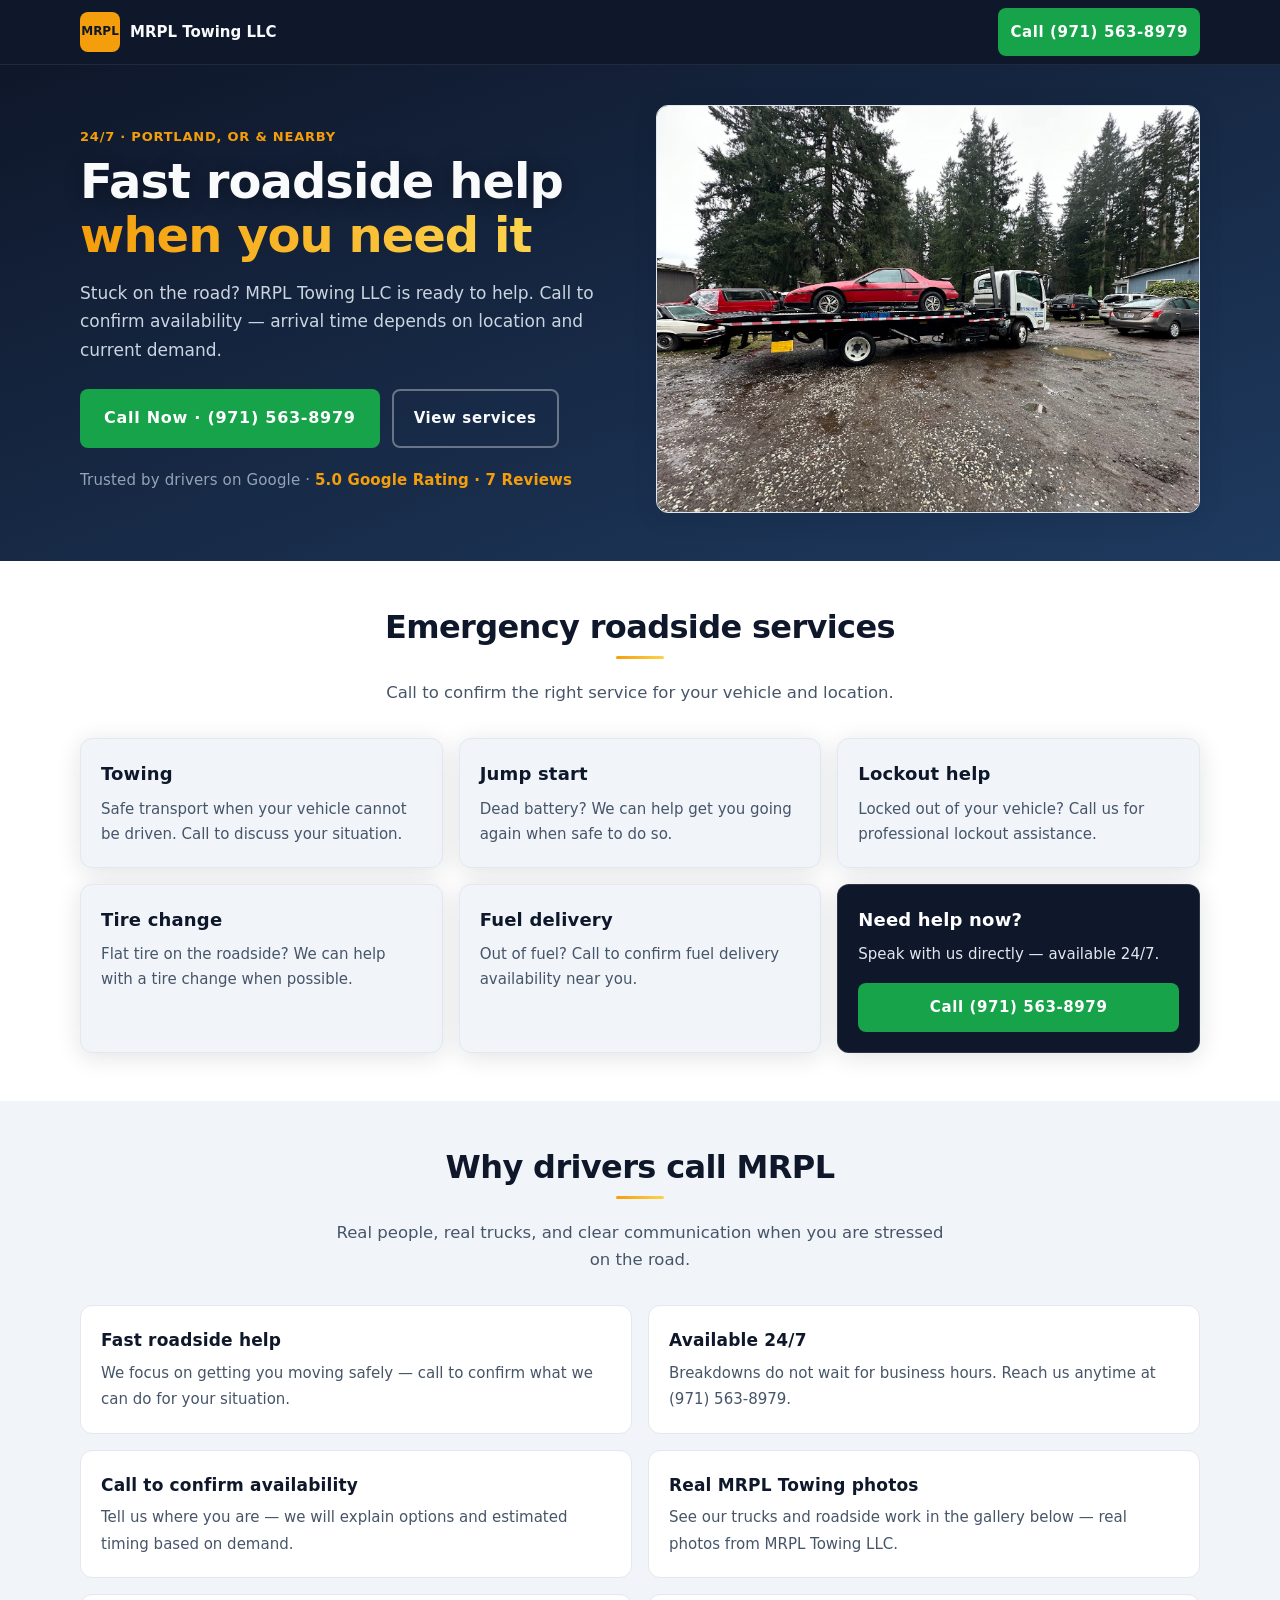
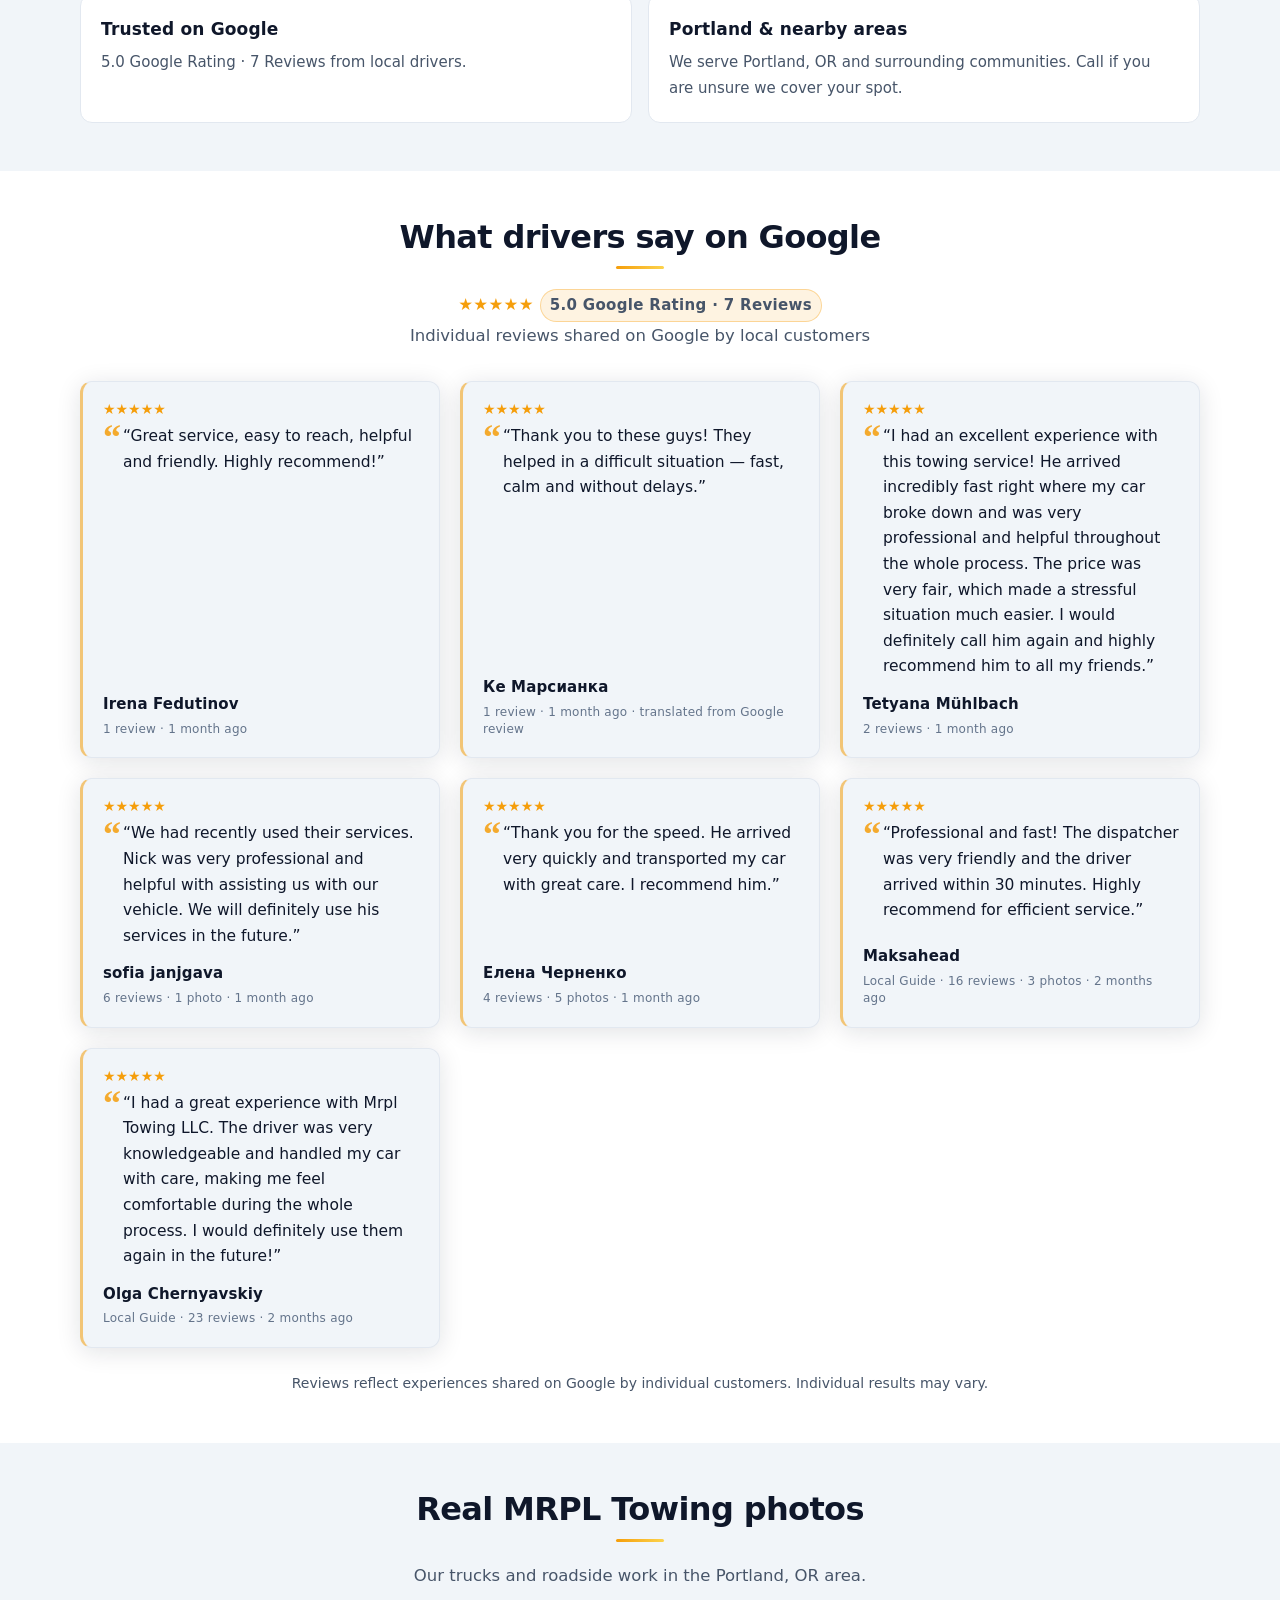
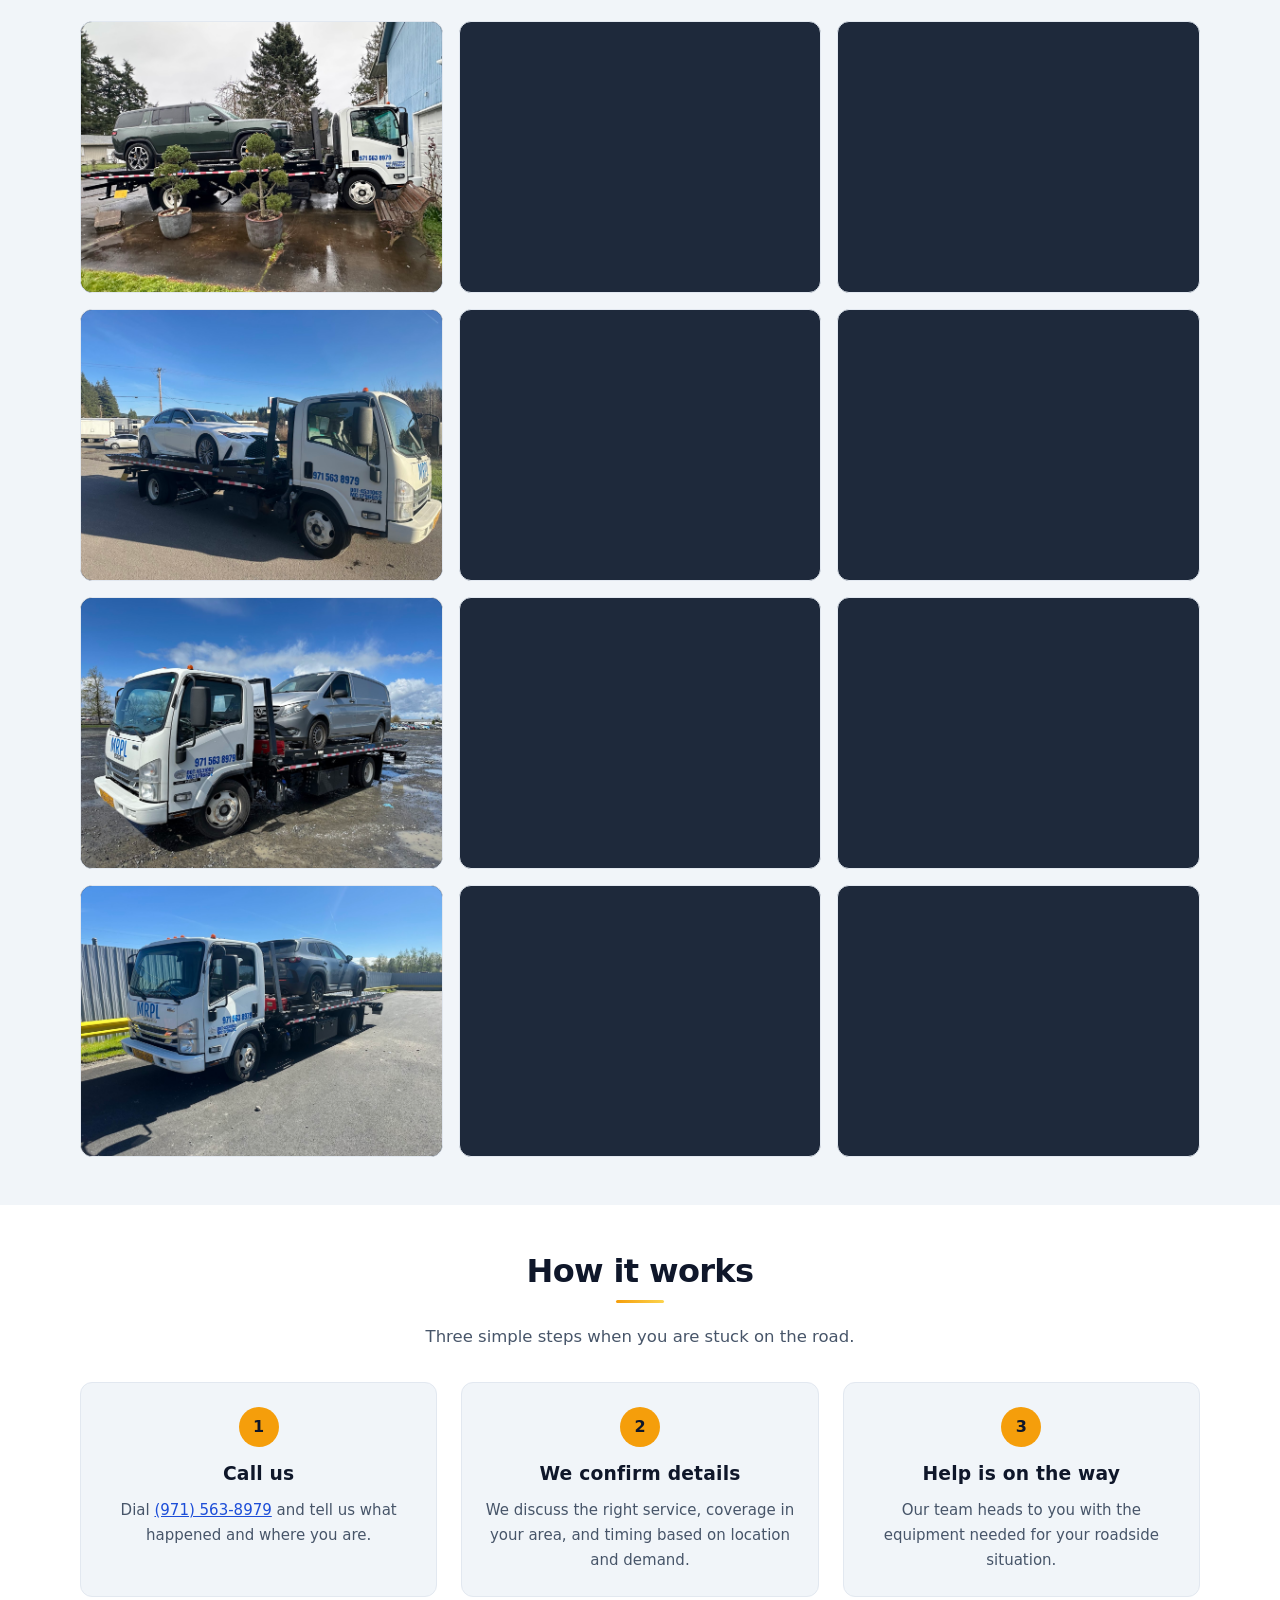
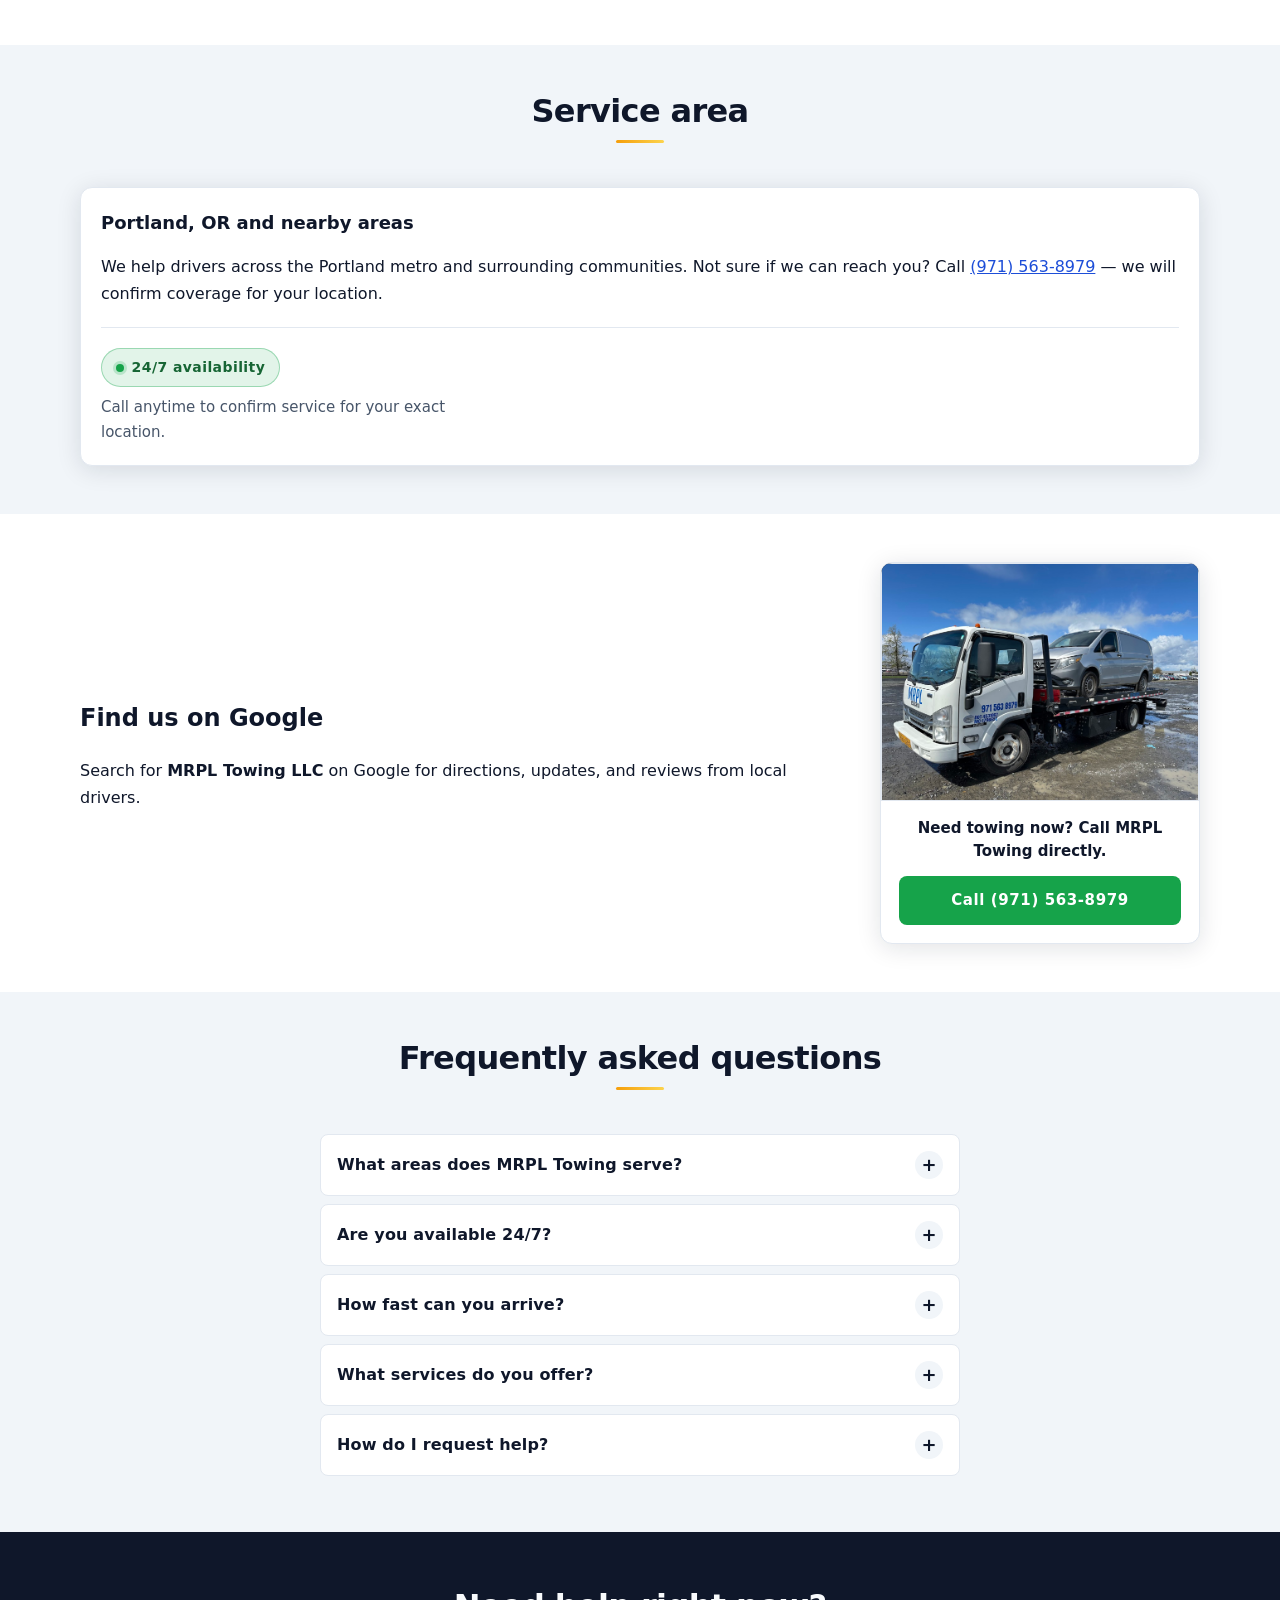
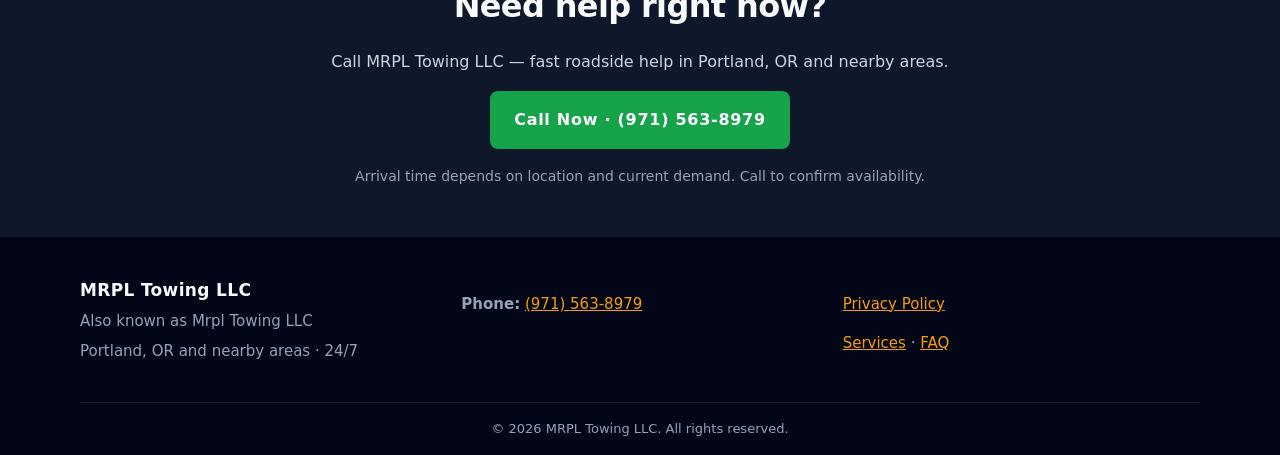
==== index.html @ 33f3fbf1 "Initial MRPL Towing landing page" ====
<!DOCTYPE html>
<html lang="en">
<head>
  <meta charset="UTF-8">
  <meta name="viewport" content="width=device-width, initial-scale=1.0">
  <!-- 02.03.2026 DB Refactoring cursor by Me4Hik START - MRPL Towing landing meta and SEO -->
  <title>MRPL Towing LLC | 24/7 Towing in Portland, OR</title>
  <meta name="description" content="MRPL Towing LLC — fast roadside help in Portland, OR and nearby areas. Call (971) 563-8979 anytime. Towing, jump start, lockout, tire change, and fuel delivery.">
  <link rel="canonical" href="https://mrpltowing.com/">
  <meta name="robots" content="index, follow">
  <meta name="theme-color" content="#0f172a">

  <meta property="og:type" content="website">
  <meta property="og:url" content="https://mrpltowing.com/">
  <meta property="og:title" content="MRPL Towing LLC | 24/7 Towing in Portland, OR">
  <meta property="og:description" content="Fast roadside help in Portland, OR. Call (971) 563-8979 — available 24/7. Real MRPL Towing photos and trusted Google reviews.">
  <meta property="og:image" content="https://mrpltowing.com/images/evakuator-01.jpg">
  <meta property="og:locale" content="en_US">
  <meta property="og:site_name" content="MRPL Towing LLC">

  <meta name="twitter:card" content="summary_large_image">
  <meta name="twitter:title" content="MRPL Towing LLC | 24/7 Towing in Portland, OR">
  <meta name="twitter:description" content="Fast roadside help in Portland, OR. Call (971) 563-8979 — available 24/7.">
  <meta name="twitter:image" content="https://mrpltowing.com/images/evakuator-01.jpg">
  <!-- 02.03.2026 DB Refactoring cursor by Me4Hik END -->

  <link rel="stylesheet" href="/css/styles.css">
  <script type="application/ld+json">
  {
    "@context": "https://schema.org",
    "@type": "AutomotiveBusiness",
    "name": "MRPL Towing LLC",
    "alternateName": "Mrpl Towing LLC",
    "url": "https://mrpltowing.com/",
    "telephone": "+1-971-563-8979",
    "image": "https://mrpltowing.com/images/evakuator-01.jpg",
    "description": "24/7 towing and roadside assistance in Portland, Oregon and nearby areas.",
    "areaServed": {
      "@type": "AdministrativeArea",
      "name": "Portland, OR and nearby areas"
    },
    "openingHours": "Mo-Su 00:00-24:00",
    "sameAs": []
  }
  </script>
  <script type="application/ld+json">
  {
    "@context": "https://schema.org",
    "@type": "FAQPage",
    "mainEntity": [
      {
        "@type": "Question",
        "name": "What areas does MRPL Towing serve?",
        "acceptedAnswer": {
          "@type": "Answer",
          "text": "We serve Portland, Oregon and nearby areas. Call (971) 563-8979 to confirm we can reach your location."
        }
      },
      {
        "@type": "Question",
        "name": "Are you available 24/7?",
        "acceptedAnswer": {
          "@type": "Answer",
          "text": "Yes. MRPL Towing LLC is available 24 hours a day, 7 days a week. Call to confirm current availability."
        }
      },
      {
        "@type": "Question",
        "name": "How fast can you arrive?",
        "acceptedAnswer": {
          "@type": "Answer",
          "text": "Arrival time depends on your location and current demand. Call us to get an estimate for your situation."
        }
      },
      {
        "@type": "Question",
        "name": "What services do you offer?",
        "acceptedAnswer": {
          "@type": "Answer",
          "text": "We offer towing, jump starts, lockout help, tire changes, and fuel delivery. Call to confirm the right service for your vehicle."
        }
      },
      {
        "@type": "Question",
        "name": "How do I request help?",
        "acceptedAnswer": {
          "@type": "Answer",
          "text": "Call (971) 563-8979. Tell us where you are and what happened — we will walk you through the next steps."
        }
      }
    ]
  }
  </script>
</head>
<body>
  <a class="skip-link" href="#main">Skip to content</a>

  <!-- 02.03.2026 DB Refactoring cursor by Me4Hik START - Sticky mobile call bar -->
  <aside class="sticky-call-bar" id="sticky-call-bar" aria-label="Quick call">
    <a class="btn btn-call btn-call-bar cta-phone" href="tel:+19715638979" data-conversion="phone_call" data-phone="+19715638979">
      <span class="btn-call-icon" aria-hidden="true">📞</span>
      <span>Call Now · (971) 563-8979</span>
    </a>
  </aside>
  <!-- 02.03.2026 DB Refactoring cursor by Me4Hik END -->

  <!-- 02.03.2026 DB Refactoring cursor by Me4Hik START - Site header -->
  <header class="site-header">
    <div class="container header-inner">
      <a class="logo" href="/">
        <span class="logo-mark" aria-hidden="true">MRPL</span>
        <span class="logo-text">MRPL Towing LLC</span>
      </a>
      <a class="btn btn-call btn-header cta-phone" href="tel:+19715638979" data-conversion="phone_call" data-phone="+19715638979">Call (971) 563-8979</a>
    </div>
  </header>
  <!-- 02.03.2026 DB Refactoring cursor by Me4Hik END -->

  <main id="main">
    <!-- 02.03.2026 DB Refactoring cursor by Me4Hik START - Hero section -->
    <section class="hero reveal" id="hero" aria-labelledby="hero-heading">
      <div class="container hero-grid">
        <div class="hero-content">
          <p class="eyebrow">24/7 · Portland, OR &amp; nearby</p>
          <!-- 02.03.2026 DB Refactoring cursor by Me4Hik START - hero heading accent span for typography -->
          <h1 id="hero-heading">Fast roadside help <span class="hero-accent">when you need it</span></h1>
          <!-- 02.03.2026 DB Refactoring cursor by Me4Hik END -->
          <p class="hero-lead">Stuck on the road? MRPL Towing LLC is ready to help. Call to confirm availability — arrival time depends on location and current demand.</p>
          <div class="hero-actions">
            <a class="btn btn-call btn-lg btn-call-pulse cta-phone" href="tel:+19715638979" data-conversion="phone_call" data-phone="+19715638979">Call Now · (971) 563-8979</a>
            <a class="btn btn-secondary" href="#services">View services</a>
          </div>
          <p class="hero-trust">Trusted by drivers on Google · <strong>5.0 Google Rating · 7 Reviews</strong></p>
        </div>
        <div class="hero-media">
          <!-- 02.03.2026 DB Refactoring cursor by Me4Hik START - hero real photo evakuator-01.jpg -->
          <figure class="media-block media-block--hero">
            <img
              src="/images/evakuator-01.jpg"
              alt="MRPL Towing truck ready for roadside assistance in Portland, Oregon"
              width="800"
              height="600"
              decoding="async"
              fetchpriority="high"
            >
          </figure>
          <!-- 02.03.2026 DB Refactoring cursor by Me4Hik END -->
        </div>
      </div>
    </section>
    <!-- 02.03.2026 DB Refactoring cursor by Me4Hik END -->

    <!-- 02.03.2026 DB Refactoring cursor by Me4Hik START - Emergency services -->
    <section class="section section-alt reveal" id="services" aria-labelledby="services-heading">
      <div class="container">
        <header class="section-header">
          <h2 id="services-heading">Emergency roadside services</h2>
          <p>Call to confirm the right service for your vehicle and location.</p>
        </header>
        <ul class="card-grid services-grid">
          <li class="card service-card">
            <h3>Towing</h3>
            <p>Safe transport when your vehicle cannot be driven. Call to discuss your situation.</p>
          </li>
          <li class="card service-card">
            <h3>Jump start</h3>
            <p>Dead battery? We can help get you going again when safe to do so.</p>
          </li>
          <li class="card service-card">
            <h3>Lockout help</h3>
            <p>Locked out of your vehicle? Call us for professional lockout assistance.</p>
          </li>
          <li class="card service-card">
            <h3>Tire change</h3>
            <p>Flat tire on the roadside? We can help with a tire change when possible.</p>
          </li>
          <li class="card service-card">
            <h3>Fuel delivery</h3>
            <p>Out of fuel? Call to confirm fuel delivery availability near you.</p>
          </li>
          <li class="card service-card service-card--cta">
            <h3>Need help now?</h3>
            <p>Speak with us directly — available 24/7.</p>
            <a class="btn btn-call cta-phone" href="tel:+19715638979" data-conversion="phone_call" data-phone="+19715638979">Call (971) 563-8979</a>
          </li>
        </ul>
      </div>
    </section>
    <!-- 02.03.2026 DB Refactoring cursor by Me4Hik END -->

    <!-- 02.03.2026 DB Refactoring cursor by Me4Hik START - Why MRPL -->
    <section class="section reveal" id="why-mrpl" aria-labelledby="why-heading">
      <div class="container">
        <header class="section-header">
          <h2 id="why-heading">Why drivers call MRPL</h2>
          <p>Real people, real trucks, and clear communication when you are stressed on the road.</p>
        </header>
        <ul class="feature-list">
          <li>
            <strong>Fast roadside help</strong>
            <span>We focus on getting you moving safely — call to confirm what we can do for your situation.</span>
          </li>
          <li>
            <strong>Available 24/7</strong>
            <span>Breakdowns do not wait for business hours. Reach us anytime at (971) 563-8979.</span>
          </li>
          <li>
            <strong>Call to confirm availability</strong>
            <span>Tell us where you are — we will explain options and estimated timing based on demand.</span>
          </li>
          <li>
            <strong>Real MRPL Towing photos</strong>
            <!-- 02.03.2026 DB Refactoring cursor by Me4Hik START - gallery live with real images -->
            <span>See our trucks and roadside work in the gallery below — real photos from MRPL Towing LLC.</span>
            <!-- 02.03.2026 DB Refactoring cursor by Me4Hik END -->
          </li>
          <li>
            <strong>Trusted on Google</strong>
            <span>5.0 Google Rating · 7 Reviews from local drivers.</span>
          </li>
          <li>
            <strong>Portland &amp; nearby areas</strong>
            <span>We serve Portland, OR and surrounding communities. Call if you are unsure we cover your spot.</span>
          </li>
        </ul>
      </div>
    </section>
    <!-- 02.03.2026 DB Refactoring cursor by Me4Hik END -->

    <!-- 02.03.2026 DB Refactoring cursor by Me4Hik START - all 7 Google reviews -->
    <section class="section section-alt reveal" id="reviews" aria-labelledby="reviews-heading">
      <div class="container">
        <header class="section-header">
          <h2 id="reviews-heading">What drivers say on Google</h2>
          <!-- 02.03.2026 DB Refactoring cursor by Me4Hik START - rating badge wrapper for typography -->
          <p class="rating-line"><span class="rating-stars" aria-hidden="true">★★★★★</span> <span class="rating-badge">5.0 Google Rating · 7 Reviews</span></p>
          <p class="reviews-source">Individual reviews shared on Google by local customers</p>
          <!-- 02.03.2026 DB Refactoring cursor by Me4Hik END -->
        </header>
        <ul class="review-grid review-grid--seven">
          <li class="card review-card">
            <p class="review-card-stars" aria-label="5 out of 5 stars"><span aria-hidden="true">★★★★★</span></p>
            <blockquote>
              <p>&ldquo;Great service, easy to reach, helpful and friendly. Highly recommend!&rdquo;</p>
            </blockquote>
            <footer class="review-card-footer">
              <cite>Irena Fedutinov</cite>
              <span class="review-meta">1 review · 1 month ago</span>
            </footer>
          </li>
          <li class="card review-card">
            <p class="review-card-stars" aria-label="5 out of 5 stars"><span aria-hidden="true">★★★★★</span></p>
            <blockquote>
              <p>&ldquo;Thank you to these guys! They helped in a difficult situation — fast, calm and without delays.&rdquo;</p>
            </blockquote>
            <footer class="review-card-footer">
              <cite>Ке Марсианка</cite>
              <span class="review-meta">1 review · 1 month ago · translated from Google review</span>
            </footer>
          </li>
          <li class="card review-card">
            <p class="review-card-stars" aria-label="5 out of 5 stars"><span aria-hidden="true">★★★★★</span></p>
            <blockquote>
              <p>&ldquo;I had an excellent experience with this towing service! He arrived incredibly fast right where my car broke down and was very professional and helpful throughout the whole process. The price was very fair, which made a stressful situation much easier. I would definitely call him again and highly recommend him to all my friends.&rdquo;</p>
            </blockquote>
            <footer class="review-card-footer">
              <cite>Tetyana Mühlbach</cite>
              <span class="review-meta">2 reviews · 1 month ago</span>
            </footer>
          </li>
          <li class="card review-card">
            <p class="review-card-stars" aria-label="5 out of 5 stars"><span aria-hidden="true">★★★★★</span></p>
            <blockquote>
              <p>&ldquo;We had recently used their services. Nick was very professional and helpful with assisting us with our vehicle. We will definitely use his services in the future.&rdquo;</p>
            </blockquote>
            <footer class="review-card-footer">
              <cite>sofia janjgava</cite>
              <span class="review-meta">6 reviews · 1 photo · 1 month ago</span>
            </footer>
          </li>
          <li class="card review-card">
            <p class="review-card-stars" aria-label="5 out of 5 stars"><span aria-hidden="true">★★★★★</span></p>
            <blockquote>
              <p>&ldquo;Thank you for the speed. He arrived very quickly and transported my car with great care. I recommend him.&rdquo;</p>
            </blockquote>
            <footer class="review-card-footer">
              <cite>Елена Черненко</cite>
              <span class="review-meta">4 reviews · 5 photos · 1 month ago</span>
            </footer>
          </li>
          <li class="card review-card">
            <p class="review-card-stars" aria-label="5 out of 5 stars"><span aria-hidden="true">★★★★★</span></p>
            <blockquote>
              <p>&ldquo;Professional and fast! The dispatcher was very friendly and the driver arrived within 30 minutes. Highly recommend for efficient service.&rdquo;</p>
            </blockquote>
            <footer class="review-card-footer">
              <cite>Maksahead</cite>
              <span class="review-meta">Local Guide · 16 reviews · 3 photos · 2 months ago</span>
            </footer>
          </li>
          <li class="card review-card">
            <p class="review-card-stars" aria-label="5 out of 5 stars"><span aria-hidden="true">★★★★★</span></p>
            <blockquote>
              <p>&ldquo;I had a great experience with Mrpl Towing LLC. The driver was very knowledgeable and handled my car with care, making me feel comfortable during the whole process. I would definitely use them again in the future!&rdquo;</p>
            </blockquote>
            <footer class="review-card-footer">
              <cite>Olga Chernyavskiy</cite>
              <span class="review-meta">Local Guide · 23 reviews · 2 months ago</span>
            </footer>
          </li>
        </ul>
        <p class="section-note">Reviews reflect experiences shared on Google by individual customers. Individual results may vary.</p>
      </div>
    </section>
    <!-- 02.03.2026 DB Refactoring cursor by Me4Hik END -->

    <!-- 02.03.2026 DB Refactoring cursor by Me4Hik START - gallery with lightbox-ready thumbs -->
    <section class="section reveal" id="gallery" aria-labelledby="gallery-heading">
      <div class="container">
        <header class="section-header">
          <h2 id="gallery-heading">Real MRPL Towing photos</h2>
          <p>Our trucks and roadside work in the Portland, OR area.</p>
        </header>
        <ul class="gallery-grid gallery-grid--photos">
          <li>
            <figure class="media-block gallery-item">
              <img class="gallery-thumb" src="/images/vyzov-evakuatora-02.jpg" alt="MRPL Towing truck on a service call in Portland area" width="600" height="450" loading="lazy" decoding="async">
            </figure>
          </li>
          <li>
            <figure class="media-block gallery-item">
              <img class="gallery-thumb" src="/images/srochniy-vyzov-evakuatora-03.jpg" alt="MRPL Towing responding to a roadside request" width="600" height="450" loading="lazy" decoding="async">
            </figure>
          </li>
          <li>
            <figure class="media-block gallery-item">
              <img class="gallery-thumb" src="/images/zakaz-evakuatora-06.jpg" alt="MRPL Towing truck ready for dispatch" width="600" height="450" loading="lazy" decoding="async">
            </figure>
          </li>
          <li>
            <figure class="media-block gallery-item">
              <img class="gallery-thumb" src="/images/evakuator-dlya-avto-07.jpg" alt="MRPL Towing serving passenger vehicles" width="600" height="450" loading="lazy" decoding="async">
            </figure>
          </li>
          <li>
            <figure class="media-block gallery-item">
              <img class="gallery-thumb" src="/images/evakuator-legkovyh-avto-08.jpg" alt="MRPL Towing with a light-duty vehicle on site" width="600" height="450" loading="lazy" decoding="async">
            </figure>
          </li>
          <li>
            <figure class="media-block gallery-item">
              <img class="gallery-thumb" src="/images/evakuator-posle-dtp-09.jpg" alt="MRPL Towing assisting after a roadside incident" width="600" height="450" loading="lazy" decoding="async">
            </figure>
          </li>
          <li>
            <figure class="media-block gallery-item">
              <img class="gallery-thumb" src="/images/evakuator-na-doroge-10.jpg" alt="MRPL Towing truck on the road in Portland metro" width="600" height="450" loading="lazy" decoding="async">
            </figure>
          </li>
          <li>
            <figure class="media-block gallery-item">
              <img class="gallery-thumb" src="/images/pomoshch-na-doroge-evakuator-11.jpg" alt="MRPL roadside help and towing service" width="600" height="450" loading="lazy" decoding="async">
            </figure>
          </li>
          <li>
            <figure class="media-block gallery-item">
              <img class="gallery-thumb" src="/images/evakuator-sluzhba-pomoschi-12.jpg" alt="MRPL Towing assistance team on a job" width="600" height="450" loading="lazy" decoding="async">
            </figure>
          </li>
          <li>
            <figure class="media-block gallery-item">
              <img class="gallery-thumb" src="/images/perevozka-avto-evakuatorom-13.jpg" alt="MRPL Towing transporting a vehicle safely" width="600" height="450" loading="lazy" decoding="async">
            </figure>
          </li>
          <li>
            <figure class="media-block gallery-item">
              <img class="gallery-thumb" src="/images/evakuator-bystro-15.jpg" alt="MRPL Towing truck at a customer location" width="600" height="450" loading="lazy" decoding="async">
            </figure>
          </li>
          <li>
            <figure class="media-block gallery-item">
              <img class="gallery-thumb" src="/images/evakuator-nedorogo-16.jpg" alt="MRPL Towing truck during a Portland-area service call" width="600" height="450" loading="lazy" decoding="async">
            </figure>
          </li>
        </ul>
      </div>
    </section>
    <!-- 02.03.2026 DB Refactoring cursor by Me4Hik END -->

    <!-- 02.03.2026 DB Refactoring cursor by Me4Hik START - How it works -->
    <section class="section section-alt reveal" id="how-it-works" aria-labelledby="how-heading">
      <div class="container">
        <header class="section-header">
          <h2 id="how-heading">How it works</h2>
          <p>Three simple steps when you are stuck on the road.</p>
        </header>
        <ol class="steps-list">
          <li class="step">
            <span class="step-num" aria-hidden="true">1</span>
            <h3>Call us</h3>
            <p>Dial <a href="tel:+19715638979" class="cta-phone" data-conversion="phone_call" data-phone="+19715638979">(971) 563-8979</a> and tell us what happened and where you are.</p>
          </li>
          <li class="step">
            <span class="step-num" aria-hidden="true">2</span>
            <h3>We confirm details</h3>
            <p>We discuss the right service, coverage in your area, and timing based on location and demand.</p>
          </li>
          <li class="step">
            <span class="step-num" aria-hidden="true">3</span>
            <h3>Help is on the way</h3>
            <p>Our team heads to you with the equipment needed for your roadside situation.</p>
          </li>
        </ol>
      </div>
    </section>
    <!-- 02.03.2026 DB Refactoring cursor by Me4Hik END -->

    <!-- 02.03.2026 DB Refactoring cursor by Me4Hik START - Service area -->
    <section class="section reveal" id="service-area" aria-labelledby="area-heading">
      <div class="container">
        <header class="section-header">
          <h2 id="area-heading">Service area</h2>
        </header>
        <div class="area-card card">
          <p class="area-primary"><strong>Portland, OR and nearby areas</strong></p>
          <p>We help drivers across the Portland metro and surrounding communities. Not sure if we can reach you? Call <a href="tel:+19715638979" class="cta-phone" data-conversion="phone_call" data-phone="+19715638979">(971) 563-8979</a> — we will confirm coverage for your location.</p>
          <!-- 02.03.2026 DB Refactoring cursor by Me4Hik START - 24/7 hours badge row -->
          <div class="hours-badge-row">
            <span class="hours-badge">24/7 availability</span>
            <p class="hours-note">Call anytime to confirm service for your exact location.</p>
          </div>
          <!-- 02.03.2026 DB Refactoring cursor by Me4Hik END -->
        </div>
      </div>
    </section>
    <!-- 02.03.2026 DB Refactoring cursor by Me4Hik END -->

    <!-- 02.03.2026 DB Refactoring cursor by Me4Hik START - Find us on Google with direct call CTA card -->
    <section class="section section-alt reveal" id="gbp" aria-labelledby="gbp-heading">
      <div class="container gbp-inner">
        <div class="gbp-content">
          <h2 id="gbp-heading">Find us on Google</h2>
          <p>Search for <strong>MRPL Towing LLC</strong> on Google for directions, updates, and reviews from local drivers.</p>
        </div>
        <a class="gbp-call-card cta-phone" href="tel:+19715638979" data-conversion="phone_call" data-phone="+19715638979">
          <figure class="media-block gbp-call-card-photo">
            <img src="/images/evakuator-na-doroge-10.jpg" alt="MRPL Towing truck on the road in Portland metro" width="400" height="300" loading="lazy" decoding="async">
          </figure>
          <div class="gbp-call-card-body">
            <p class="gbp-call-card-lead">Need towing now? Call MRPL Towing directly.</p>
            <span class="btn btn-call gbp-call-card-btn">Call (971) 563-8979</span>
          </div>
        </a>
      </div>
    </section>
    <!-- 02.03.2026 DB Refactoring cursor by Me4Hik END -->

    <!-- 02.03.2026 DB Refactoring cursor by Me4Hik START - FAQ -->
    <section class="section reveal" id="faq" aria-labelledby="faq-heading">
      <div class="container">
        <header class="section-header">
          <h2 id="faq-heading">Frequently asked questions</h2>
        </header>
        <div class="faq-list">
          <details class="faq-item">
            <summary>What areas does MRPL Towing serve?</summary>
            <p>We serve Portland, Oregon and nearby areas. Call <a href="tel:+19715638979" class="cta-phone" data-conversion="phone_call" data-phone="+19715638979">(971) 563-8979</a> to confirm we can reach your location.</p>
          </details>
          <details class="faq-item">
            <summary>Are you available 24/7?</summary>
            <p>Yes. MRPL Towing LLC is available 24 hours a day, 7 days a week. Call to confirm current availability.</p>
          </details>
          <details class="faq-item">
            <summary>How fast can you arrive?</summary>
            <p>Arrival time depends on your location and current demand. Call us to get an estimate for your situation.</p>
          </details>
          <details class="faq-item">
            <summary>What services do you offer?</summary>
            <p>We offer towing, jump starts, lockout help, tire changes, and fuel delivery. Call to confirm the right service for your vehicle.</p>
          </details>
          <details class="faq-item">
            <summary>How do I request help?</summary>
            <p>Call <a href="tel:+19715638979" class="cta-phone" data-conversion="phone_call" data-phone="+19715638979">(971) 563-8979</a>. Tell us where you are and what happened — we will walk you through the next steps.</p>
          </details>
        </div>
      </div>
    </section>
    <!-- 02.03.2026 DB Refactoring cursor by Me4Hik END -->

    <!-- 02.03.2026 DB Refactoring cursor by Me4Hik START - Final CTA -->
    <section class="section final-cta reveal" id="call" aria-labelledby="cta-heading">
      <div class="container final-cta-inner">
        <h2 id="cta-heading">Need help right now?</h2>
        <p>Call MRPL Towing LLC — fast roadside help in Portland, OR and nearby areas.</p>
        <a class="btn btn-call btn-lg cta-phone" href="tel:+19715638979" data-conversion="phone_call" data-phone="+19715638979">Call Now · (971) 563-8979</a>
        <p class="final-cta-note">Arrival time depends on location and current demand. Call to confirm availability.</p>
      </div>
    </section>
    <!-- 02.03.2026 DB Refactoring cursor by Me4Hik END -->
  </main>

  <!-- 02.03.2026 DB Refactoring cursor by Me4Hik START - Footer -->
  <footer class="site-footer">
    <div class="container footer-grid">
      <div class="footer-brand">
        <p class="footer-name">MRPL Towing LLC</p>
        <p class="footer-legal">Also known as Mrpl Towing LLC</p>
        <p>Portland, OR and nearby areas · 24/7</p>
      </div>
      <div class="footer-contact">
        <p><strong>Phone:</strong> <a href="tel:+19715638979" class="cta-phone" data-conversion="phone_call" data-phone="+19715638979">(971) 563-8979</a></p>
      </div>
      <div class="footer-links">
        <p><a href="/privacy/">Privacy Policy</a></p>
        <p><a href="#services">Services</a> · <a href="#faq">FAQ</a></p>
      </div>
    </div>
    <div class="container footer-bottom">
      <p>&copy; <span id="year"></span> MRPL Towing LLC. All rights reserved.</p>
    </div>
  </footer>
  <!-- 02.03.2026 DB Refactoring cursor by Me4Hik END -->

  <!-- 02.03.2026 DB Refactoring cursor by Me4Hik START - gallery lightbox overlay -->
  <div class="lightbox" id="lightbox" hidden aria-hidden="true" role="dialog" aria-modal="true" aria-label="Photo gallery viewer">
    <div class="lightbox-backdrop" data-lightbox-close tabindex="-1"></div>
    <div class="lightbox-panel">
      <button type="button" class="lightbox-btn lightbox-close" id="lightbox-close" aria-label="Close gallery">&times;</button>
      <button type="button" class="lightbox-btn lightbox-nav lightbox-prev" id="lightbox-prev" aria-label="Previous photo">&#8249;</button>
      <button type="button" class="lightbox-btn lightbox-nav lightbox-next" id="lightbox-next" aria-label="Next photo">&#8250;</button>
      <figure class="lightbox-figure">
        <img class="lightbox-image" id="lightbox-image" src="" alt="" decoding="async">
        <p class="lightbox-fallback" id="lightbox-fallback" hidden>Image could not be loaded</p>
      </figure>
    </div>
  </div>
  <!-- 02.03.2026 DB Refactoring cursor by Me4Hik END -->

  <script src="/js/main.js" defer></script>
</body>
</html>
---- css/styles.css ----
/* 02.03.2026 DB Refactoring cursor by Me4Hik START - MRPL Towing global styles and design tokens */

:root {
  --color-bg: #0f172a;
  --color-bg-alt: #1e293b;
  --color-surface: #ffffff;
  --color-surface-muted: #f1f5f9;
  --color-text: #0f172a;
  --color-text-muted: #475569;
  --color-text-inverse: #f8fafc;
  --color-accent: #f59e0b;
  --color-accent-hover: #d97706;
  --color-call: #16a34a;
  --color-call-hover: #15803d;
  --color-border: #e2e8f0;
  --font-body: system-ui, -apple-system, "Segoe UI", Roboto, "Helvetica Neue", Arial, sans-serif;
  --font-heading: "Arial Black", "Arial Narrow", Impact, system-ui, -apple-system, "Segoe UI", sans-serif;
  --font-sans: var(--font-body);
  --letter-spacing-tight: -0.02em;
  --letter-spacing-wide: 0.06em;
  --letter-spacing-btn: 0.04em;
  --line-height-body: 1.65;
  --line-height-heading: 1.12;
  --text-prose-max: 38rem;
  --radius: 12px;
  --radius-sm: 8px;
  --shadow: 0 4px 24px rgba(15, 23, 42, 0.12);
  --header-h: 64px;
  --sticky-bar-h: 56px;
  --container: min(1120px, 100% - 2rem);
}

*,
*::before,
*::after {
  box-sizing: border-box;
}

html {
  scroll-behavior: smooth;
}

body {
  margin: 0;
  font-family: var(--font-body);
  font-size: 1rem;
  line-height: var(--line-height-body);
  color: var(--color-text);
  background: var(--color-surface-muted);
  padding-bottom: var(--sticky-bar-h);
  -webkit-font-smoothing: antialiased;
  -moz-osx-font-smoothing: grayscale;
}

img {
  max-width: 100%;
  height: auto;
  display: block;
}

a {
  color: #1d4ed8;
}

a:focus-visible,
button:focus-visible,
summary:focus-visible {
  outline: 3px solid var(--color-accent);
  outline-offset: 2px;
}

.container {
  width: var(--container);
  margin-inline: auto;
}

.skip-link {
  position: absolute;
  left: -9999px;
  top: 0;
  z-index: 9999;
  padding: 0.75rem 1rem;
  background: var(--color-accent);
  color: var(--color-text);
}

.skip-link:focus {
  left: 1rem;
  top: 1rem;
}

/* 02.03.2026 DB Refactoring cursor by Me4Hik END */

/* 02.03.2026 DB Refactoring cursor by Me4Hik START - Buttons and call actions */

.btn {
  display: inline-flex;
  align-items: center;
  justify-content: center;
  gap: 0.5rem;
  padding: 0.75rem 1.25rem;
  border-radius: var(--radius-sm);
  font-weight: 700;
  text-decoration: none;
  border: none;
  cursor: pointer;
  transition: background 0.15s ease, transform 0.1s ease;
  text-align: center;
  min-height: 48px;
}

.btn:active {
  transform: scale(0.98);
}

.btn-call {
  background: var(--color-call);
  color: #fff;
}

.btn-call:hover {
  background: var(--color-call-hover);
  color: #fff;
}

.btn-secondary {
  background: var(--color-surface);
  color: var(--color-text);
  border: 2px solid var(--color-border);
}

.btn-secondary:hover {
  border-color: var(--color-accent);
  color: var(--color-text);
}

.btn-lg {
  padding: 1rem 1.5rem;
  font-size: 1.0625rem;
  width: 100%;
  max-width: 360px;
}

/* 02.03.2026 DB Refactoring cursor by Me4Hik END */

/* 02.03.2026 DB Refactoring cursor by Me4Hik START - Sticky mobile call bar */

.sticky-call-bar {
  position: fixed;
  bottom: 0;
  left: 0;
  right: 0;
  z-index: 1000;
  padding: 0.5rem 1rem;
  background: var(--color-bg);
  border-top: 1px solid rgba(255, 255, 255, 0.1);
  box-shadow: 0 -4px 20px rgba(0, 0, 0, 0.2);
}

.btn-call-bar {
  width: 100%;
  font-size: 1rem;
}

.btn-call-icon {
  font-size: 1.125rem;
}

@media (min-width: 768px) {
  body {
    padding-bottom: 0;
  }

  .sticky-call-bar {
    display: none;
  }
}

/* 02.03.2026 DB Refactoring cursor by Me4Hik END */

/* 02.03.2026 DB Refactoring cursor by Me4Hik START - Header */

.site-header {
  position: sticky;
  top: 0;
  z-index: 900;
  background: var(--color-bg);
  color: var(--color-text-inverse);
  border-bottom: 1px solid rgba(255, 255, 255, 0.08);
}

.header-inner {
  display: flex;
  align-items: center;
  justify-content: space-between;
  gap: 1rem;
  min-height: var(--header-h);
}

.logo {
  display: flex;
  align-items: center;
  gap: 0.625rem;
  text-decoration: none;
  color: inherit;
}

.logo-mark {
  display: inline-flex;
  align-items: center;
  justify-content: center;
  width: 2.5rem;
  height: 2.5rem;
  background: var(--color-accent);
  color: var(--color-bg);
  font-weight: 800;
  font-size: 0.75rem;
  border-radius: var(--radius-sm);
}

.logo-text {
  font-weight: 700;
  font-size: 0.9375rem;
  line-height: 1.2;
}

.btn-header {
  font-size: 0.8125rem;
  padding: 0.5rem 0.75rem;
  white-space: nowrap;
}

@media (max-width: 480px) {
  .logo-text {
    display: none;
  }

  .btn-header span {
    font-size: 0.75rem;
  }
}

/* 02.03.2026 DB Refactoring cursor by Me4Hik END */

/* 02.03.2026 DB Refactoring cursor by Me4Hik START - Hero */

.hero {
  background: linear-gradient(160deg, var(--color-bg) 0%, #1e3a5f 100%);
  color: var(--color-text-inverse);
  padding: 2.5rem 0 3rem;
}

.hero-grid {
  display: grid;
  gap: 2rem;
  align-items: center;
}

.hero .eyebrow {
  margin: 0 0 0.5rem;
  font-size: 0.875rem;
  text-transform: uppercase;
  letter-spacing: 0.06em;
  color: var(--color-accent);
  font-weight: 600;
}

.hero h1 {
  margin: 0 0 1rem;
  font-size: clamp(1.75rem, 5vw, 2.5rem);
  line-height: 1.15;
}

.hero-lead {
  margin: 0 0 1.5rem;
  color: #cbd5e1;
  font-size: 1.0625rem;
}

.hero-actions {
  display: flex;
  flex-direction: column;
  gap: 0.75rem;
  margin-bottom: 1.25rem;
}

.hero-trust {
  margin: 0;
  font-size: 0.9375rem;
  color: #94a3b8;
}

.hero-trust strong {
  color: var(--color-accent);
}

.hero .btn-secondary {
  background: transparent;
  border-color: rgba(255, 255, 255, 0.35);
  color: var(--color-text-inverse);
}

.hero .btn-secondary:hover {
  border-color: var(--color-accent);
  color: var(--color-text-inverse);
}

@media (min-width: 900px) {
  .hero-grid {
    grid-template-columns: 1fr 1fr;
  }

  .hero-actions {
    flex-direction: row;
    flex-wrap: wrap;
  }

  .btn-lg {
    width: auto;
  }
}

/* 02.03.2026 DB Refactoring cursor by Me4Hik END */

/* 02.03.2026 DB Refactoring cursor by Me4Hik START - Sections and cards */

.section {
  padding: 3rem 0;
}

.section-alt {
  background: var(--color-surface);
}

.section-header {
  margin-bottom: 2rem;
  text-align: center;
  max-width: 40rem;
  margin-inline: auto;
}

.section-header h2 {
  margin: 0 0 0.5rem;
  font-size: clamp(1.5rem, 4vw, 2rem);
}

.section-header p {
  margin: 0;
  color: var(--color-text-muted);
}

.section-note {
  margin: 1.5rem 0 0;
  text-align: center;
  font-size: 0.875rem;
  color: var(--color-text-muted);
}

.card {
  background: var(--color-surface);
  border: 1px solid var(--color-border);
  border-radius: var(--radius);
  padding: 1.25rem;
  box-shadow: var(--shadow);
}

.section-alt .card {
  background: var(--color-surface-muted);
}

.card-grid {
  list-style: none;
  margin: 0;
  padding: 0;
  display: grid;
  gap: 1rem;
}

@media (min-width: 600px) {
  .services-grid {
    grid-template-columns: repeat(2, 1fr);
  }
}

@media (min-width: 900px) {
  .services-grid {
    grid-template-columns: repeat(3, 1fr);
  }
}

.service-card h3 {
  margin: 0 0 0.5rem;
  font-size: 1.125rem;
}

.service-card p {
  margin: 0;
  color: var(--color-text-muted);
  font-size: 0.9375rem;
}

.service-card--cta {
  background: var(--color-bg);
  color: var(--color-text-inverse);
  border-color: var(--color-bg);
}

.service-card--cta p {
  color: #cbd5e1;
}

.service-card--cta .btn-call {
  margin-top: 1rem;
  width: 100%;
}

/* 02.03.2026 DB Refactoring cursor by Me4Hik START - services CTA card contrast fix (override section-alt .card) */
.section-alt .service-card--cta {
  background: var(--color-bg);
  border-color: rgba(255, 255, 255, 0.12);
  color: var(--color-text-inverse);
}

.service-card--cta h3 {
  color: #ffffff;
}

.service-card--cta p {
  color: #e2e8f0;
}
/* 02.03.2026 DB Refactoring cursor by Me4Hik END */

/* 02.03.2026 DB Refactoring cursor by Me4Hik START - Features, reviews, steps */

.feature-list {
  list-style: none;
  margin: 0;
  padding: 0;
  display: grid;
  gap: 1rem;
}

@media (min-width: 600px) {
  .feature-list {
    grid-template-columns: repeat(2, 1fr);
  }
}

.feature-list li {
  background: var(--color-surface);
  border: 1px solid var(--color-border);
  border-radius: var(--radius);
  padding: 1.25rem;
}

.feature-list strong {
  display: block;
  margin-bottom: 0.35rem;
  font-size: 1.0625rem;
}

.feature-list span {
  color: var(--color-text-muted);
  font-size: 0.9375rem;
}

.rating-line {
  font-size: 1.0625rem;
  font-weight: 600;
}

.rating-stars {
  color: var(--color-accent);
}

.review-grid {
  list-style: none;
  margin: 0;
  padding: 0;
  display: grid;
  gap: 1rem;
}

@media (min-width: 768px) {
  .review-grid {
    grid-template-columns: repeat(3, 1fr);
  }
}

.review-card blockquote {
  margin: 0 0 0.75rem;
}

.review-card blockquote p {
  margin: 0;
  font-style: italic;
}

.review-card footer {
  font-size: 0.875rem;
  color: var(--color-text-muted);
}

/* 02.03.2026 DB Refactoring cursor by Me4Hik START - 7 Google reviews grid and card layout */
.review-grid--seven {
  gap: 1.25rem;
}

.review-card-stars {
  margin: 0 0 0.5rem;
  font-size: 0.875rem;
  line-height: 1;
  color: var(--color-accent);
}

.review-card-footer {
  margin: 0;
}

.review-card-footer cite {
  display: block;
  font-style: normal;
  font-weight: 600;
  font-size: 0.9375rem;
  color: var(--color-text);
}

.review-meta {
  display: block;
  margin-top: 0.25rem;
  font-size: 0.8125rem;
  color: var(--color-text-muted);
  line-height: 1.4;
}

.review-grid--seven .review-card {
  display: flex;
  flex-direction: column;
  height: 100%;
}

.review-grid--seven .review-card blockquote {
  flex: 1;
}

@media (min-width: 768px) {
  .review-grid--seven {
    grid-template-columns: repeat(3, 1fr);
  }
}

@media (max-width: 767px) {
  .review-grid--seven {
    grid-template-columns: 1fr;
  }
}
/* 02.03.2026 DB Refactoring cursor by Me4Hik END */

.steps-list {
  list-style: none;
  margin: 0;
  padding: 0;
  display: grid;
  gap: 1.5rem;
}

@media (min-width: 768px) {
  .steps-list {
    grid-template-columns: repeat(3, 1fr);
  }
}

.step {
  text-align: center;
  padding: 1.5rem 1rem;
  background: var(--color-surface-muted);
  border-radius: var(--radius);
  border: 1px solid var(--color-border);
}

.step-num {
  display: inline-flex;
  align-items: center;
  justify-content: center;
  width: 2.5rem;
  height: 2.5rem;
  background: var(--color-accent);
  color: var(--color-bg);
  font-weight: 800;
  border-radius: 50%;
  margin-bottom: 0.75rem;
}

.step h3 {
  margin: 0 0 0.5rem;
}

.step p {
  margin: 0;
  color: var(--color-text-muted);
  font-size: 0.9375rem;
}

/* 02.03.2026 DB Refactoring cursor by Me4Hik END */

/* 02.03.2026 DB Refactoring cursor by Me4Hik START - Image placeholders */

.media-block {
  position: relative;
  margin: 0;
  border-radius: var(--radius);
  overflow: hidden;
  background: var(--color-bg-alt);
  aspect-ratio: 4 / 3;
  border: 2px dashed #64748b;
}

.media-block::before {
  content: attr(data-placeholder);
  position: absolute;
  inset: 0;
  display: flex;
  align-items: center;
  justify-content: center;
  padding: 1.5rem;
  text-align: center;
  font-size: 0.875rem;
  font-weight: 600;
  color: #94a3b8;
  z-index: 1;
  pointer-events: none;
}

.media-block img {
  position: relative;
  z-index: 2;
  width: 100%;
  height: 100%;
  object-fit: cover;
}

.media-block.is-loaded::before {
  display: none;
}

.media-block.is-loaded {
  border-style: solid;
  border-color: var(--color-border);
}

.media-block--hero {
  aspect-ratio: 4 / 3;
}

.media-block--logo {
  aspect-ratio: 1;
  max-width: 280px;
  margin-inline: auto;
}

.gallery-grid {
  list-style: none;
  margin: 0;
  padding: 0;
  display: grid;
  gap: 1rem;
}

@media (min-width: 600px) {
  .gallery-grid {
    grid-template-columns: repeat(2, 1fr);
  }
}

/* 02.03.2026 DB Refactoring cursor by Me4Hik START - real photo gallery and hero (no empty slots) */
.gallery-grid--photos {
  gap: 1rem;
}

@media (min-width: 900px) {
  .gallery-grid--photos {
    grid-template-columns: repeat(3, 1fr);
  }
}

.hero-media .media-block--hero {
  border: none;
  box-shadow: var(--shadow);
}

.hero-media .media-block--hero::before {
  display: none;
}

.gallery-grid--photos .media-block,
.gbp-visual-slot.media-block {
  border: none;
  background: var(--color-bg-alt);
}

.gallery-grid--photos .media-block::before,
.gbp-visual-slot.media-block::before {
  display: none;
}

.media-block:has(img[src]) {
  border: 1px solid var(--color-border);
}

.media-block:has(img[src])::before {
  display: none;
}
/* 02.03.2026 DB Refactoring cursor by Me4Hik END */

/* 02.03.2026 DB Refactoring cursor by Me4Hik START - production image slots (no missing-file 404) */
.media-block--slot {
  border: 1px solid rgba(148, 163, 184, 0.35);
  background: linear-gradient(160deg, var(--color-bg-alt) 0%, #334155 55%, var(--color-bg-alt) 100%);
}

.media-block--slot::before {
  color: #cbd5e1;
  font-weight: 500;
  max-width: 14rem;
  line-height: 1.4;
}

.gallery-grid--slots .media-block--slot {
  min-height: 12rem;
}

.gbp-visual-slot {
  opacity: 0.92;
}

.gbp-cta-pending {
  display: none;
}

/* 02.03.2026 DB Refactoring cursor by Me4Hik END */

/* 02.03.2026 DB Refactoring cursor by Me4Hik START - Service area, GBP, FAQ, final CTA */

.area-card p {
  margin: 0 0 1rem;
}

.area-card p:last-child {
  margin-bottom: 0;
}

.area-primary {
  font-size: 1.125rem;
}

.gbp-inner {
  display: grid;
  gap: 2rem;
  align-items: center;
  text-align: center;
}

@media (min-width: 768px) {
  .gbp-inner {
    grid-template-columns: 1fr auto;
    text-align: left;
  }
}

.faq-list {
  max-width: 40rem;
  margin-inline: auto;
}

.faq-item {
  background: var(--color-surface);
  border: 1px solid var(--color-border);
  border-radius: var(--radius-sm);
  margin-bottom: 0.5rem;
  padding: 0 1rem;
}

.faq-item summary {
  cursor: pointer;
  font-weight: 600;
  padding: 1rem 0;
  list-style-position: outside;
}

.faq-item p {
  margin: 0 0 1rem;
  color: var(--color-text-muted);
  font-size: 0.9375rem;
}

.final-cta {
  background: var(--color-bg);
  color: var(--color-text-inverse);
  text-align: center;
}

.final-cta-inner {
  display: flex;
  flex-direction: column;
  align-items: center;
  gap: 1rem;
}

.final-cta h2 {
  margin: 0;
  font-size: clamp(1.5rem, 4vw, 2rem);
}

.final-cta p {
  margin: 0;
  color: #cbd5e1;
}

.final-cta-note {
  font-size: 0.875rem !important;
  color: #94a3b8 !important;
}

/* 02.03.2026 DB Refactoring cursor by Me4Hik END */

/* 02.03.2026 DB Refactoring cursor by Me4Hik START - Footer */

.site-footer {
  background: #020617;
  color: #94a3b8;
  padding: 2.5rem 0 1rem;
  font-size: 0.9375rem;
}

.footer-grid {
  display: grid;
  gap: 1.5rem;
  margin-bottom: 2rem;
}

@media (min-width: 768px) {
  .footer-grid {
    grid-template-columns: repeat(3, 1fr);
  }
}

.footer-name {
  margin: 0 0 0.25rem;
  color: var(--color-text-inverse);
  font-weight: 700;
  font-size: 1.0625rem;
}

.footer-legal,
.footer-brand p {
  margin: 0 0 0.35rem;
}

.site-footer a {
  color: var(--color-accent);
}

.footer-bottom {
  border-top: 1px solid rgba(255, 255, 255, 0.08);
  padding-top: 1rem;
  text-align: center;
  font-size: 0.8125rem;
}

.footer-bottom p {
  margin: 0;
}

/* 02.03.2026 DB Refactoring cursor by Me4Hik END */

/* 02.03.2026 DB Refactoring cursor by Me4Hik START - visual polish: cards, CTA pulse, hero, gallery, FAQ, lightbox, reveal */
:root {
  --shadow-hover: 0 12px 32px rgba(15, 23, 42, 0.14);
  --transition-base: 0.25s ease;
}

.card,
.feature-list li,
.step {
  transition: transform var(--transition-base), box-shadow var(--transition-base), border-color var(--transition-base);
}

.service-card:hover,
.review-card:hover,
.feature-list li:hover,
.step:hover {
  transform: translateY(-4px);
  box-shadow: var(--shadow-hover);
}

.gallery-grid--photos li {
  transition: transform var(--transition-base), box-shadow var(--transition-base);
}

.gallery-grid--photos li:hover {
  transform: translateY(-3px);
}

.gallery-item {
  cursor: zoom-in;
  transition: transform var(--transition-base), box-shadow var(--transition-base);
}

.gallery-item:hover {
  transform: scale(1.02);
  box-shadow: var(--shadow-hover);
}

.gallery-thumb {
  cursor: zoom-in;
}

.hero-media .media-block--hero {
  overflow: hidden;
  transition: box-shadow var(--transition-base);
}

.hero-media .media-block--hero img {
  transition: transform 0.45s ease;
}

.hero-media .media-block--hero:hover img {
  transform: scale(1.04);
}

.hero-media .media-block--hero::after {
  content: "";
  position: absolute;
  inset: 0;
  background: linear-gradient(120deg, transparent 40%, rgba(255, 255, 255, 0.12) 50%, transparent 60%);
  transform: translateX(-120%);
  transition: transform 0.6s ease;
  pointer-events: none;
  z-index: 3;
}

.hero-media .media-block--hero:hover::after {
  transform: translateX(120%);
}

.btn-call {
  transition: background var(--transition-base), transform 0.15s ease, box-shadow var(--transition-base);
}

.btn-call:hover {
  box-shadow: 0 6px 20px rgba(22, 163, 74, 0.35);
}

.btn-call.is-clicked {
  transform: scale(0.96);
  box-shadow: 0 2px 8px rgba(22, 163, 74, 0.4);
}

.btn-call-pulse {
  animation: call-pulse 2.4s ease-in-out infinite;
}

@keyframes call-pulse {
  0%, 100% {
    box-shadow: 0 0 0 0 rgba(22, 163, 74, 0.45);
  }
  50% {
    box-shadow: 0 0 0 10px rgba(22, 163, 74, 0);
  }
}

.cta-phone:not(.btn) {
  transition: color var(--transition-base), opacity var(--transition-base);
}

.cta-phone:not(.btn).is-clicked {
  opacity: 0.75;
}

.faq-item {
  transition: border-color var(--transition-base), box-shadow var(--transition-base), background var(--transition-base);
}

.faq-item:hover {
  border-color: rgba(245, 158, 11, 0.45);
}

.faq-item[open] {
  border-color: var(--color-accent);
  box-shadow: var(--shadow);
  background: var(--color-surface);
}

.faq-item summary {
  list-style: none;
  display: flex;
  align-items: center;
  justify-content: space-between;
  gap: 1rem;
  transition: color var(--transition-base);
}

.faq-item summary::-webkit-details-marker {
  display: none;
}

.faq-item summary::marker {
  content: "";
}

.faq-item summary::after {
  content: "+";
  flex-shrink: 0;
  width: 1.75rem;
  height: 1.75rem;
  display: inline-flex;
  align-items: center;
  justify-content: center;
  border-radius: 50%;
  background: var(--color-surface-muted);
  color: var(--color-text);
  font-size: 1.125rem;
  font-weight: 700;
  line-height: 1;
  transition: background var(--transition-base), color var(--transition-base), transform var(--transition-base);
}

.faq-item[open] summary::after {
  content: "−";
  background: var(--color-accent);
  color: var(--color-bg);
}

.faq-item summary:hover::after {
  background: var(--color-accent);
  color: var(--color-bg);
}

.lightbox {
  position: fixed;
  inset: 0;
  z-index: 2000;
  display: flex;
  align-items: center;
  justify-content: center;
  padding: 1rem;
}

.lightbox[hidden] {
  display: none !important;
}

.lightbox-backdrop {
  position: absolute;
  inset: 0;
  z-index: 1;
  background: rgba(2, 6, 23, 0.88);
  cursor: zoom-out;
}

.lightbox-image {
  display: block;
  position: relative;
  z-index: 1;
  max-width: min(96vw, 960px);
  max-height: 80vh;
  width: auto;
  height: auto;
  object-fit: contain;
  border-radius: var(--radius-sm);
  box-shadow: 0 20px 60px rgba(0, 0, 0, 0.45);
  opacity: 1;
  visibility: visible;
}

.lightbox-image[hidden] {
  display: none !important;
}

.lightbox-fallback {
  margin: 0;
  padding: 1.5rem;
  color: #e2e8f0;
  font-size: 1rem;
  text-align: center;
}

.lightbox-fallback[hidden] {
  display: none !important;
}

.lightbox-panel {
  position: relative;
  z-index: 2;
  width: min(96vw, 960px);
  max-height: 85vh;
  display: flex;
  align-items: center;
  justify-content: center;
  pointer-events: auto;
}

.lightbox-figure {
  margin: 0;
  width: 100%;
  max-height: 80vh;
  display: flex;
  flex-direction: column;
  align-items: center;
  justify-content: center;
}

.lightbox-btn {
  position: absolute;
  z-index: 3;
  border: none;
  background: rgba(15, 23, 42, 0.75);
  color: #fff;
  cursor: pointer;
  display: inline-flex;
  align-items: center;
  justify-content: center;
  transition: background var(--transition-base), transform 0.15s ease;
  min-width: 44px;
  min-height: 44px;
}

.lightbox-btn:hover {
  background: rgba(245, 158, 11, 0.95);
  color: var(--color-bg);
}

.lightbox-close {
  top: -0.5rem;
  right: -0.5rem;
  width: 2.75rem;
  height: 2.75rem;
  border-radius: 50%;
  font-size: 1.75rem;
  line-height: 1;
}

.lightbox-nav {
  top: 50%;
  transform: translateY(-50%);
  width: 2.75rem;
  height: 2.75rem;
  border-radius: 50%;
  font-size: 2rem;
  line-height: 1;
  padding-bottom: 0.15rem;
}

.lightbox-prev {
  left: 0.5rem;
}

.lightbox-next {
  right: 0.5rem;
}

body.lightbox-open {
  overflow: hidden;
}

.reveal {
  opacity: 0;
  transform: translateY(20px);
  transition: opacity 0.55s ease, transform 0.55s ease;
}

.reveal.is-visible {
  opacity: 1;
  transform: translateY(0);
}

@media (max-width: 640px) {
  .lightbox-nav {
    width: 2.5rem;
    height: 2.5rem;
    font-size: 1.75rem;
  }

  .lightbox-prev {
    left: 0.25rem;
  }

  .lightbox-next {
    right: 0.25rem;
  }

  .lightbox-close {
    top: 0.25rem;
    right: 0.25rem;
  }
}

@media (prefers-reduced-motion: reduce) {
  html {
    scroll-behavior: auto;
  }

  .reveal {
    opacity: 1;
    transform: none;
    transition: none;
  }

  .card,
  .feature-list li,
  .step,
  .gallery-grid--photos li,
  .gallery-item,
  .hero-media .media-block--hero img,
  .btn-call,
  .faq-item,
  .faq-item summary::after {
    transition: none !important;
  }

  .btn-call-pulse {
    animation: none;
  }

  .hero-media .media-block--hero::after {
    display: none;
  }

  .service-card:hover,
  .review-card:hover,
  .feature-list li:hover,
  .step:hover,
  .gallery-grid--photos li:hover,
  .gallery-item:hover {
    transform: none;
  }
}
/* 02.03.2026 DB Refactoring cursor by Me4Hik END */

/* 02.03.2026 DB Refactoring cursor by Me4Hik START - typography polish: headings, body, reviews, FAQ, buttons */
h1,
h2,
h3,
.logo-text,
.btn {
  font-family: var(--font-heading);
}

.hero h1 {
  font-family: var(--font-heading);
  font-weight: 800;
  font-size: clamp(2rem, 6vw, 3rem);
  line-height: var(--line-height-heading);
  letter-spacing: var(--letter-spacing-tight);
  text-shadow: 0 2px 18px rgba(0, 0, 0, 0.35);
  max-width: min(100%, 22ch);
}

.hero-accent {
  display: inline;
  background: linear-gradient(90deg, var(--color-accent) 0%, #fcd34d 100%);
  -webkit-background-clip: text;
  background-clip: text;
  color: transparent;
  text-shadow: none;
  box-decoration-break: clone;
}

@supports not (background-clip: text) {
  .hero-accent {
    color: var(--color-accent);
    background: none;
  }
}

.hero .eyebrow {
  font-family: var(--font-heading);
  font-size: 0.8125rem;
  letter-spacing: var(--letter-spacing-wide);
  font-weight: 700;
}

.hero-lead {
  max-width: var(--text-prose-max);
  line-height: 1.7;
  font-size: 1.0625rem;
}

.hero-trust {
  letter-spacing: 0.01em;
}

.section-header h2 {
  font-family: var(--font-heading);
  font-weight: 800;
  letter-spacing: var(--letter-spacing-tight);
  line-height: 1.15;
  text-transform: none;
  position: relative;
  padding-bottom: 0.75rem;
}

.section-header h2::after {
  content: "";
  display: block;
  width: 3rem;
  height: 3px;
  margin: 0.65rem auto 0;
  border-radius: 999px;
  background: linear-gradient(90deg, var(--color-accent), #fcd34d);
}

.section-header p {
  max-width: var(--text-prose-max);
  margin-inline: auto;
  line-height: 1.65;
  font-size: 1.03125rem;
}

.service-card h3,
.step h3,
.feature-list strong {
  font-family: var(--font-heading);
  font-weight: 800;
  letter-spacing: 0.01em;
}

.service-card p,
.feature-list span,
.step p,
.faq-item p,
.area-card p,
.section-note {
  line-height: 1.65;
}

.service-card p,
.faq-item p {
  max-width: 52ch;
}

.prose-text {
  max-width: var(--text-prose-max);
}

.rating-line {
  font-family: var(--font-heading);
  font-weight: 800;
  letter-spacing: 0.02em;
}

.rating-badge {
  display: inline-block;
  padding: 0.2rem 0.55rem;
  border-radius: 999px;
  background: rgba(245, 158, 11, 0.12);
  border: 1px solid rgba(245, 158, 11, 0.35);
  font-size: 0.9375rem;
}

.review-card {
  border-left: 3px solid rgba(245, 158, 11, 0.55);
}

.review-card blockquote {
  position: relative;
  padding-left: 1.125rem;
  margin-left: 0.125rem;
}

.review-card blockquote::before {
  content: "\201C";
  position: absolute;
  left: -0.125rem;
  top: -0.35rem;
  font-family: Georgia, "Times New Roman", serif;
  font-size: 2.25rem;
  line-height: 1;
  color: var(--color-accent);
  opacity: 0.85;
  font-weight: 700;
}

.review-card blockquote p {
  font-style: normal;
  font-size: 0.96875rem;
  line-height: 1.65;
  color: var(--color-text);
}

.review-card-footer cite {
  font-family: var(--font-heading);
  font-weight: 800;
  font-size: 0.9375rem;
  letter-spacing: 0.01em;
}

.review-meta {
  font-size: 0.75rem;
  text-transform: none;
  letter-spacing: 0.02em;
  color: #64748b;
}

.faq-item summary {
  font-family: var(--font-heading);
  font-weight: 800;
  font-size: 1rem;
  letter-spacing: 0.01em;
  line-height: 1.35;
}

.faq-item[open] summary {
  color: var(--color-text);
}

.faq-item[open] {
  background: linear-gradient(180deg, #fffbeb 0%, var(--color-surface) 100%);
}

.btn {
  letter-spacing: var(--letter-spacing-btn);
  font-weight: 800;
  font-size: 0.9375rem;
}

.btn-lg {
  font-size: 1rem;
  letter-spacing: 0.045em;
}

.btn-call-bar span:last-child {
  letter-spacing: 0.03em;
}

.final-cta h2 {
  font-family: var(--font-heading);
  font-weight: 800;
  letter-spacing: var(--letter-spacing-tight);
}

.footer-name {
  font-family: var(--font-heading);
  letter-spacing: 0.02em;
}

.site-footer {
  line-height: 1.6;
}

@media (max-width: 480px) {
  .review-card blockquote p {
    font-size: 0.9375rem;
  }
}
/* 02.03.2026 DB Refactoring cursor by Me4Hik END */

/* 02.03.2026 DB Refactoring cursor by Me4Hik START - UX fixes: reviews source, hours badge, GBP call card */
.reviews-source {
  margin: 0.75rem 0 0;
  font-size: 0.875rem;
  color: var(--color-text-muted);
  line-height: 1.5;
}

.hours-badge-row {
  display: flex;
  flex-direction: column;
  gap: 0.5rem;
  margin-top: 1.25rem;
  padding-top: 1.25rem;
  border-top: 1px solid var(--color-border);
}

.hours-badge {
  display: inline-flex;
  align-items: center;
  align-self: flex-start;
  gap: 0.5rem;
  padding: 0.45rem 0.85rem;
  border-radius: 999px;
  background: rgba(22, 163, 74, 0.12);
  border: 1px solid rgba(22, 163, 74, 0.35);
  color: #166534;
  font-family: var(--font-heading);
  font-weight: 800;
  font-size: 0.875rem;
  letter-spacing: 0.03em;
}

.hours-badge::before {
  content: "";
  width: 0.5rem;
  height: 0.5rem;
  border-radius: 50%;
  background: var(--color-call);
  box-shadow: 0 0 0 3px rgba(22, 163, 74, 0.2);
}

.hours-note {
  margin: 0;
  color: var(--color-text-muted);
  font-size: 0.9375rem;
  line-height: 1.6;
  max-width: 42ch;
}

.gbp-call-card {
  display: flex;
  flex-direction: column;
  text-decoration: none;
  color: inherit;
  border-radius: var(--radius);
  overflow: hidden;
  border: 1px solid var(--color-border);
  background: var(--color-surface);
  box-shadow: var(--shadow);
  transition: transform var(--transition-base), box-shadow var(--transition-base), border-color var(--transition-base);
  max-width: 320px;
  margin-inline: auto;
}

.gbp-call-card:hover {
  transform: translateY(-3px);
  box-shadow: var(--shadow-hover);
  border-color: rgba(22, 163, 74, 0.45);
}

.gbp-call-card-photo {
  aspect-ratio: 4 / 3;
  border: none;
  border-radius: 0;
  margin: 0;
}

.gbp-call-card-photo img {
  width: 100%;
  height: 100%;
  object-fit: cover;
}

.gbp-call-card-body {
  padding: 1rem 1.125rem 1.125rem;
  text-align: center;
}

.gbp-call-card-lead {
  margin: 0 0 0.85rem;
  font-size: 0.9375rem;
  line-height: 1.5;
  color: var(--color-text);
  font-weight: 600;
}

.gbp-call-card-btn {
  width: 100%;
  pointer-events: none;
}

@media (min-width: 768px) {
  .gbp-call-card {
    margin-inline: 0;
  }
}
/* 02.03.2026 DB Refactoring cursor by Me4Hik END */
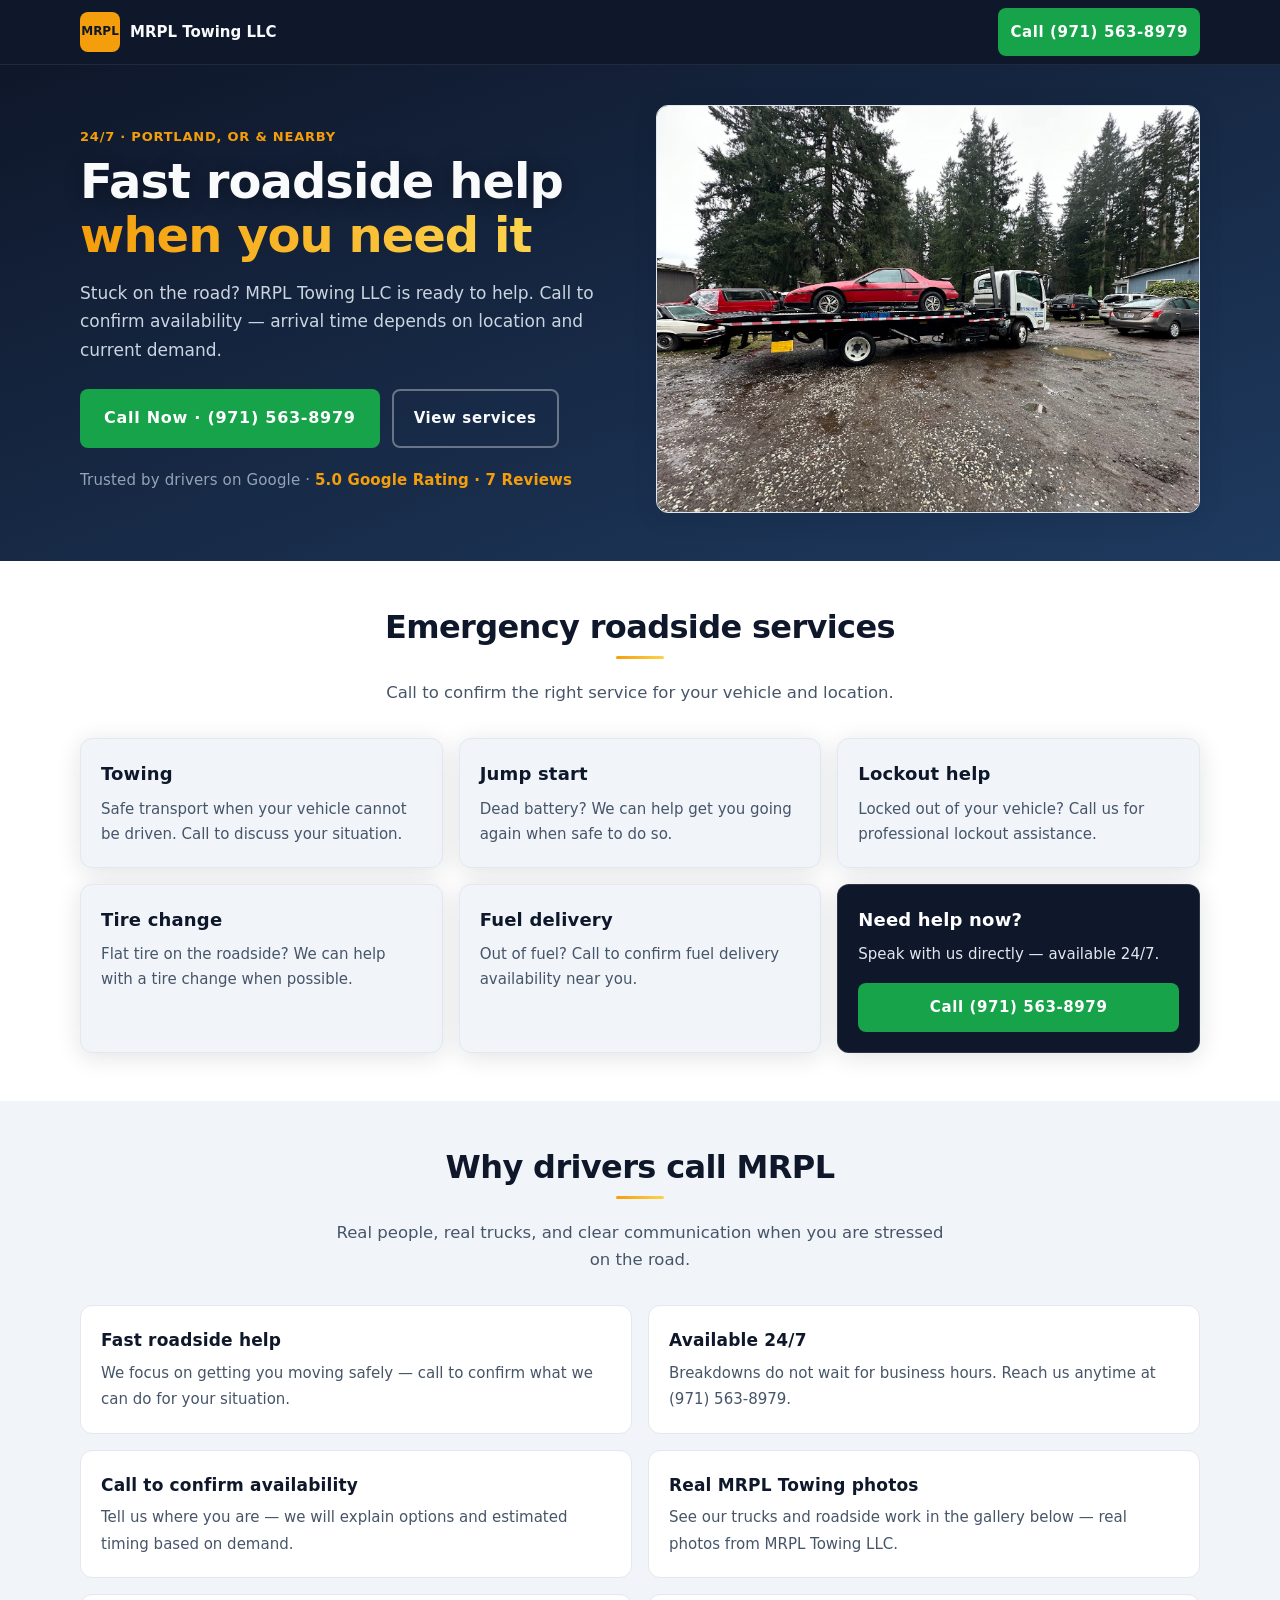
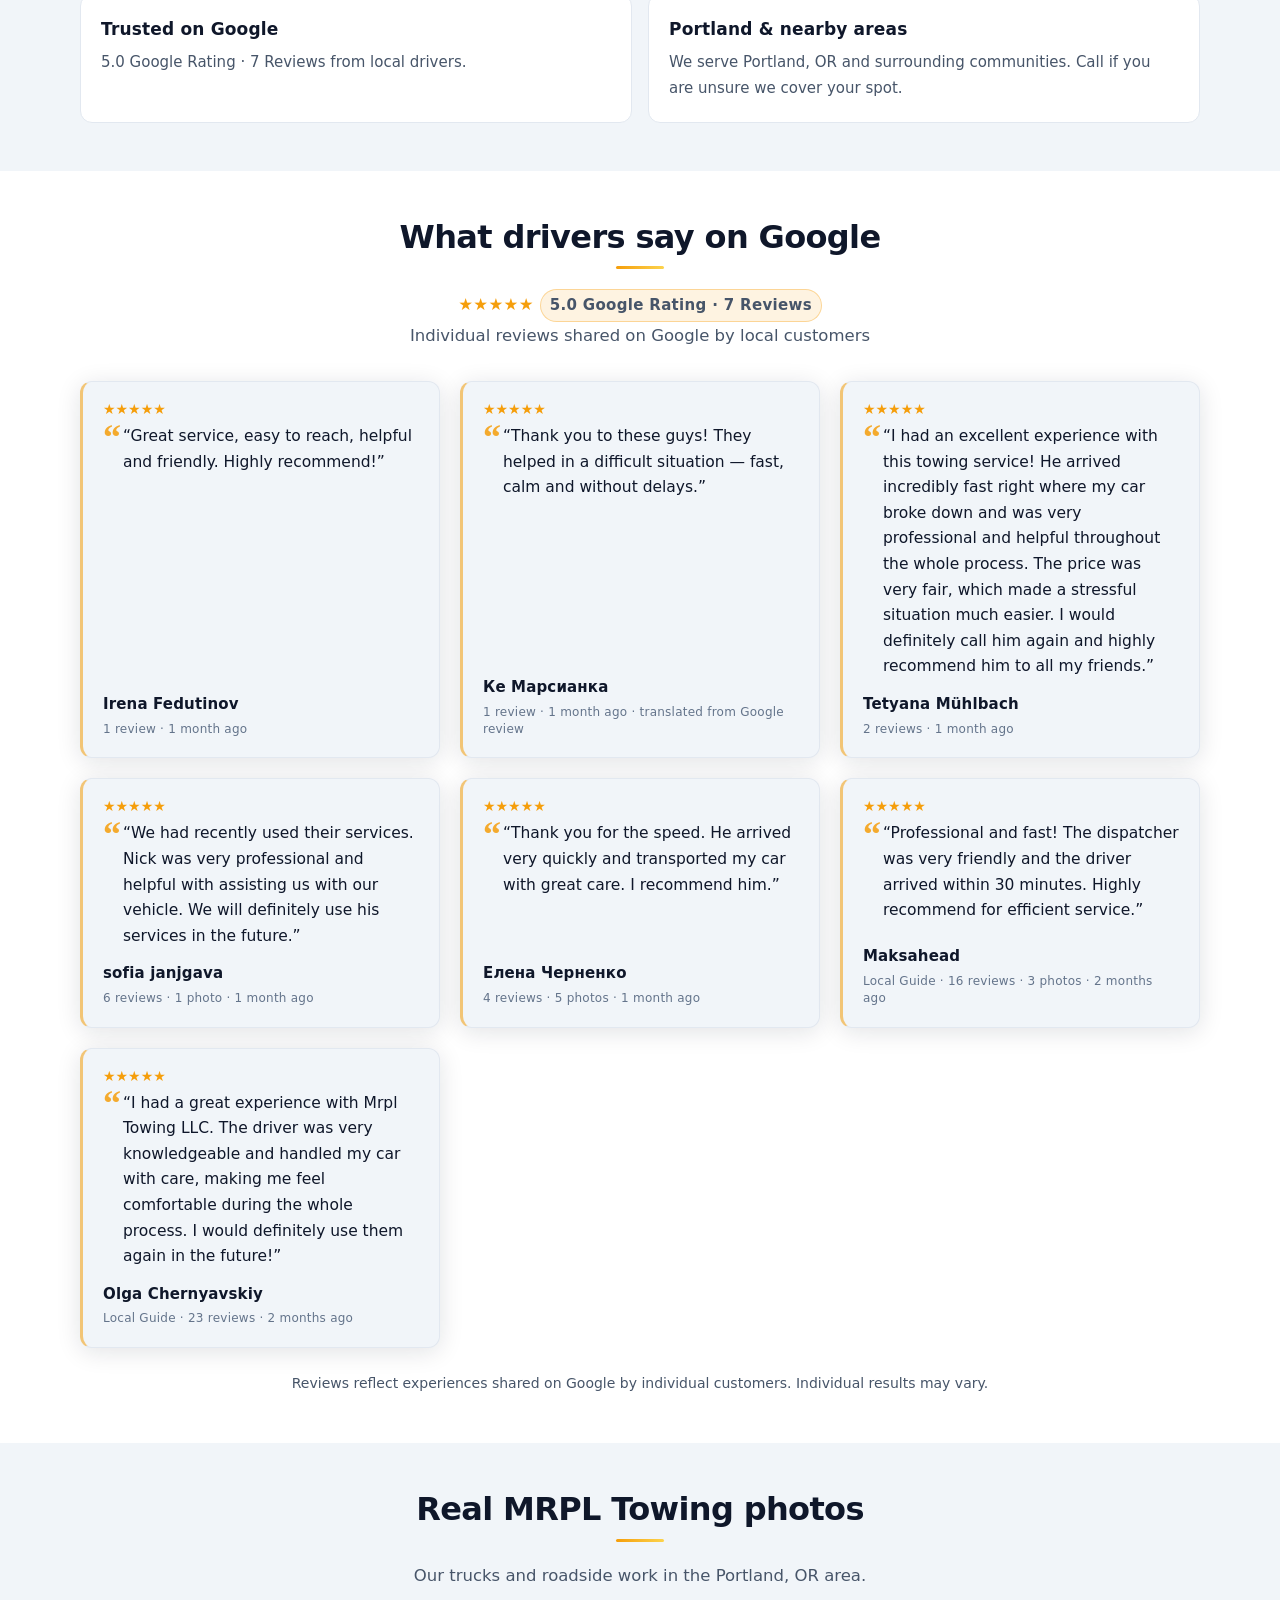
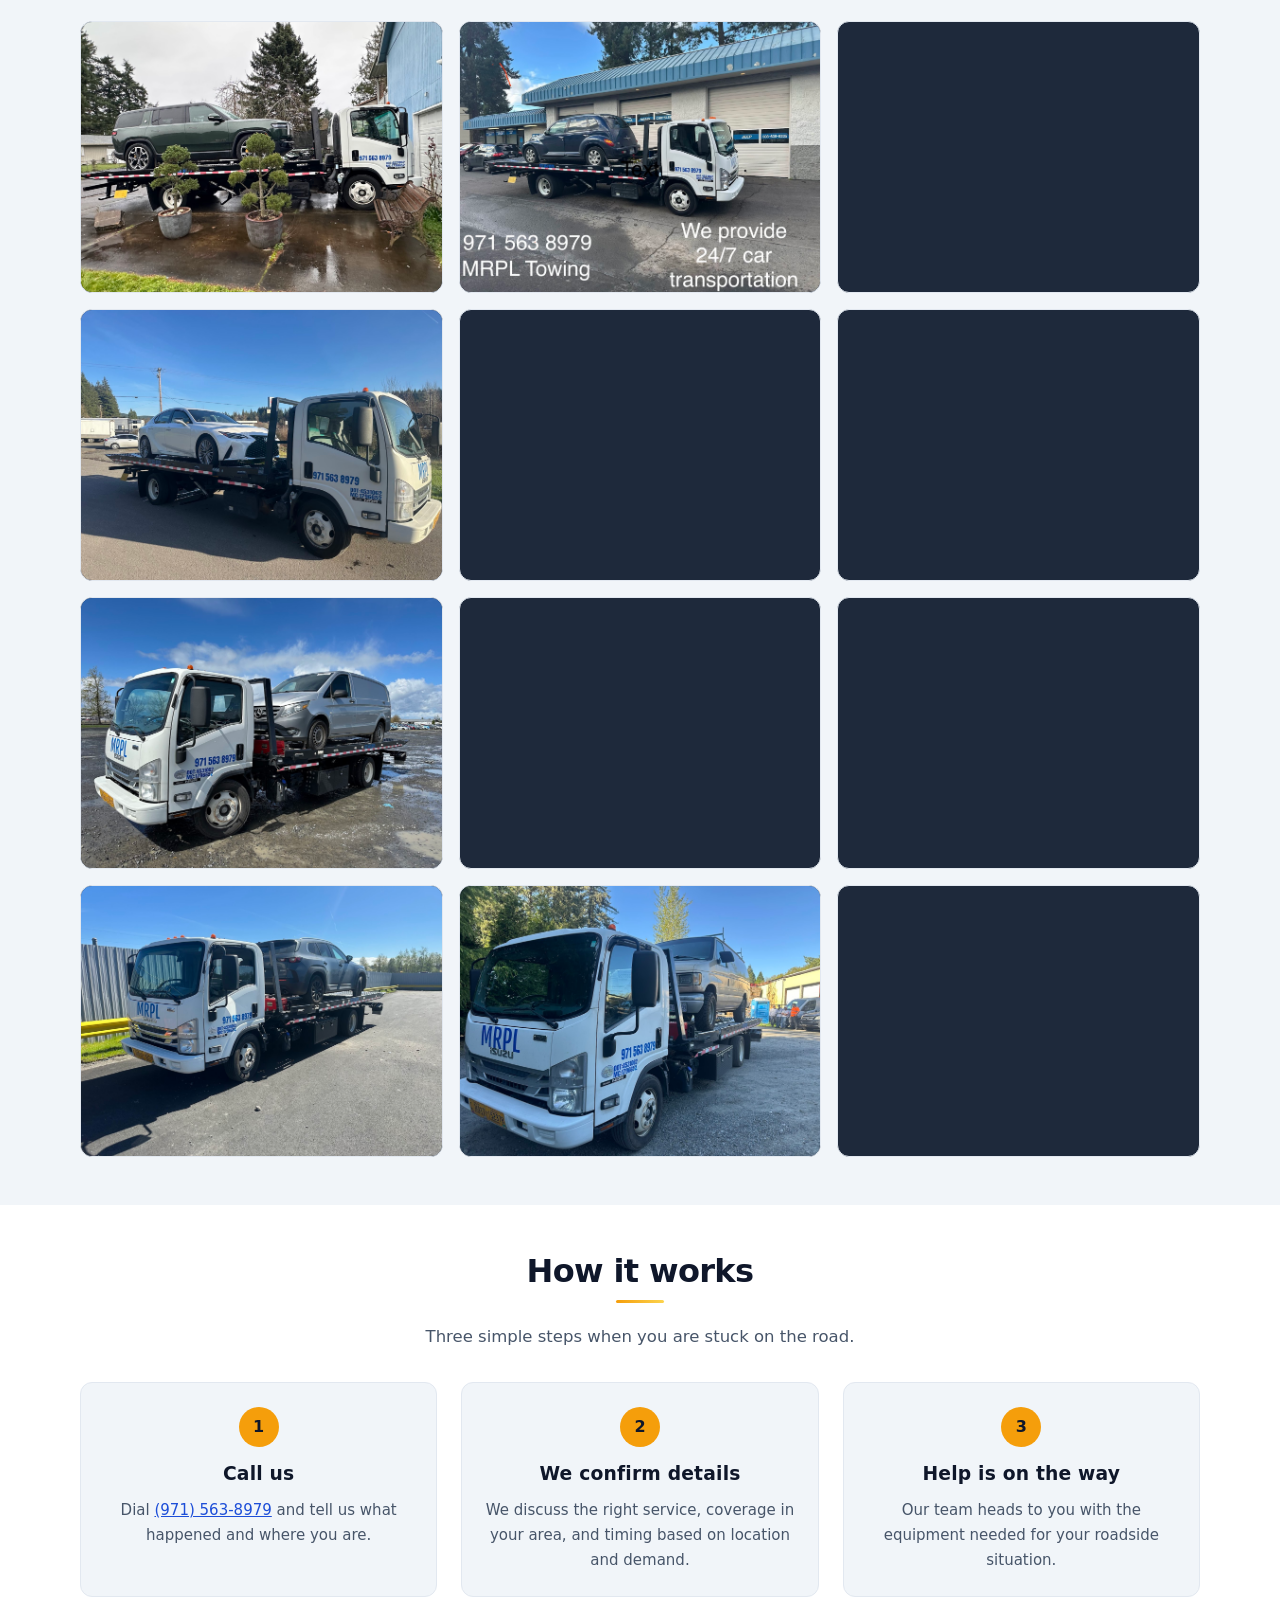
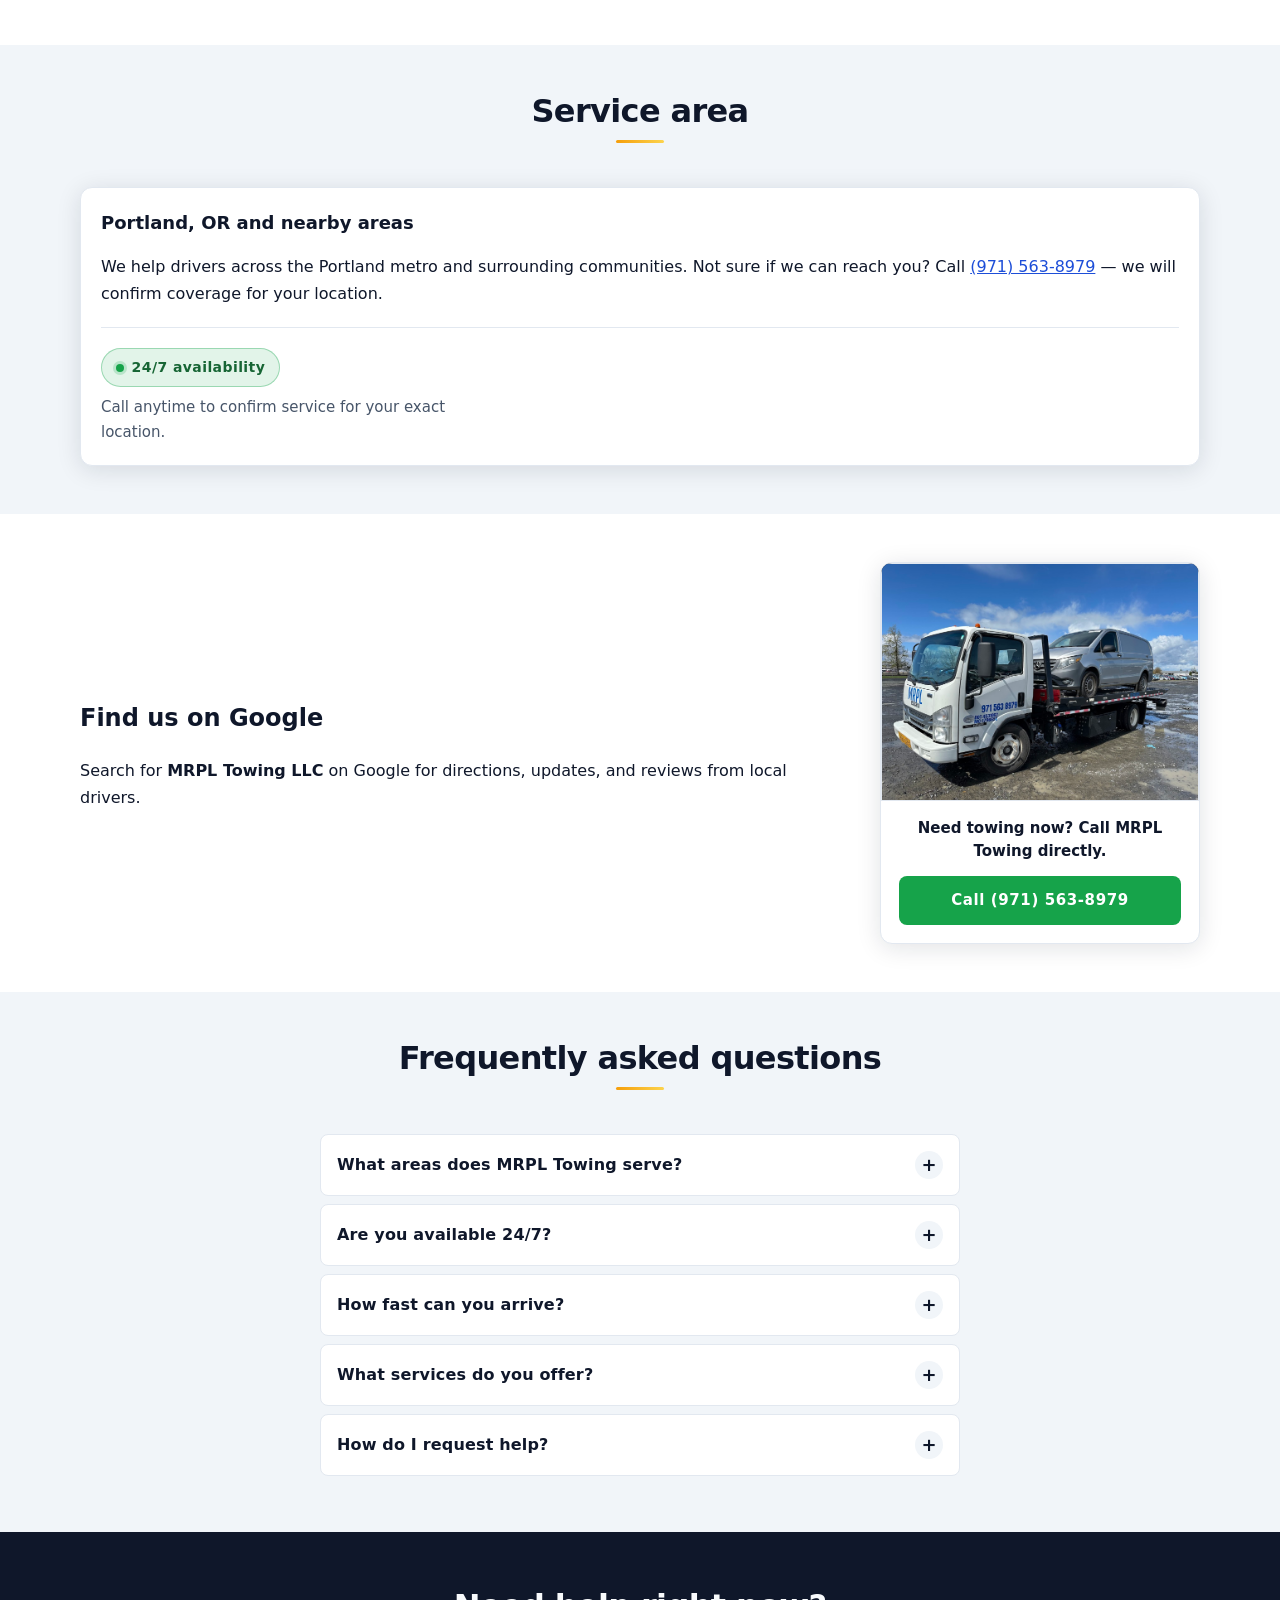
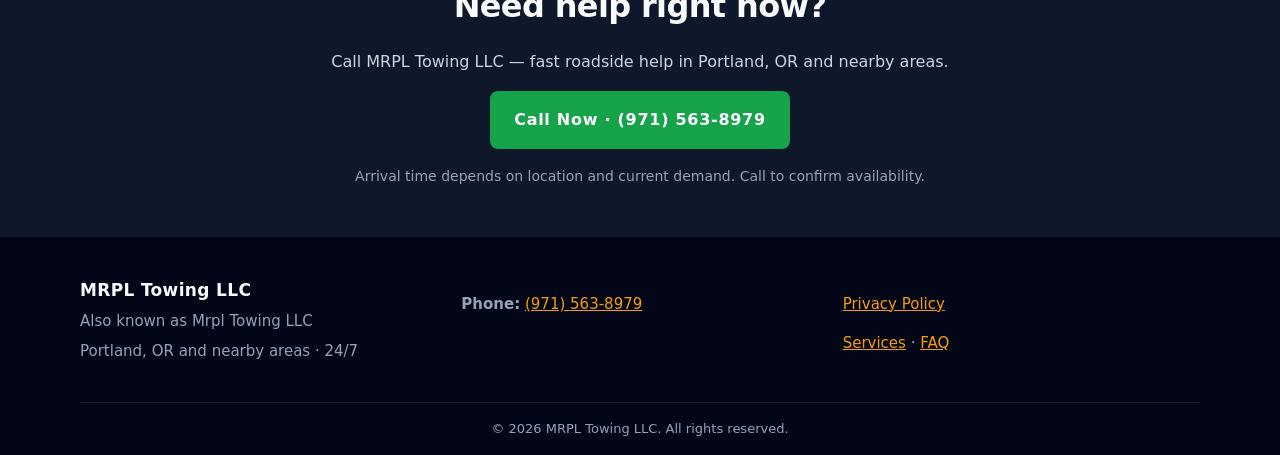
==== commit 4c67469c: "Remove mobile bottom sticky call bar" ====
--- a/index.html
+++ b/index.html
@@ -95,13 +95,15 @@
 <body>
   <a class="skip-link" href="#main">Skip to content</a>
 
-  <!-- 02.03.2026 DB Refactoring cursor by Me4Hik START - Sticky mobile call bar -->
+  <!-- 02.03.2026 DB Refactoring cursor by Me4Hik START - remove mobile bottom sticky call bar -->
+  <!--
   <aside class="sticky-call-bar" id="sticky-call-bar" aria-label="Quick call">
     <a class="btn btn-call btn-call-bar cta-phone" href="tel:+19715638979" data-conversion="phone_call" data-phone="+19715638979">
       <span class="btn-call-icon" aria-hidden="true">📞</span>
       <span>Call Now · (971) 563-8979</span>
     </a>
   </aside>
+  -->
   <!-- 02.03.2026 DB Refactoring cursor by Me4Hik END -->
 
   <!-- 02.03.2026 DB Refactoring cursor by Me4Hik START - Site header -->
--- a/css/styles.css
+++ b/css/styles.css
@@ -26,7 +26,6 @@
   --radius-sm: 8px;
   --shadow: 0 4px 24px rgba(15, 23, 42, 0.12);
   --header-h: 64px;
-  --sticky-bar-h: 56px;
   --container: min(1120px, 100% - 2rem);
 }
 
@@ -47,7 +46,6 @@
   line-height: var(--line-height-body);
   color: var(--color-text);
   background: var(--color-surface-muted);
-  padding-bottom: var(--sticky-bar-h);
   -webkit-font-smoothing: antialiased;
   -moz-osx-font-smoothing: grayscale;
 }
@@ -143,8 +141,8 @@
 
 /* 02.03.2026 DB Refactoring cursor by Me4Hik END */
 
-/* 02.03.2026 DB Refactoring cursor by Me4Hik START - Sticky mobile call bar */
-
+/* 02.03.2026 DB Refactoring cursor by Me4Hik START - remove bottom sticky spacing/styles */
+/*
 .sticky-call-bar {
   position: fixed;
   bottom: 0;
@@ -175,7 +173,7 @@
     display: none;
   }
 }
-
+*/
 /* 02.03.2026 DB Refactoring cursor by Me4Hik END */
 
 /* 02.03.2026 DB Refactoring cursor by Me4Hik START - Header */
@@ -1429,9 +1427,13 @@
   letter-spacing: 0.045em;
 }
 
+/* 02.03.2026 DB Refactoring cursor by Me4Hik START - remove bottom sticky spacing/styles */
+/*
 .btn-call-bar span:last-child {
   letter-spacing: 0.03em;
 }
+*/
+/* 02.03.2026 DB Refactoring cursor by Me4Hik END */
 
 .final-cta h2 {
   font-family: var(--font-heading);
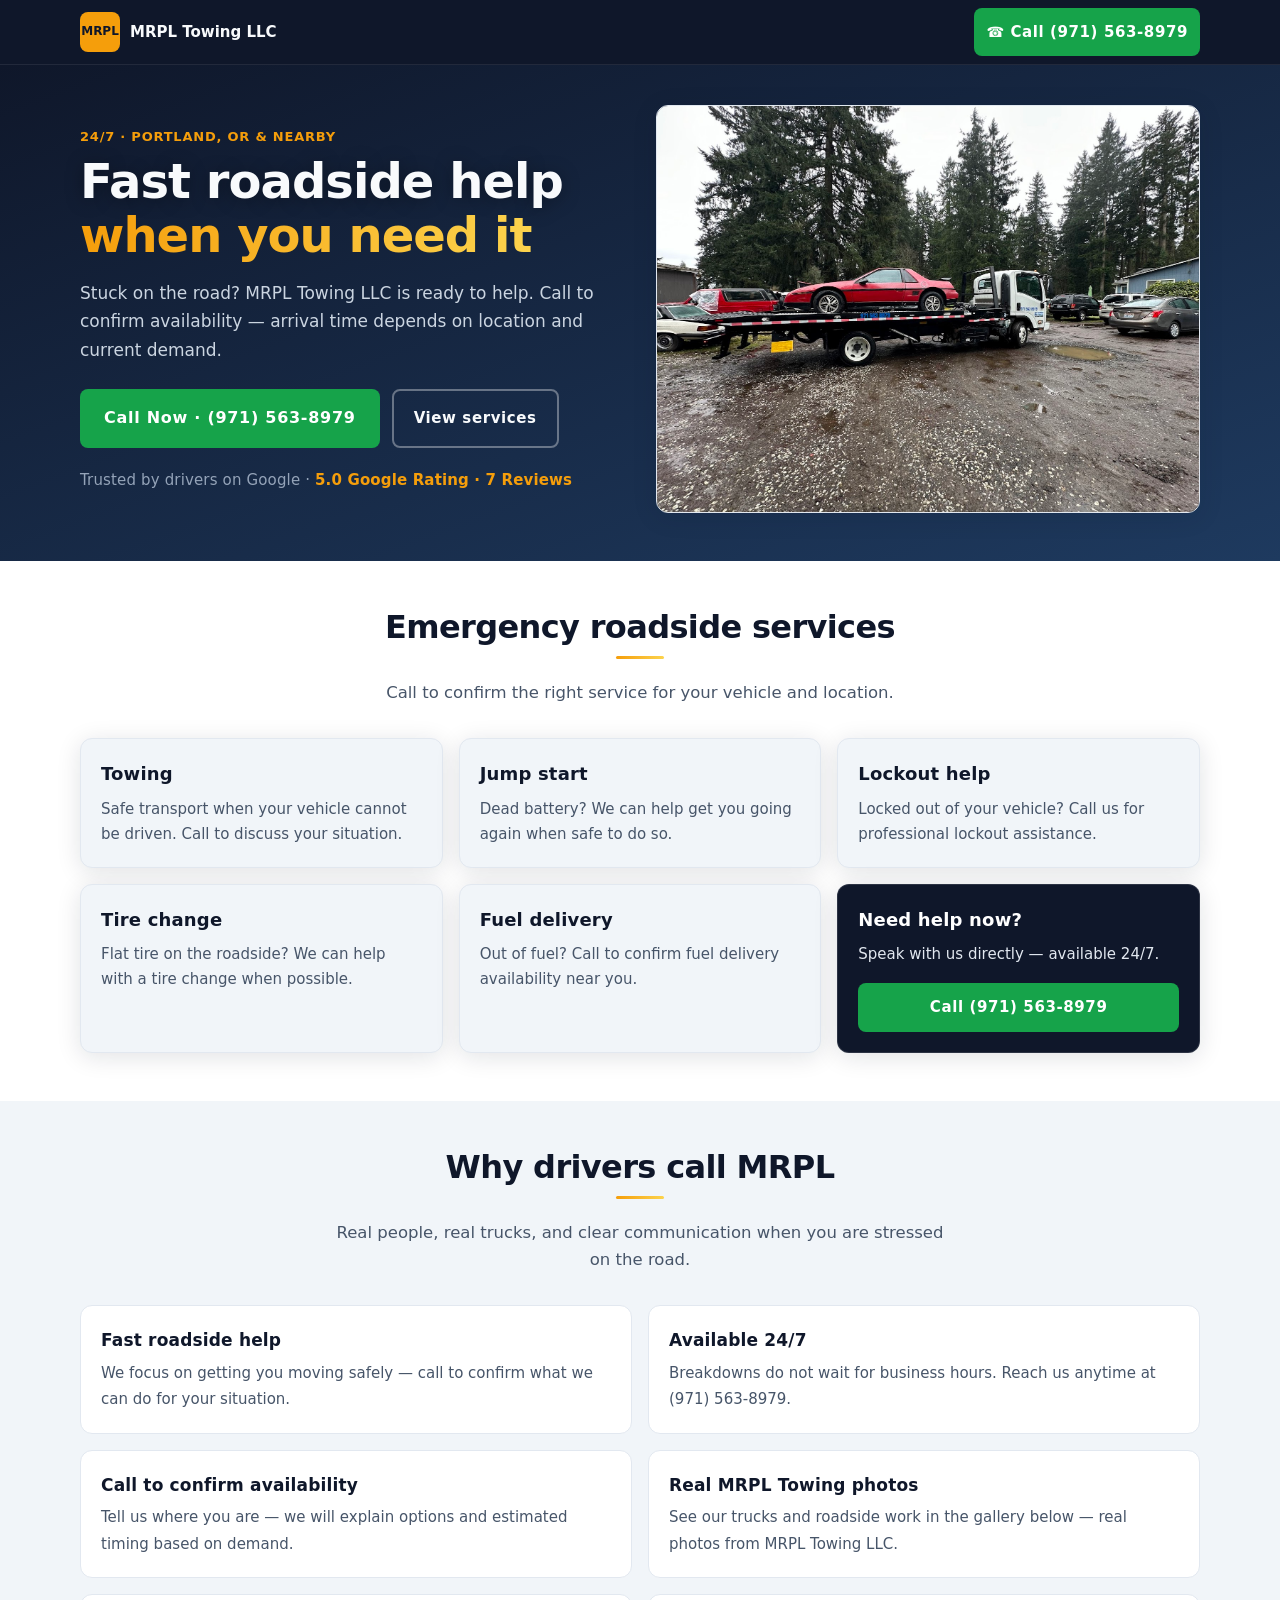
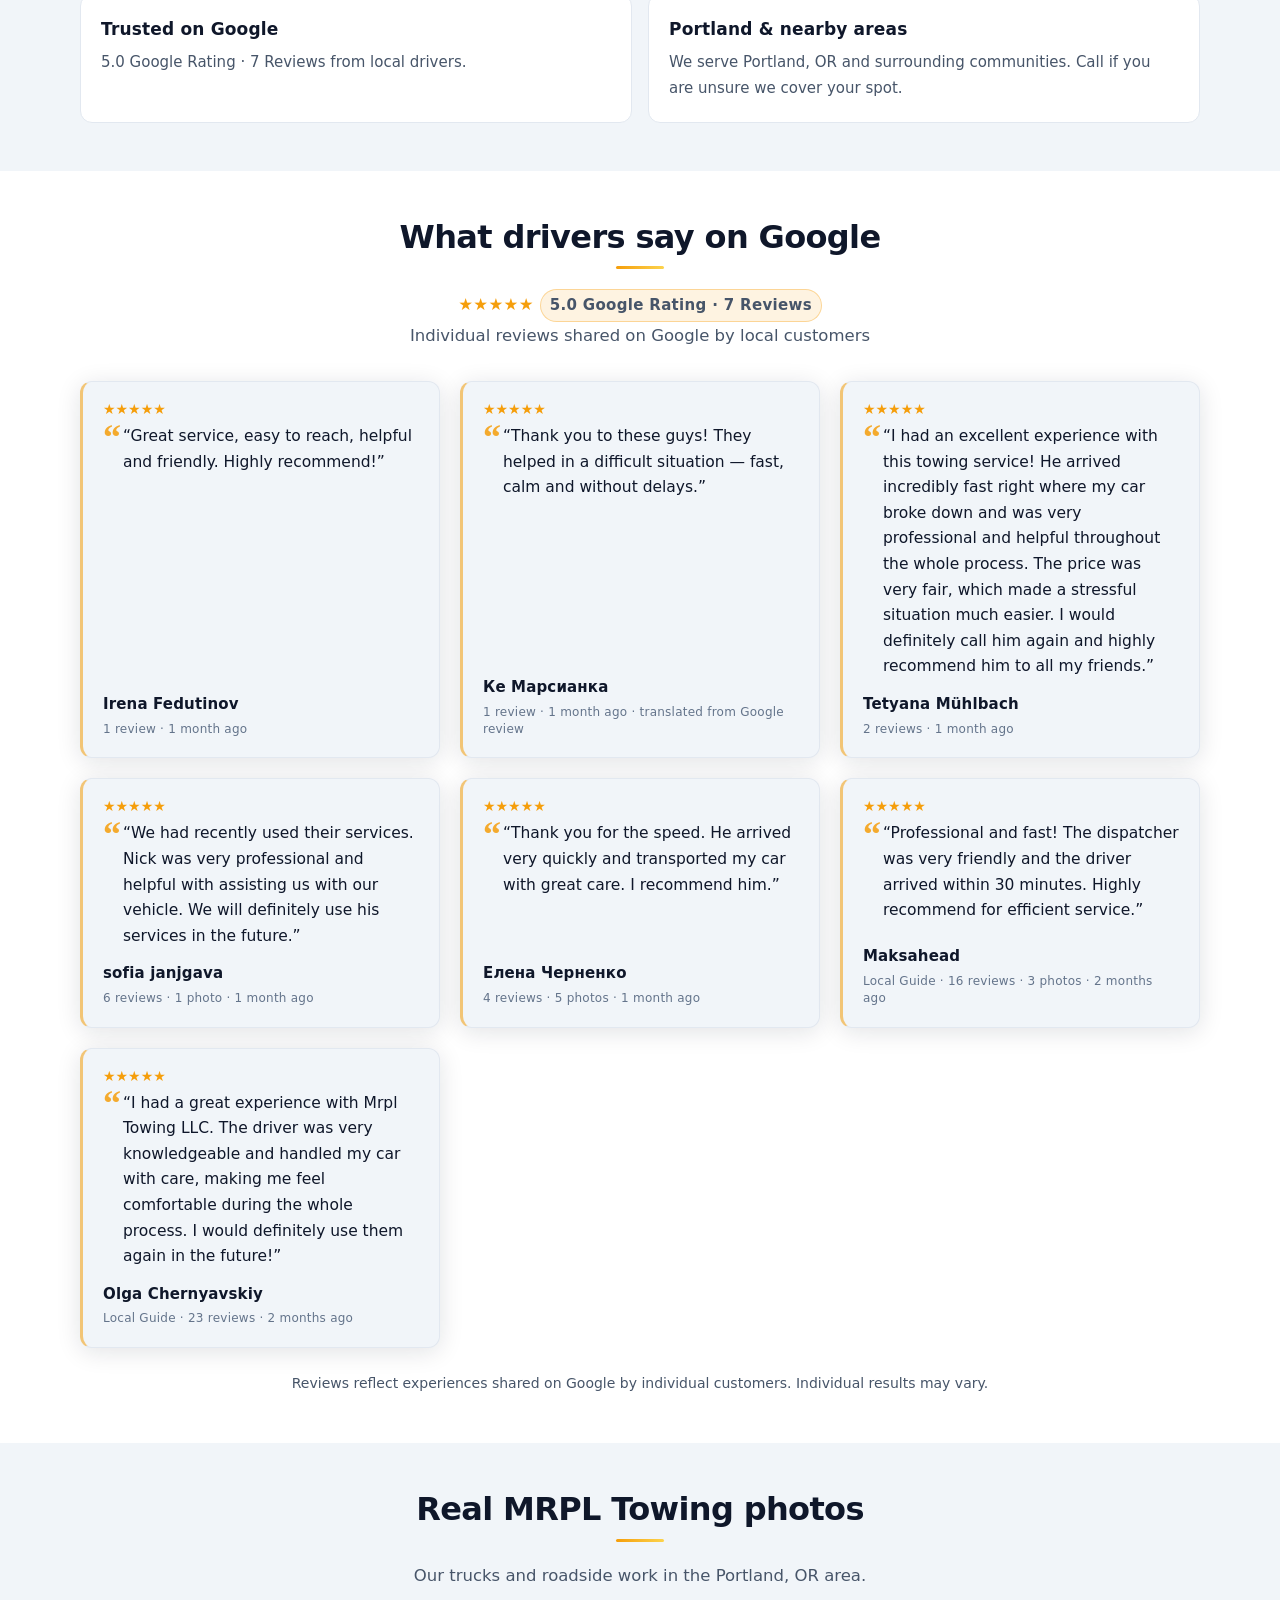
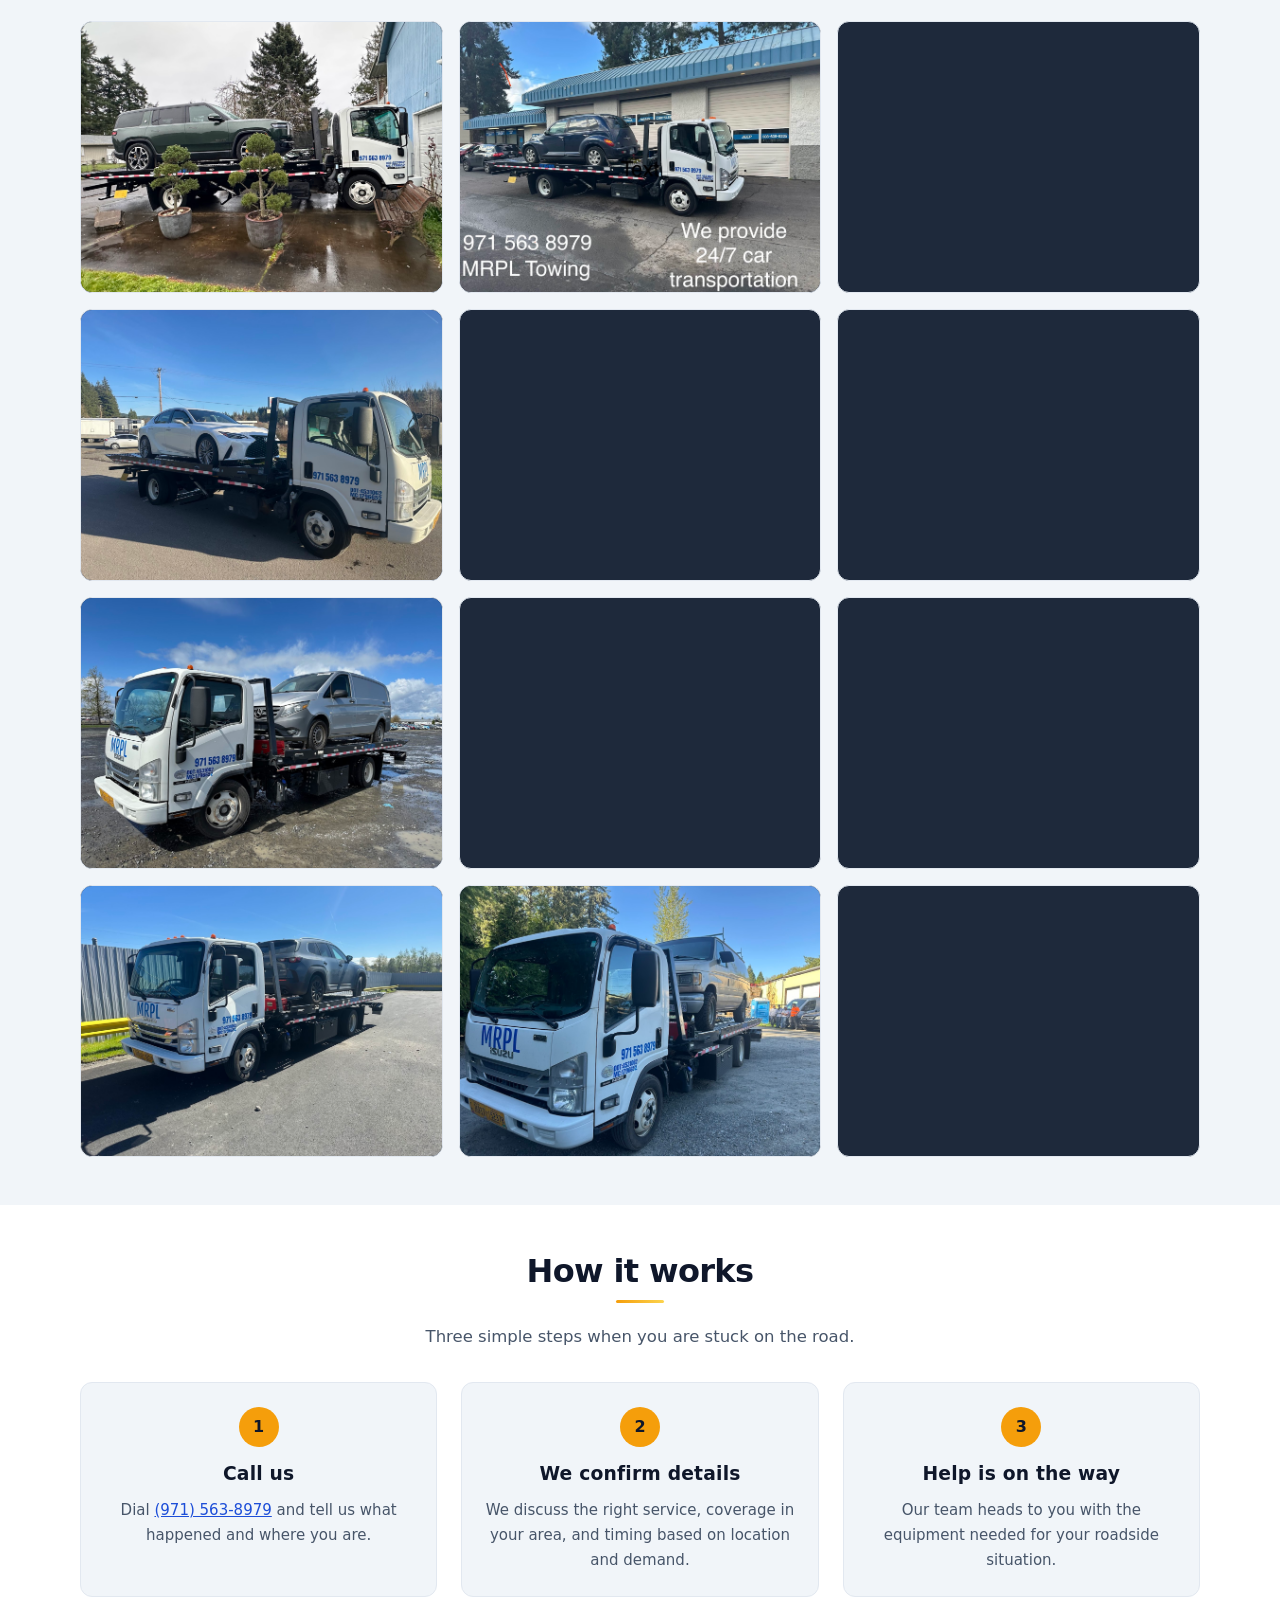
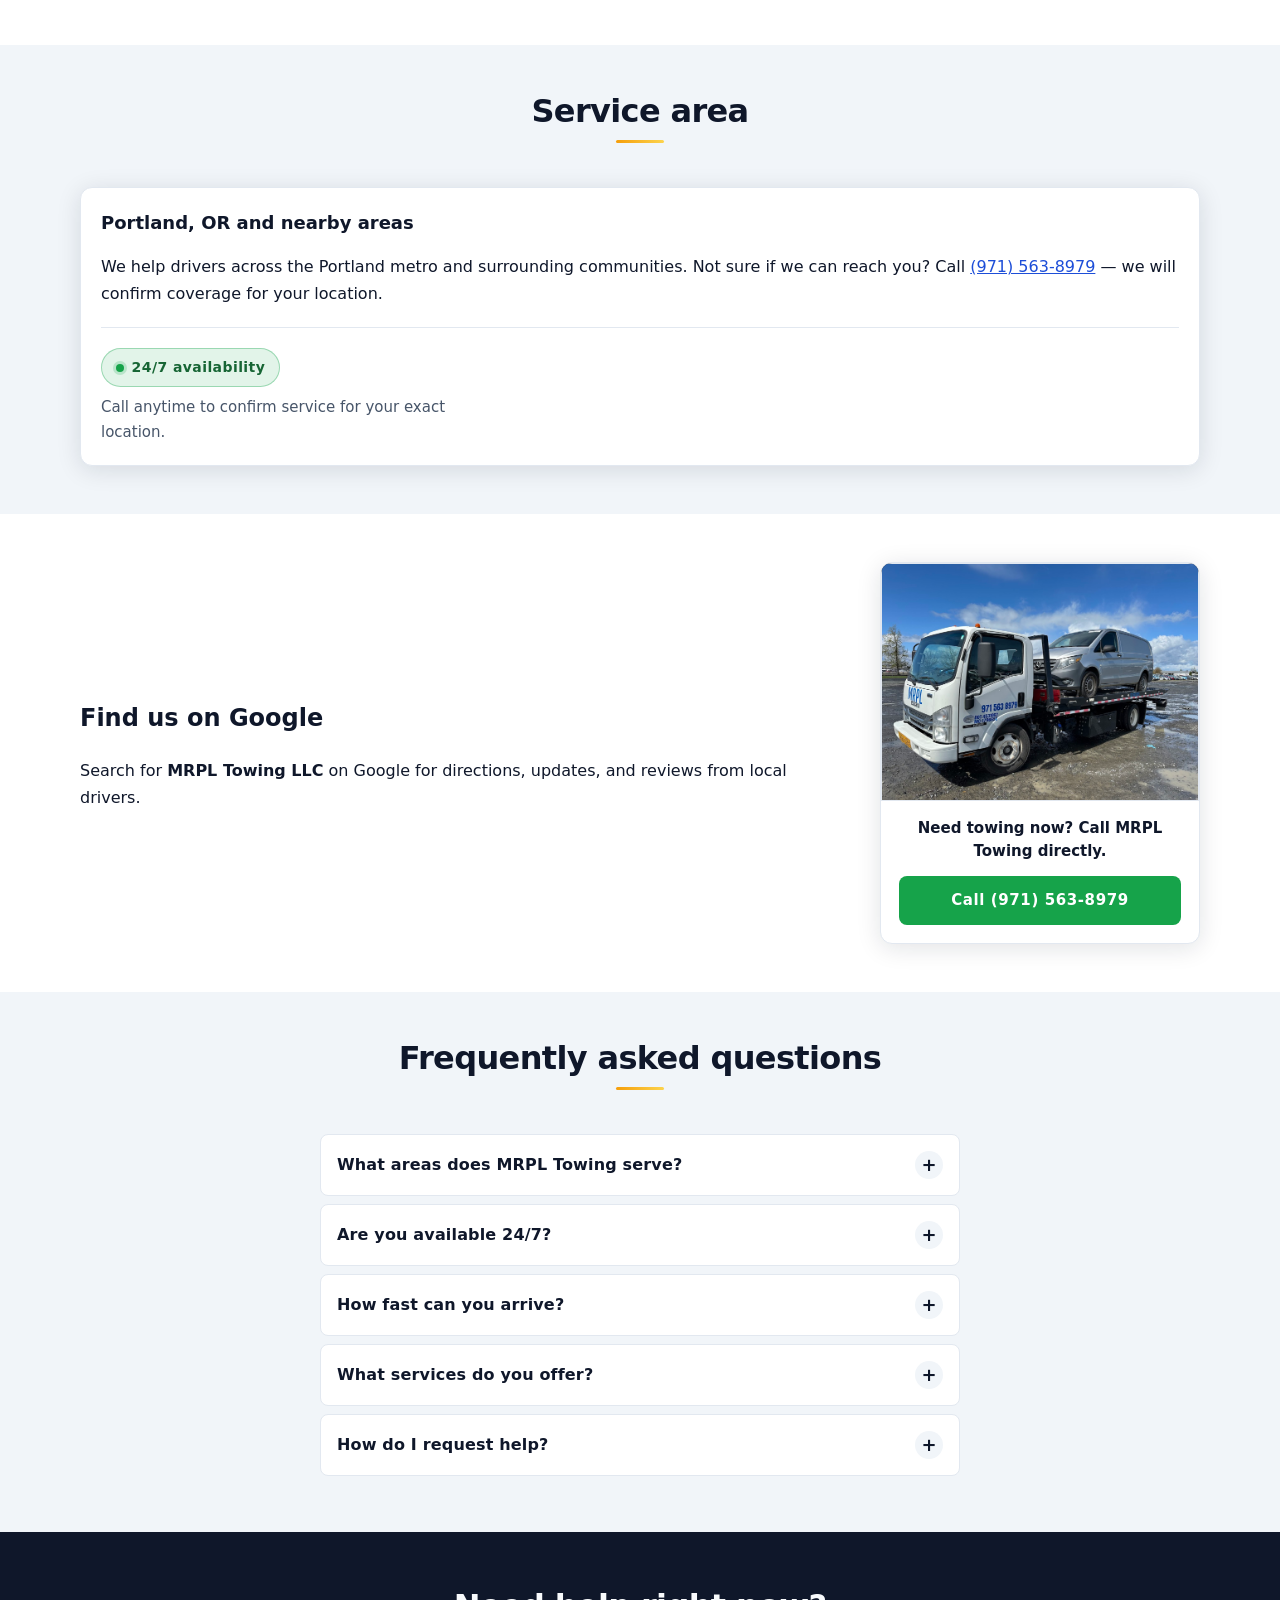
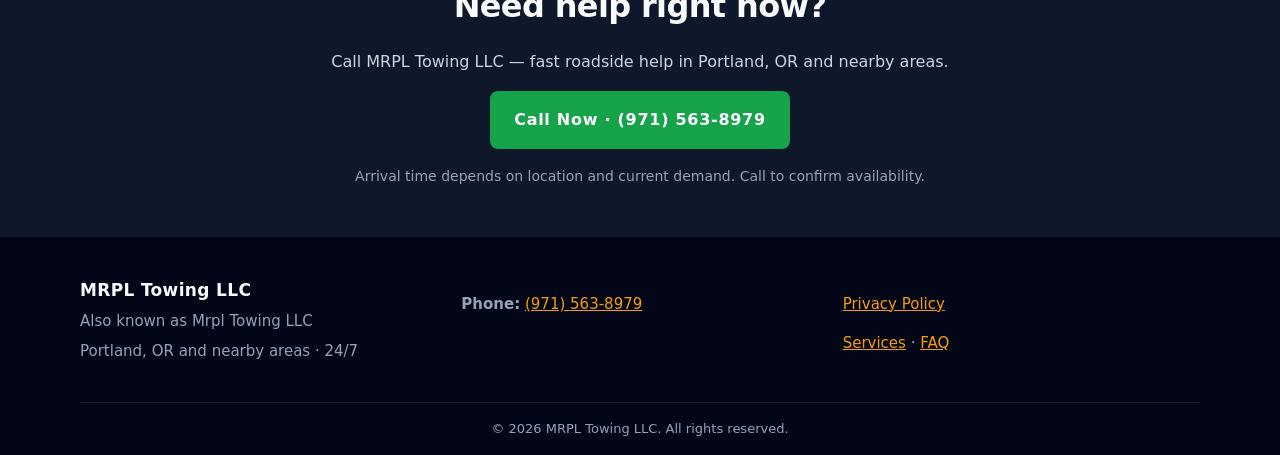
==== commit 0d362dbc: "Fix mobile footer gap and header call icon" ====
--- a/index.html
+++ b/index.html
@@ -2,7 +2,9 @@
 <html lang="en">
 <head>
   <meta charset="UTF-8">
-  <meta name="viewport" content="width=device-width, initial-scale=1.0">
+  <!-- 02.03.2026 DB Refactoring cursor by Me4Hik START - viewport-fit for footer safe-area -->
+  <meta name="viewport" content="width=device-width, initial-scale=1.0, viewport-fit=cover">
+  <!-- 02.03.2026 DB Refactoring cursor by Me4Hik END -->
   <!-- 02.03.2026 DB Refactoring cursor by Me4Hik START - MRPL Towing landing meta and SEO -->
   <title>MRPL Towing LLC | 24/7 Towing in Portland, OR</title>
   <meta name="description" content="MRPL Towing LLC — fast roadside help in Portland, OR and nearby areas. Call (971) 563-8979 anytime. Towing, jump start, lockout, tire change, and fuel delivery.">
@@ -113,7 +115,9 @@
         <span class="logo-mark" aria-hidden="true">MRPL</span>
         <span class="logo-text">MRPL Towing LLC</span>
       </a>
-      <a class="btn btn-call btn-header cta-phone" href="tel:+19715638979" data-conversion="phone_call" data-phone="+19715638979">Call (971) 563-8979</a>
+      <!-- 02.03.2026 DB Refactoring cursor by Me4Hik START - header call phone icon -->
+      <a class="btn btn-call btn-header cta-phone" href="tel:+19715638979" data-conversion="phone_call" data-phone="+19715638979"><span class="btn-header-icon" aria-hidden="true">☎</span>Call (971) 563-8979</a>
+      <!-- 02.03.2026 DB Refactoring cursor by Me4Hik END -->
     </div>
   </header>
   <!-- 02.03.2026 DB Refactoring cursor by Me4Hik END -->
--- a/css/styles.css
+++ b/css/styles.css
@@ -1565,3 +1565,33 @@
   }
 }
 /* 02.03.2026 DB Refactoring cursor by Me4Hik END */
+
+/* 02.03.2026 DB Refactoring cursor by Me4Hik START - footer bottom background and header phone icon */
+
+html {
+  background-color: #020617;
+}
+
+.site-footer {
+  padding-bottom: calc(1rem + env(safe-area-inset-bottom, 0px));
+}
+
+.btn-header {
+  display: inline-flex;
+  align-items: center;
+  gap: 0.35rem;
+}
+
+.btn-header-icon {
+  font-size: 0.95em;
+  line-height: 1;
+  flex-shrink: 0;
+}
+
+@media (max-width: 480px) {
+  .btn-header-icon {
+    font-size: 0.85em;
+  }
+}
+
+/* 02.03.2026 DB Refactoring cursor by Me4Hik END */
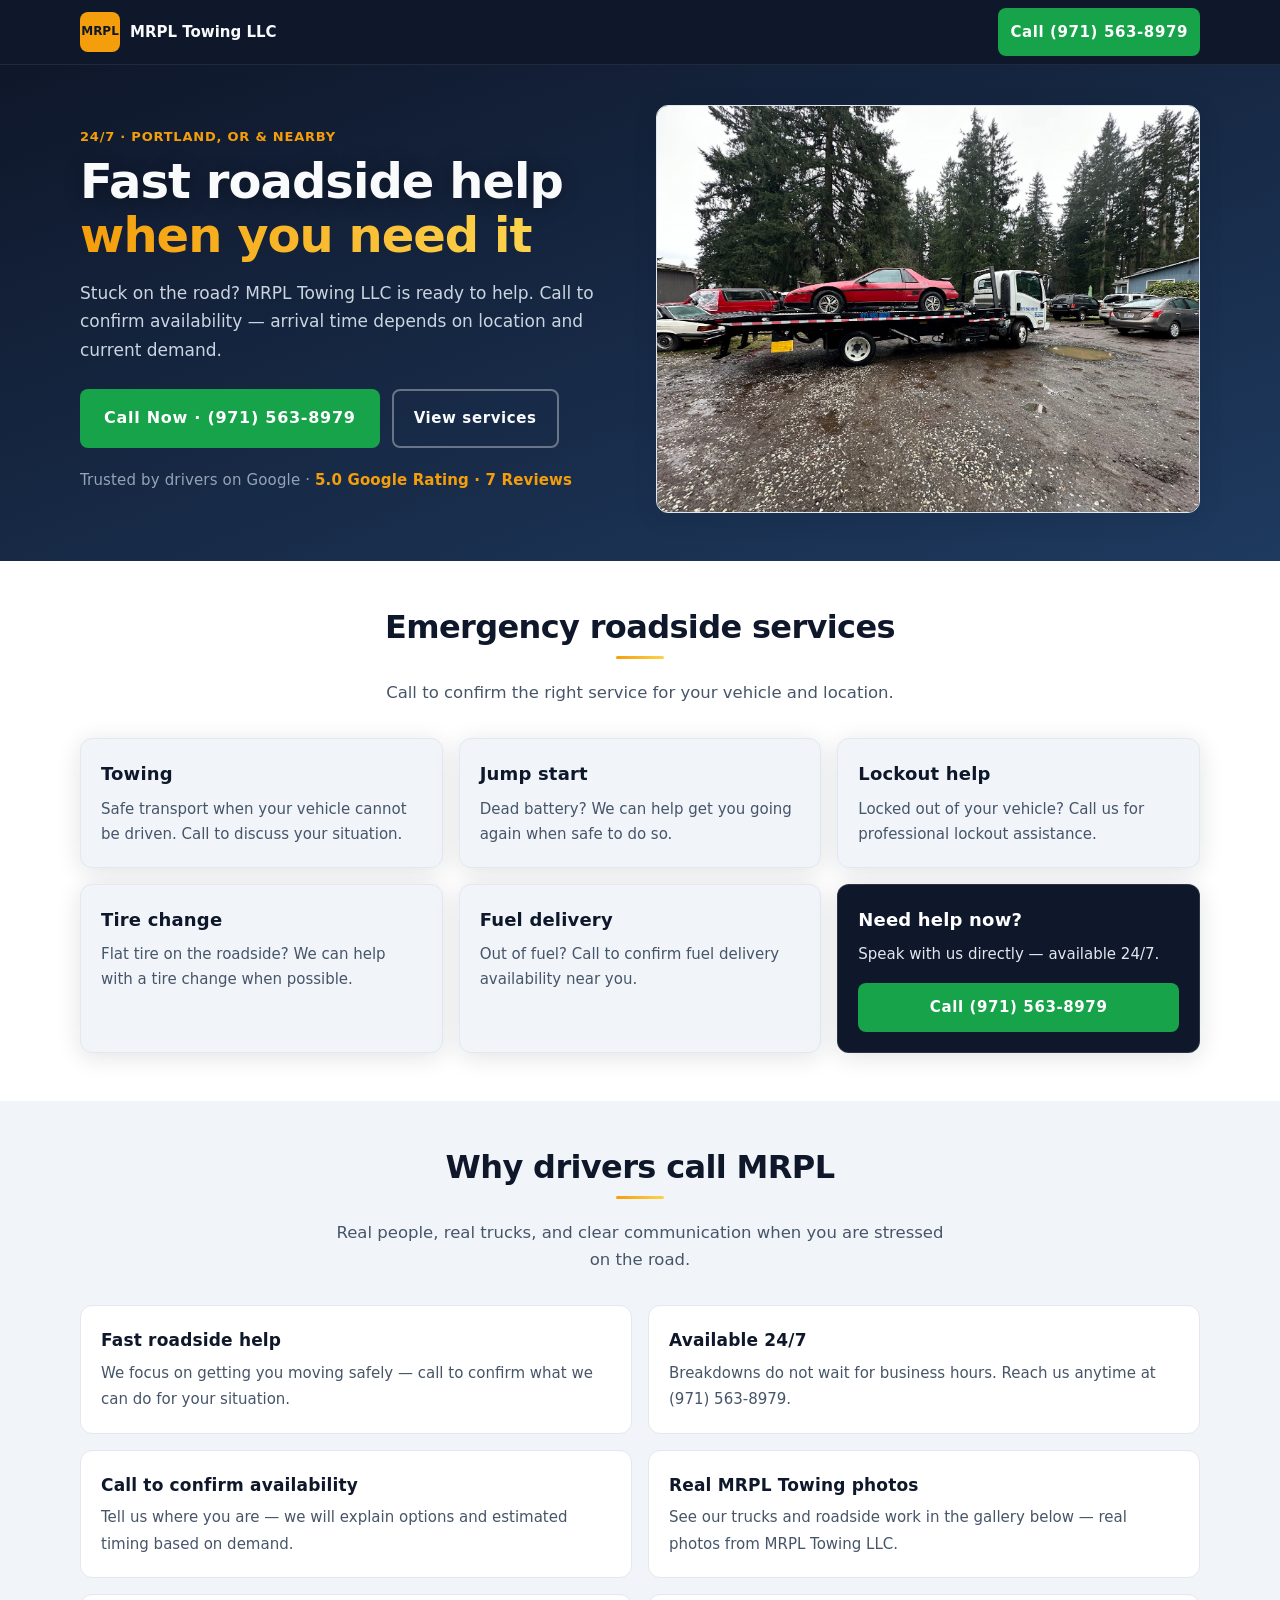
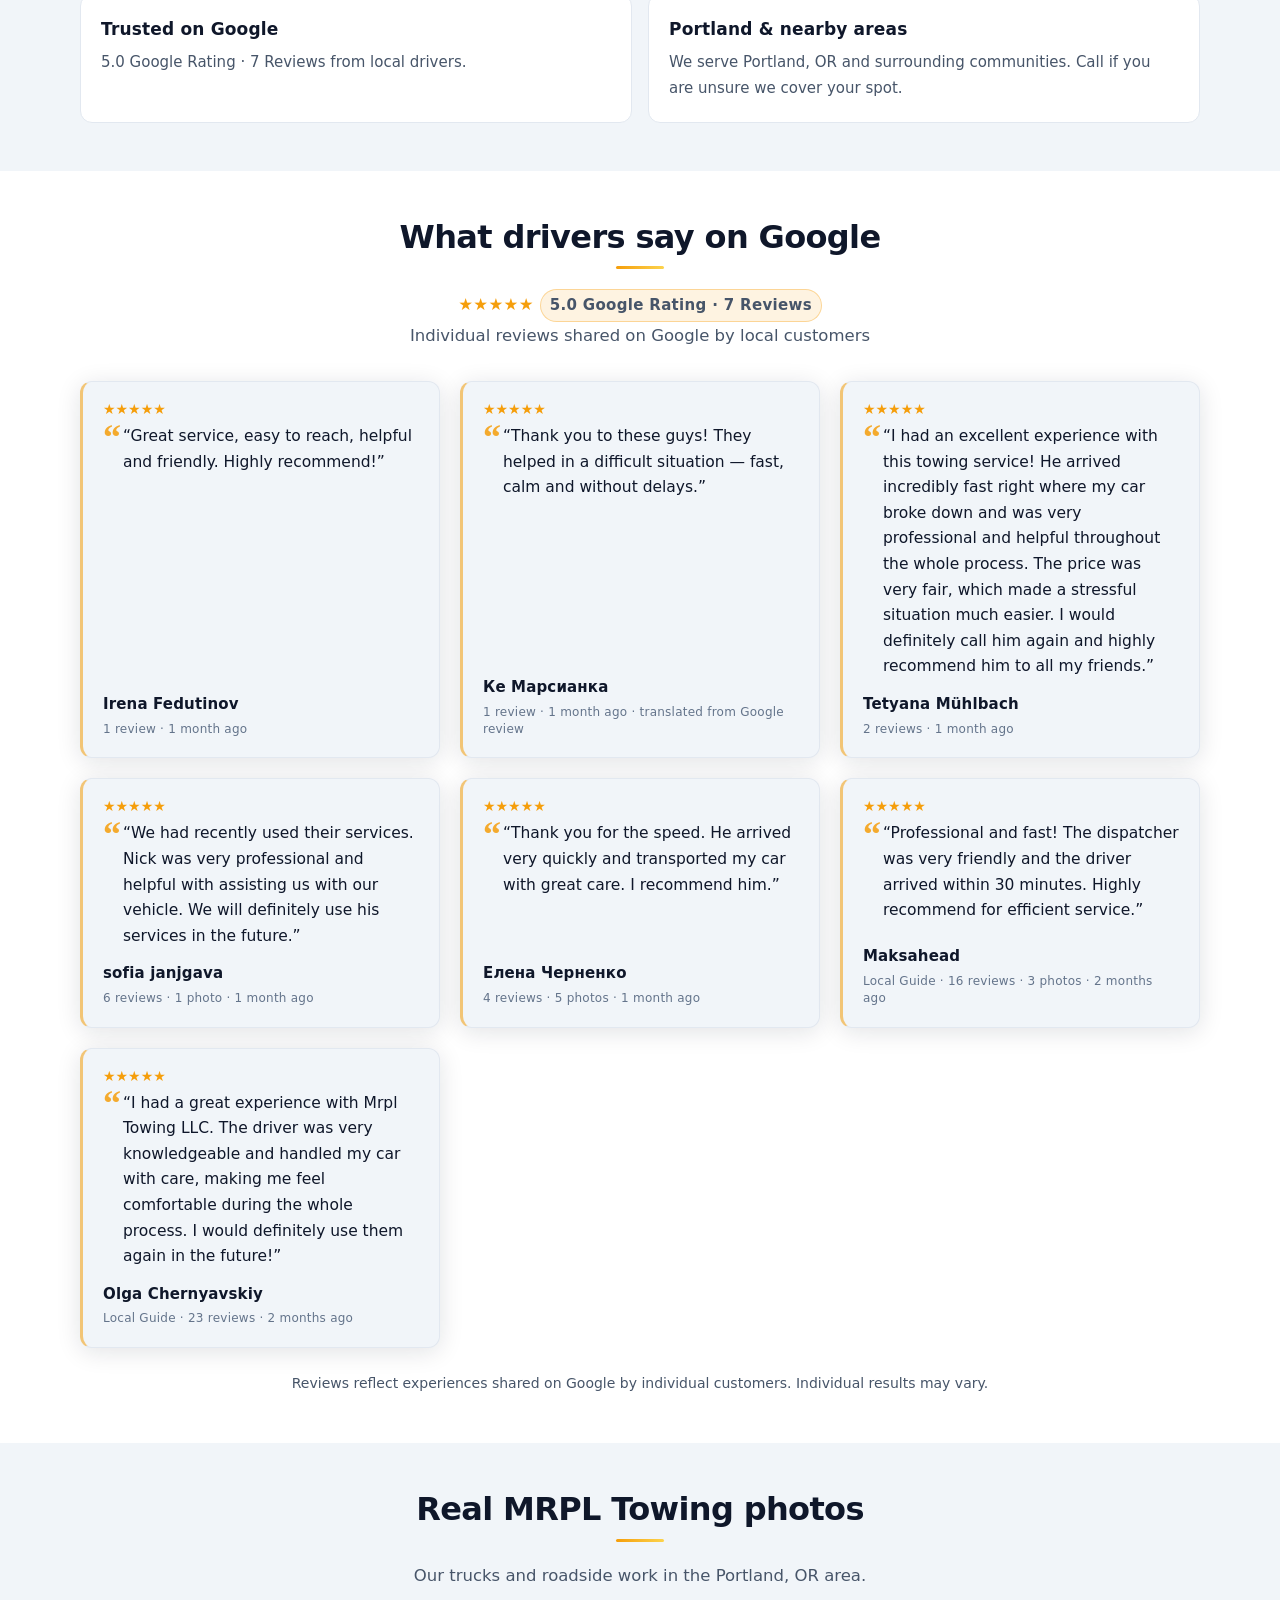
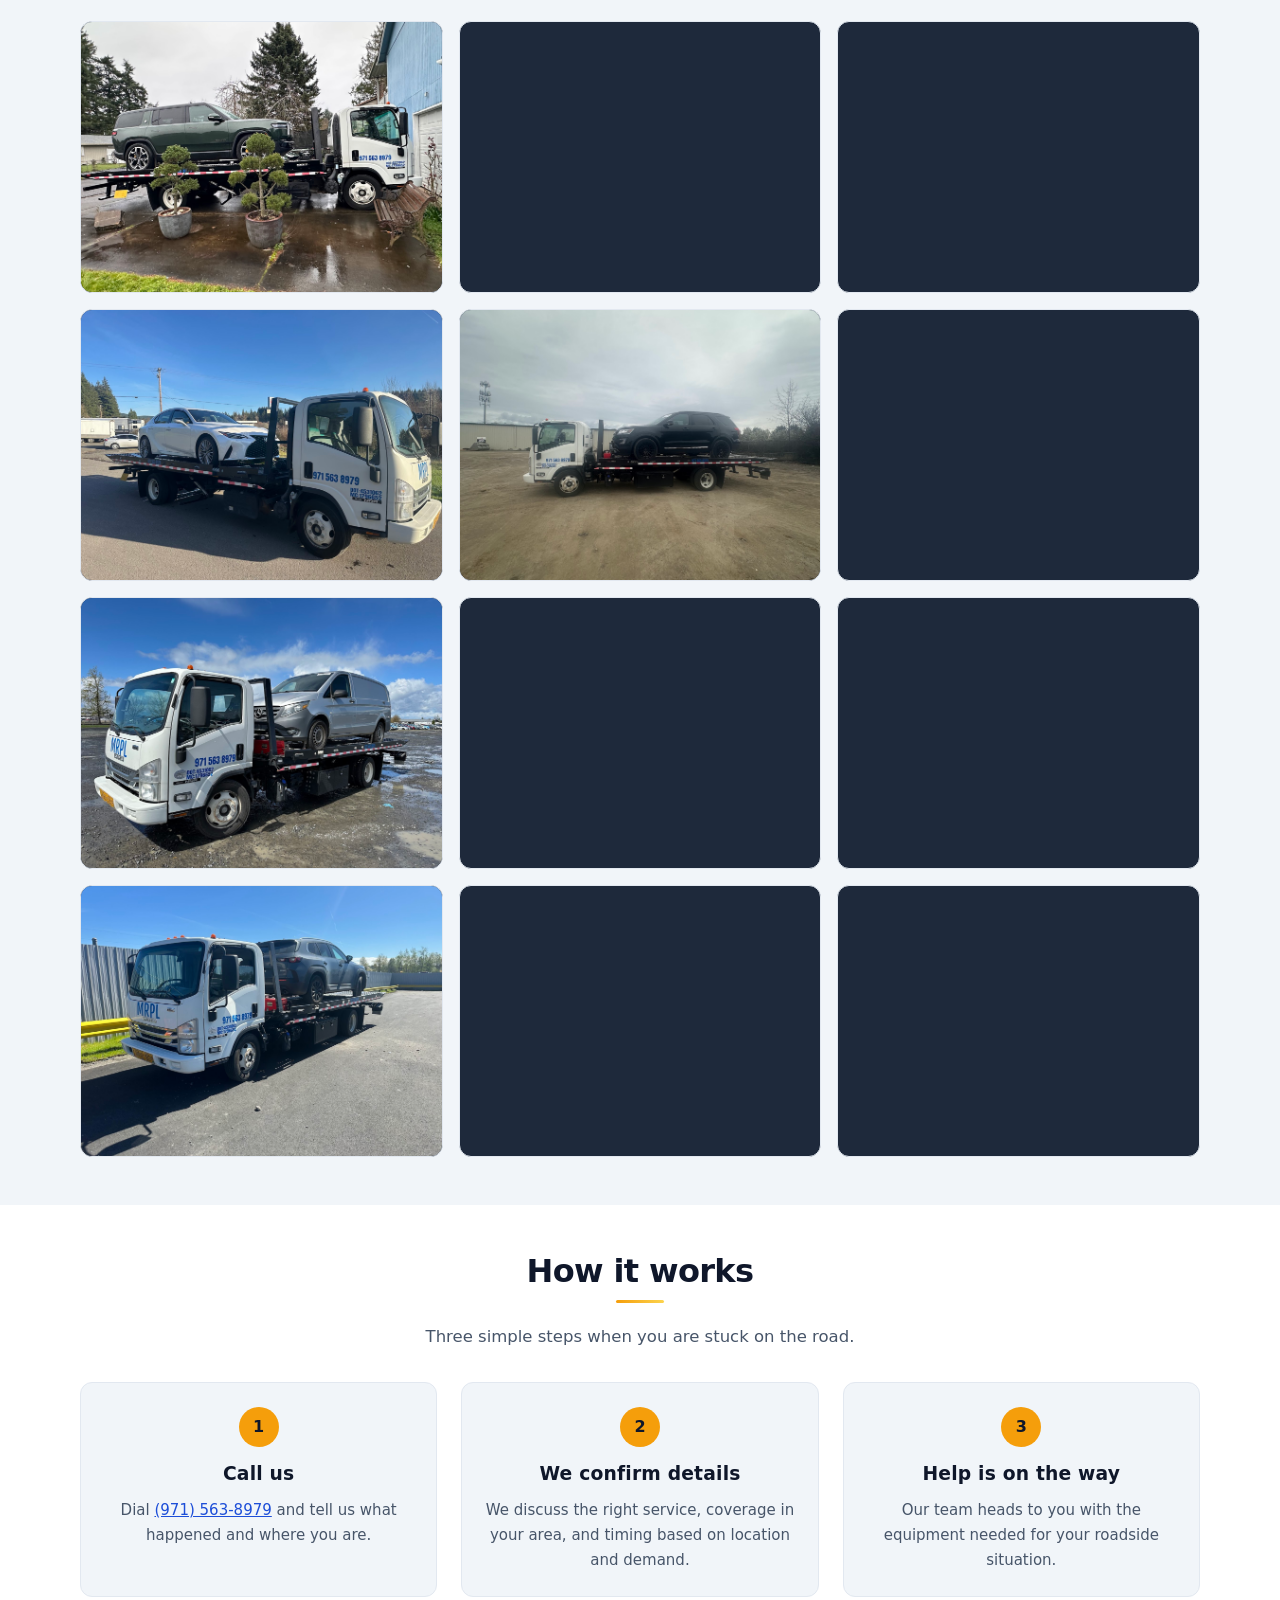
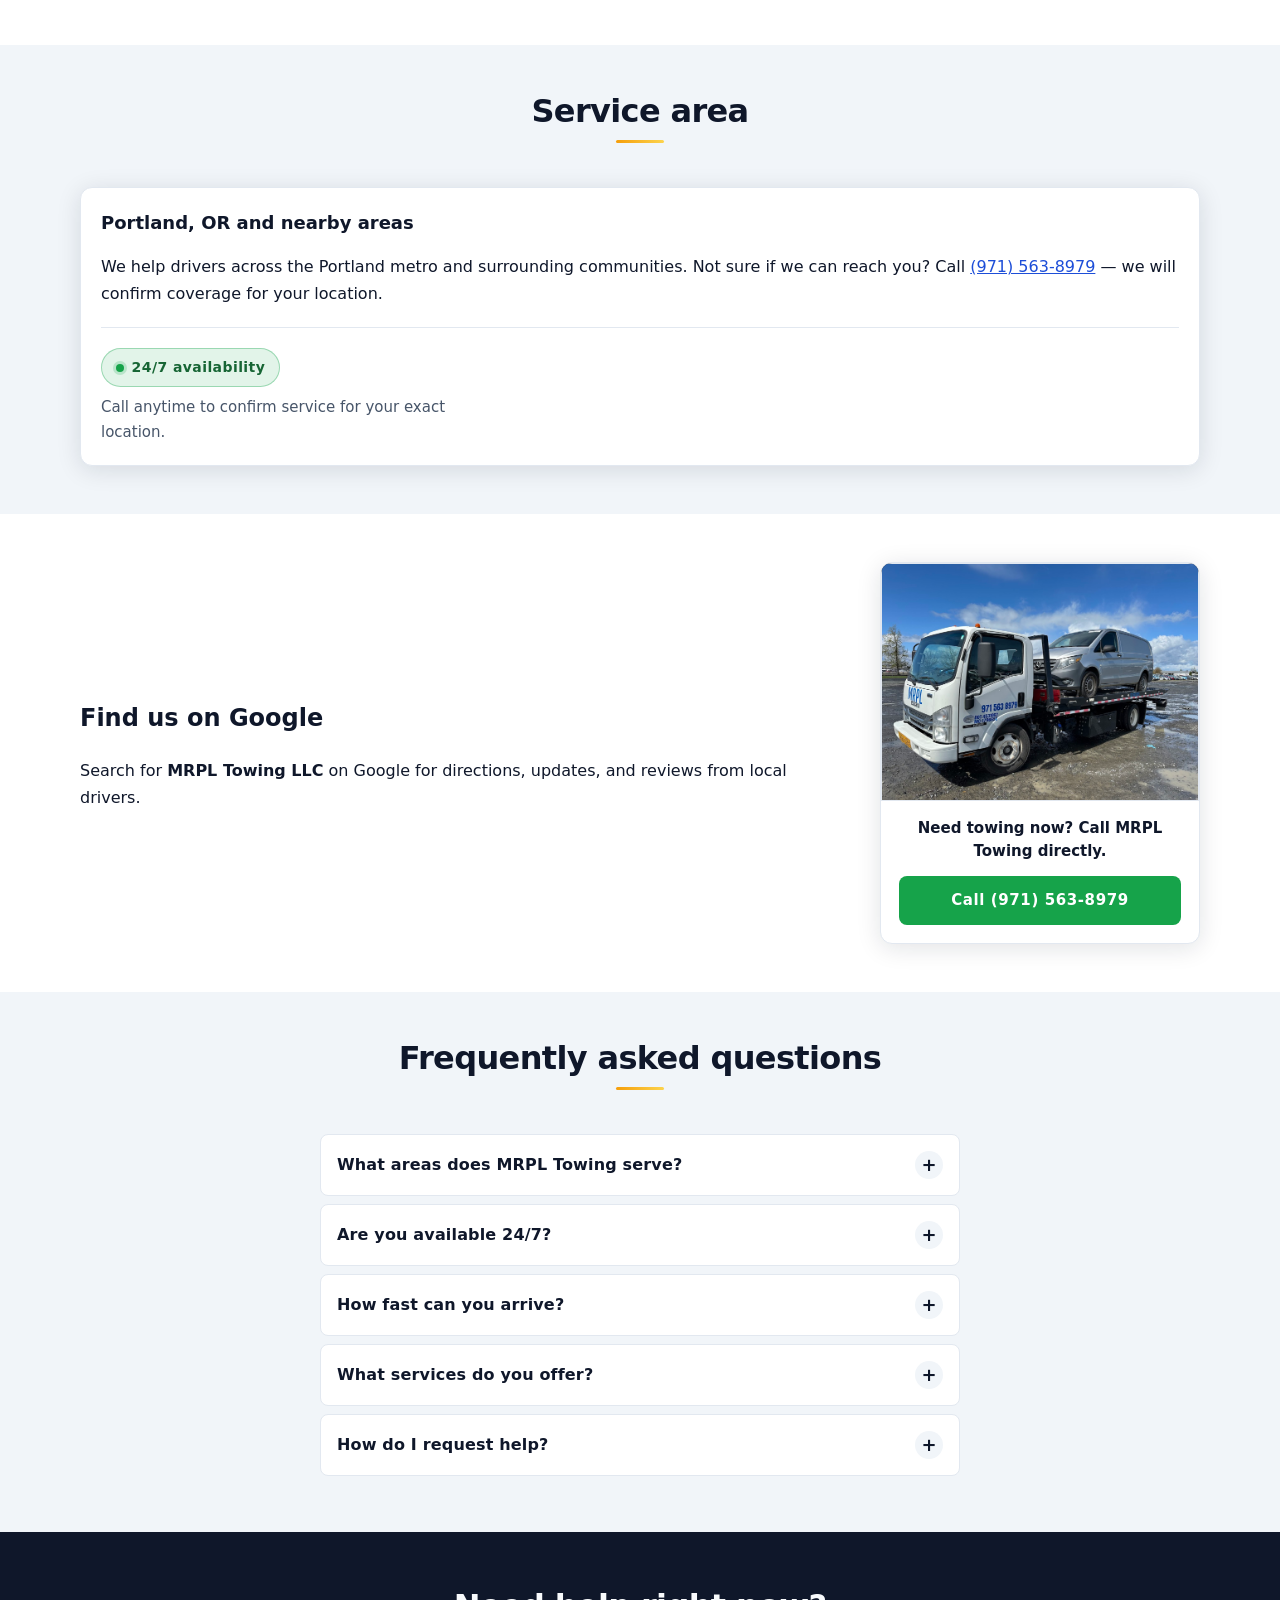
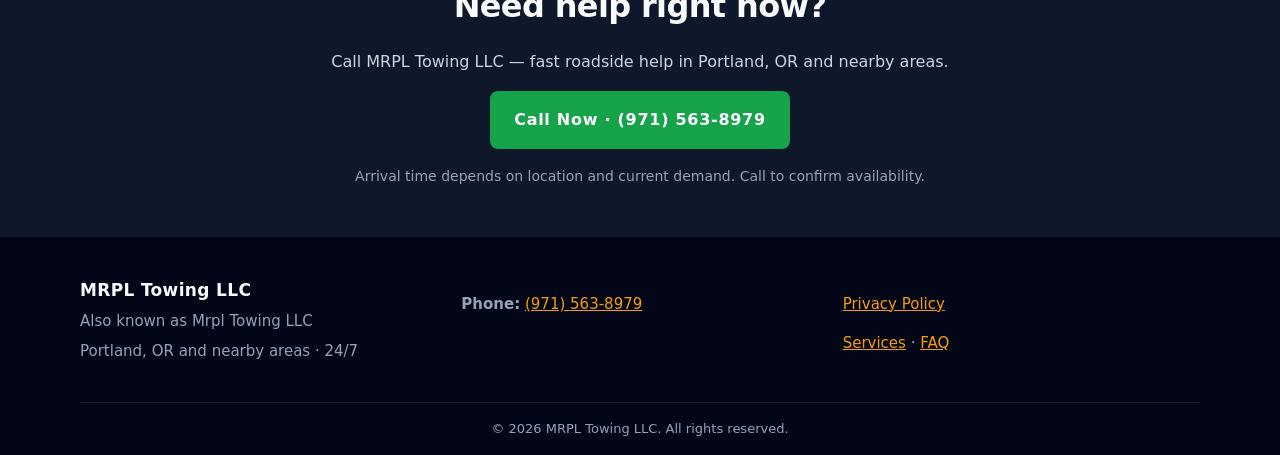
==== commit 6bdf5924: "Remove header call icon and fix mobile footer gap" ====
--- a/index.html
+++ b/index.html
@@ -115,8 +115,8 @@
         <span class="logo-mark" aria-hidden="true">MRPL</span>
         <span class="logo-text">MRPL Towing LLC</span>
       </a>
-      <!-- 02.03.2026 DB Refactoring cursor by Me4Hik START - header call phone icon -->
-      <a class="btn btn-call btn-header cta-phone" href="tel:+19715638979" data-conversion="phone_call" data-phone="+19715638979"><span class="btn-header-icon" aria-hidden="true">☎</span>Call (971) 563-8979</a>
+      <!-- 02.03.2026 DB Refactoring cursor by Me4Hik START - remove unstable header phone icon -->
+      <a class="btn btn-call btn-header cta-phone" href="tel:+19715638979" data-conversion="phone_call" data-phone="+19715638979">Call (971) 563-8979</a>
       <!-- 02.03.2026 DB Refactoring cursor by Me4Hik END -->
     </div>
   </header>
--- a/css/styles.css
+++ b/css/styles.css
@@ -1567,7 +1567,7 @@
 /* 02.03.2026 DB Refactoring cursor by Me4Hik END */
 
 /* 02.03.2026 DB Refactoring cursor by Me4Hik START - footer bottom background and header phone icon */
-
+/*
 html {
   background-color: #020617;
 }
@@ -1593,5 +1593,24 @@
     font-size: 0.85em;
   }
 }
-
-/* 02.03.2026 DB Refactoring cursor by Me4Hik END */
+*/
+/* 02.03.2026 DB Refactoring cursor by Me4Hik END */
+
+/* 02.03.2026 DB Refactoring cursor by Me4Hik START - robust mobile footer background fix */
+
+html,
+body {
+  background-color: #020617;
+}
+
+main {
+  background-color: var(--color-surface-muted);
+}
+
+.site-footer {
+  margin-top: 0;
+  margin-bottom: 0;
+  padding-bottom: calc(1rem + env(safe-area-inset-bottom, 0px));
+}
+
+/* 02.03.2026 DB Refactoring cursor by Me4Hik END */
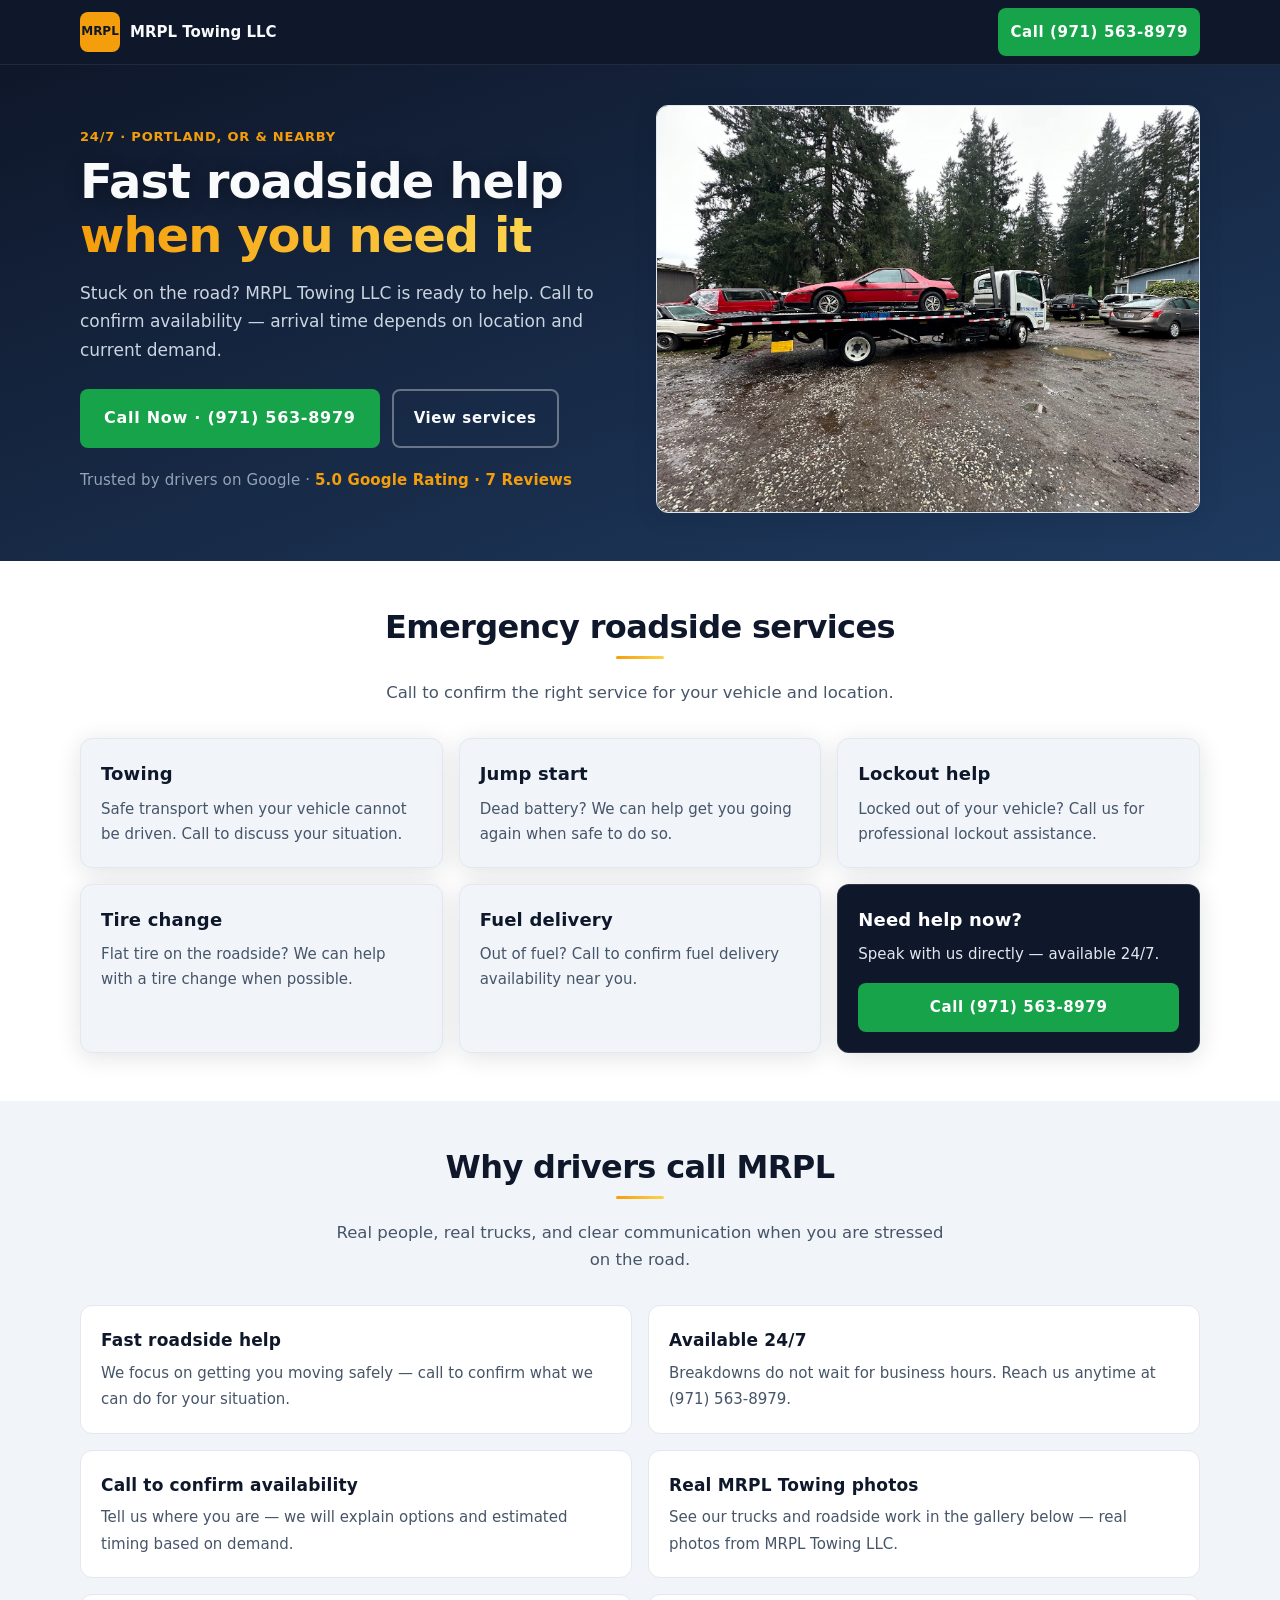
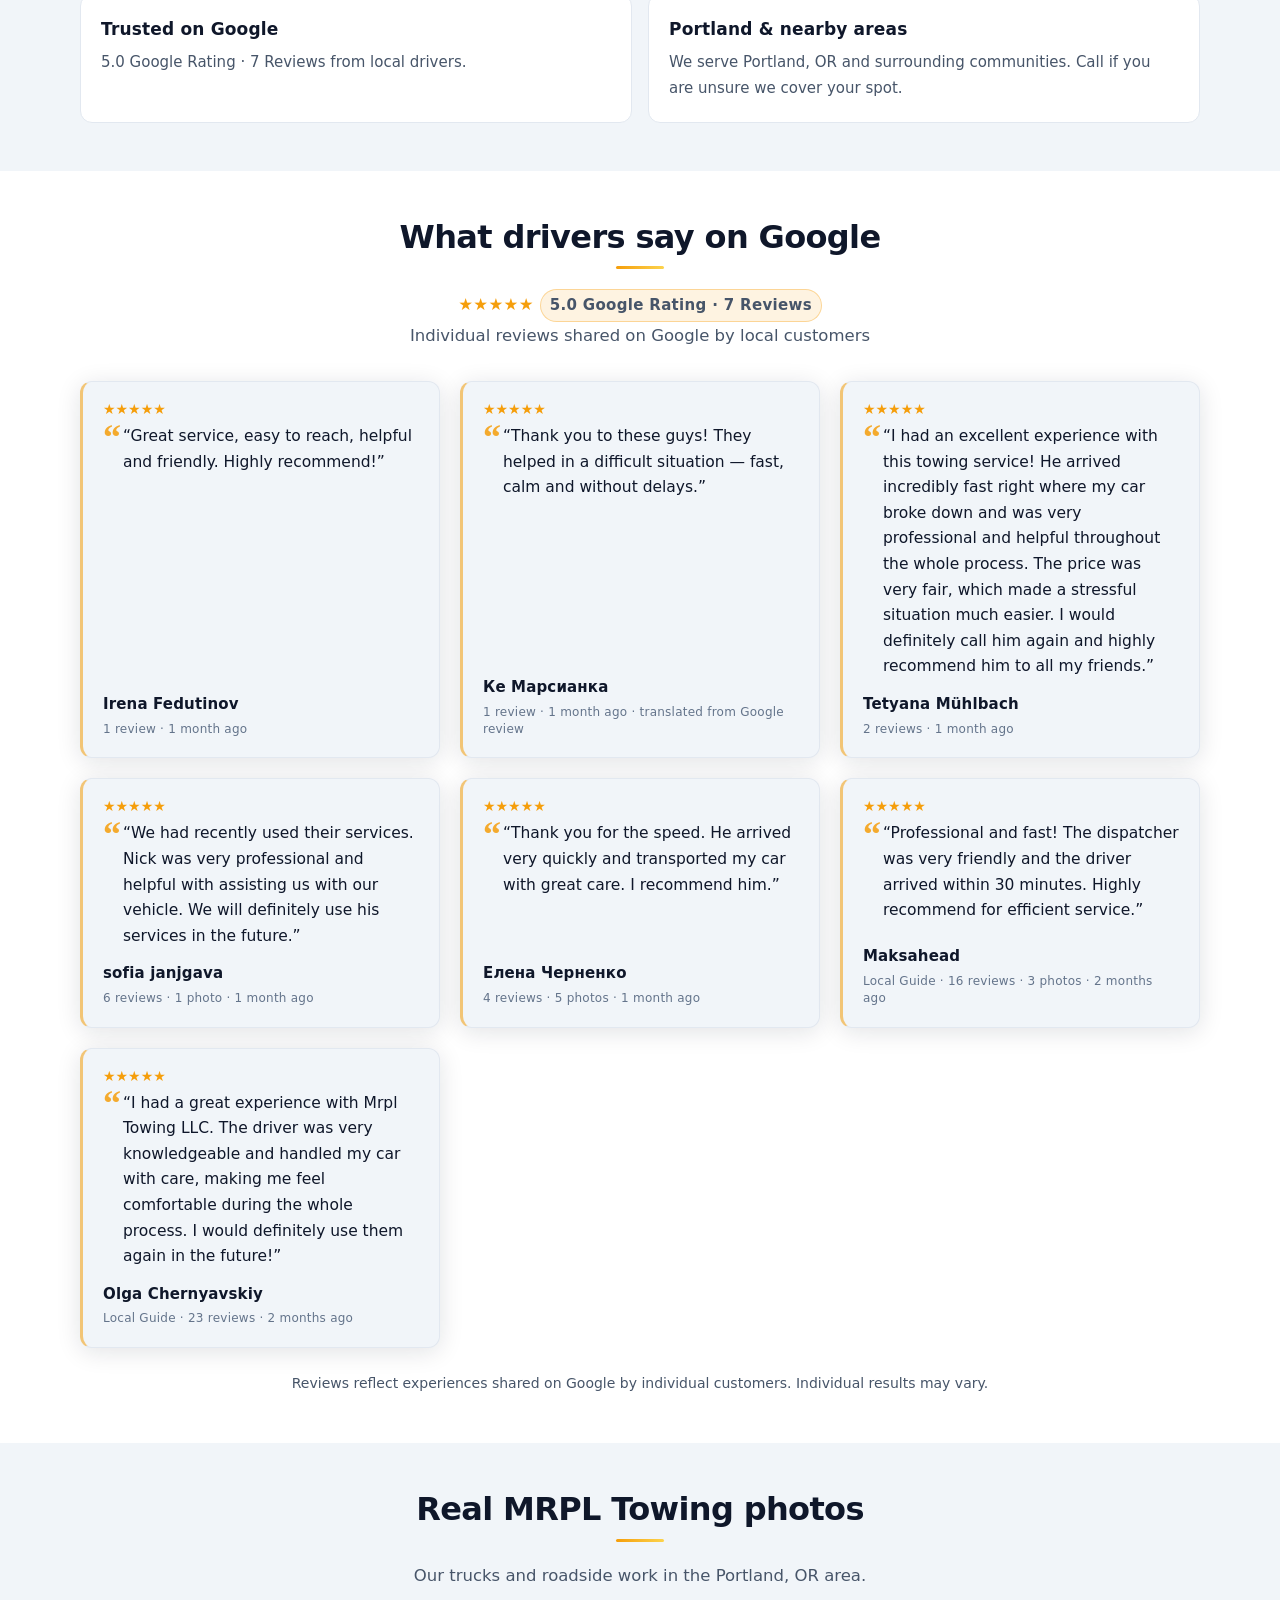
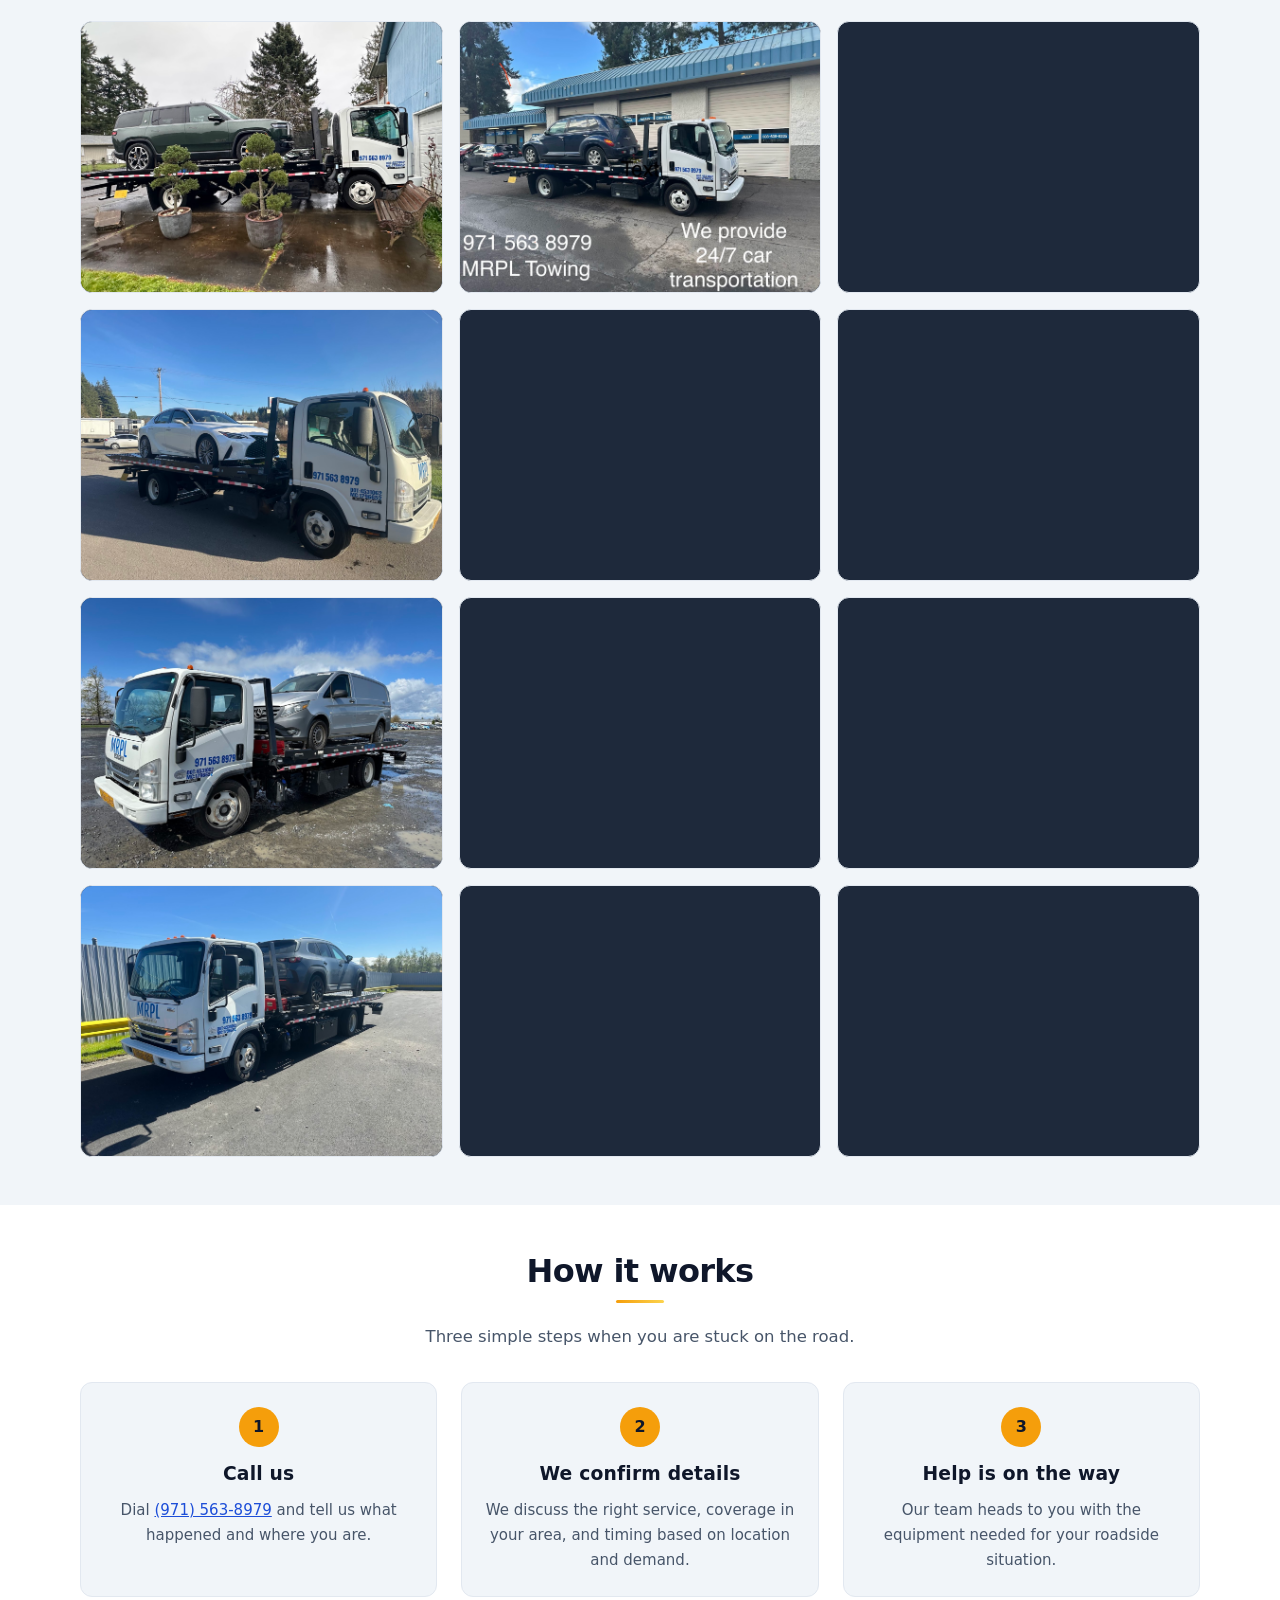
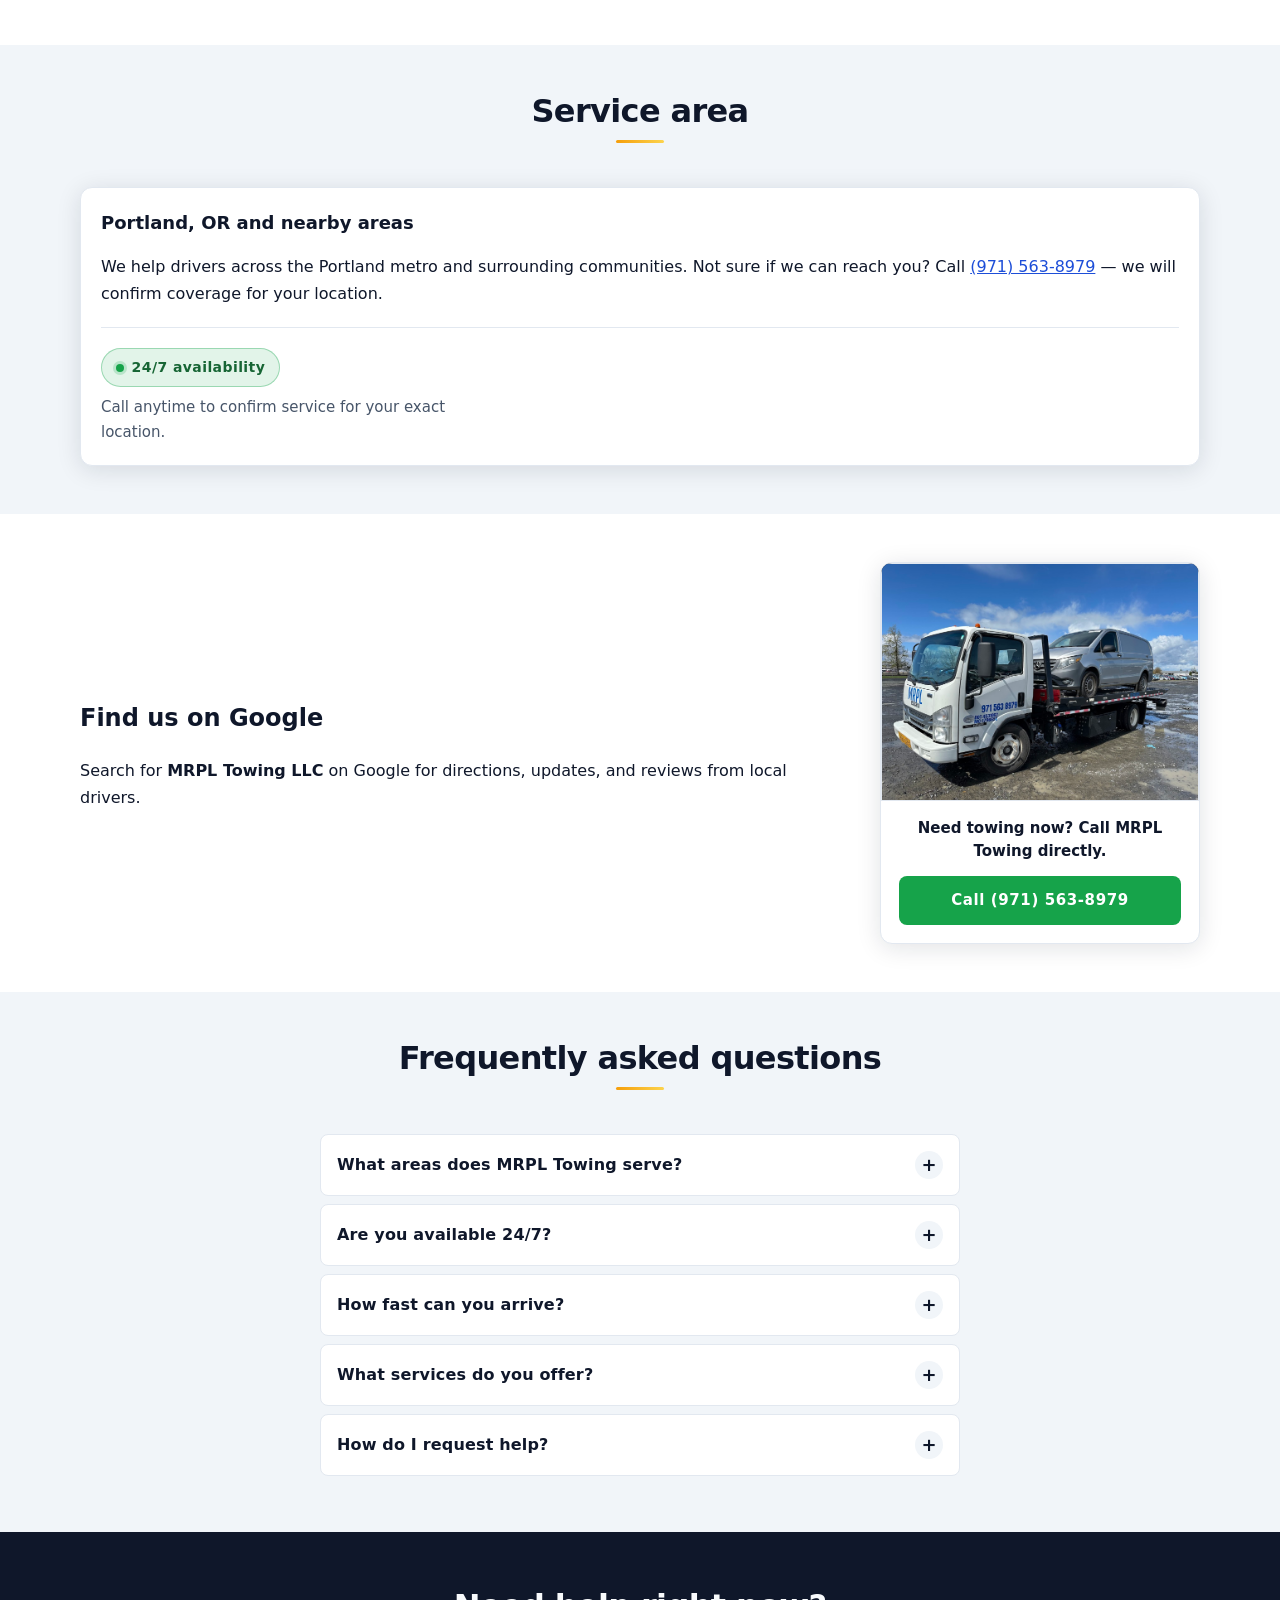
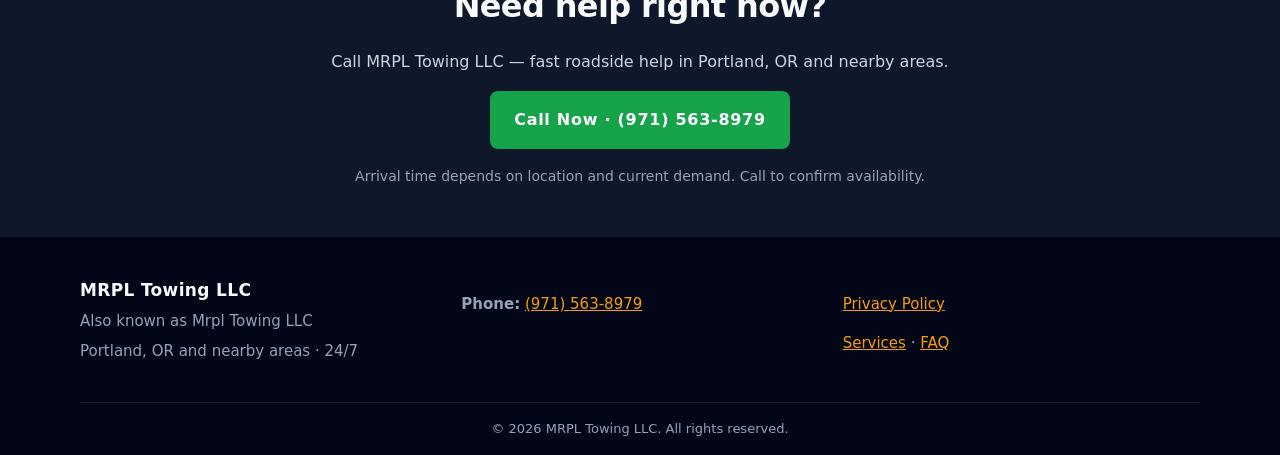
==== commit ac4ecd1e: "Add Google Ads base tag" ====
--- a/index.html
+++ b/index.html
@@ -2,6 +2,17 @@
 <html lang="en">
 <head>
   <meta charset="UTF-8">
+  <!-- 02.03.2026 DB Refactoring cursor by Me4Hik START - Google Ads base tag -->
+  <!-- Google tag (gtag.js) -->
+  <script async src="https://www.googletagmanager.com/gtag/js?id=AW-18004698091"></script>
+  <script>
+    window.dataLayer = window.dataLayer || [];
+    function gtag(){dataLayer.push(arguments);}
+    gtag('js', new Date());
+
+    gtag('config', 'AW-18004698091');
+  </script>
+  <!-- 02.03.2026 DB Refactoring cursor by Me4Hik END -->
   <!-- 02.03.2026 DB Refactoring cursor by Me4Hik START - viewport-fit for footer safe-area -->
   <meta name="viewport" content="width=device-width, initial-scale=1.0, viewport-fit=cover">
   <!-- 02.03.2026 DB Refactoring cursor by Me4Hik END -->
--- a/css/styles.css
+++ b/css/styles.css
@@ -1597,7 +1597,7 @@
 /* 02.03.2026 DB Refactoring cursor by Me4Hik END */
 
 /* 02.03.2026 DB Refactoring cursor by Me4Hik START - robust mobile footer background fix */
-
+/*
 html,
 body {
   background-color: #020617;
@@ -1612,5 +1612,118 @@
   margin-bottom: 0;
   padding-bottom: calc(1rem + env(safe-area-inset-bottom, 0px));
 }
-
-/* 02.03.2026 DB Refactoring cursor by Me4Hik END */
+*/
+/* 02.03.2026 DB Refactoring cursor by Me4Hik END */
+
+/* 02.03.2026 DB Refactoring cursor by Me4Hik START - fix mobile footer bottom gap */
+
+:root {
+  --color-footer-bg: #020617;
+}
+
+html {
+  background: var(--color-footer-bg);
+  min-height: 100%;
+}
+
+body {
+  background: var(--color-footer-bg);
+  min-height: 100%;
+  min-height: 100dvh;
+  min-height: -webkit-fill-available;
+  padding-bottom: 0;
+}
+
+main {
+  background-color: var(--color-surface-muted);
+}
+
+.site-footer {
+  background-color: var(--color-footer-bg);
+  margin-top: 0;
+  margin-bottom: 0;
+  padding-bottom: calc(1rem + env(safe-area-inset-bottom, 0px));
+}
+
+@media (max-width: 767px) {
+  html::after {
+    content: "";
+    position: fixed;
+    left: 0;
+    right: 0;
+    bottom: 0;
+    width: 100%;
+    height: env(safe-area-inset-bottom, 0px);
+    min-height: 1px;
+    background: var(--color-footer-bg);
+    pointer-events: none;
+    z-index: 850;
+  }
+}
+
+/* 02.03.2026 DB Refactoring cursor by Me4Hik END */
+
+/* 02.03.2026 DB Refactoring cursor by Me4Hik START - mobile density polish for final CTA and footer */
+
+@media (max-width: 767px) {
+  .section.final-cta {
+    padding: 1.75rem 0;
+  }
+
+  .final-cta-inner {
+    gap: 0.65rem;
+  }
+
+  .final-cta h2 {
+    font-size: clamp(1.35rem, 5vw, 1.625rem);
+  }
+
+  .final-cta p {
+    font-size: 0.9375rem;
+    line-height: 1.45;
+  }
+
+  .final-cta-note {
+    font-size: 0.8125rem !important;
+    line-height: 1.4;
+  }
+
+  .site-footer {
+    padding-top: 1.25rem;
+    padding-bottom: calc(0.65rem + env(safe-area-inset-bottom, 0px));
+    font-size: 0.875rem;
+    line-height: 1.45;
+  }
+
+  .footer-grid {
+    gap: 0.75rem;
+    margin-bottom: 0.85rem;
+  }
+
+  .footer-name {
+    font-size: 1rem;
+    margin-bottom: 0.15rem;
+  }
+
+  .footer-legal,
+  .footer-brand p {
+    margin-bottom: 0.2rem;
+  }
+
+  .footer-contact p,
+  .footer-links p {
+    margin: 0 0 0.3rem;
+  }
+
+  .footer-links p:last-child {
+    margin-bottom: 0;
+  }
+
+  .footer-bottom {
+    padding-top: 0.65rem;
+    font-size: 0.75rem;
+    line-height: 1.4;
+  }
+}
+
+/* 02.03.2026 DB Refactoring cursor by Me4Hik END */
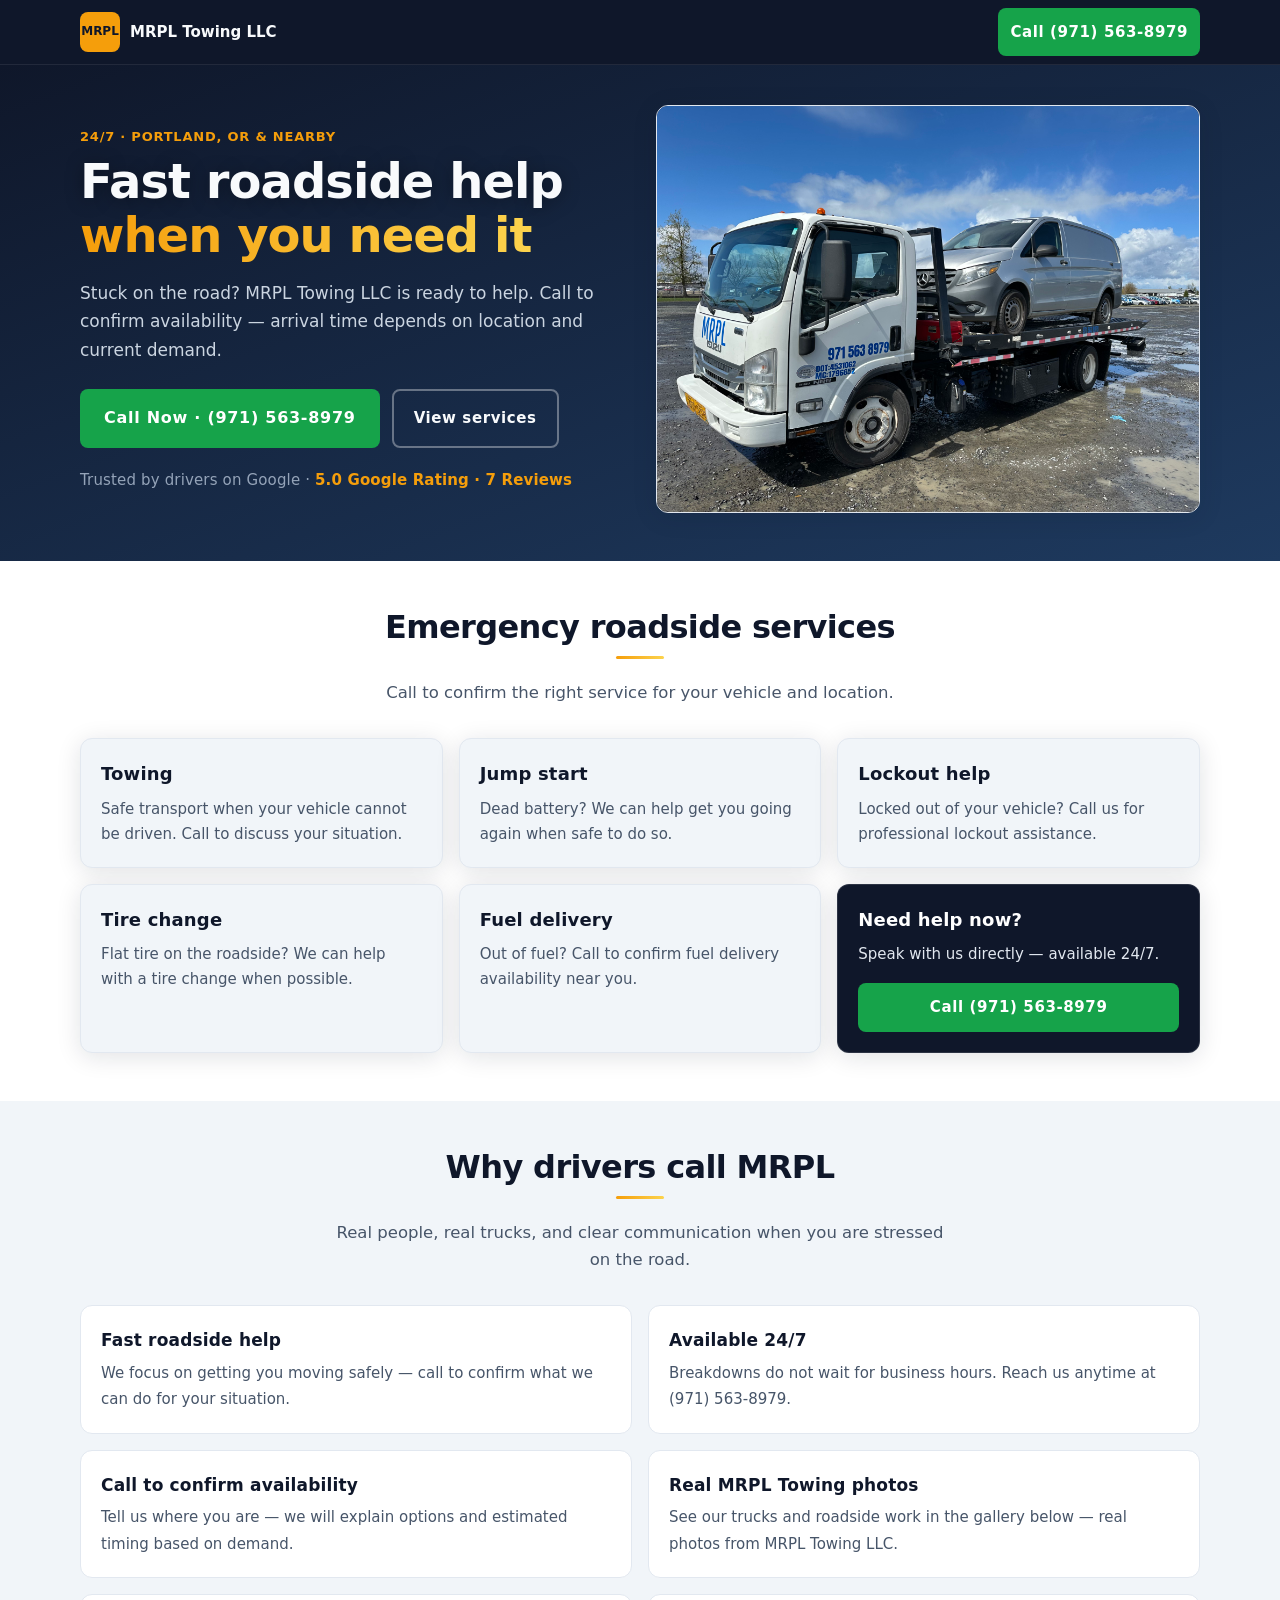
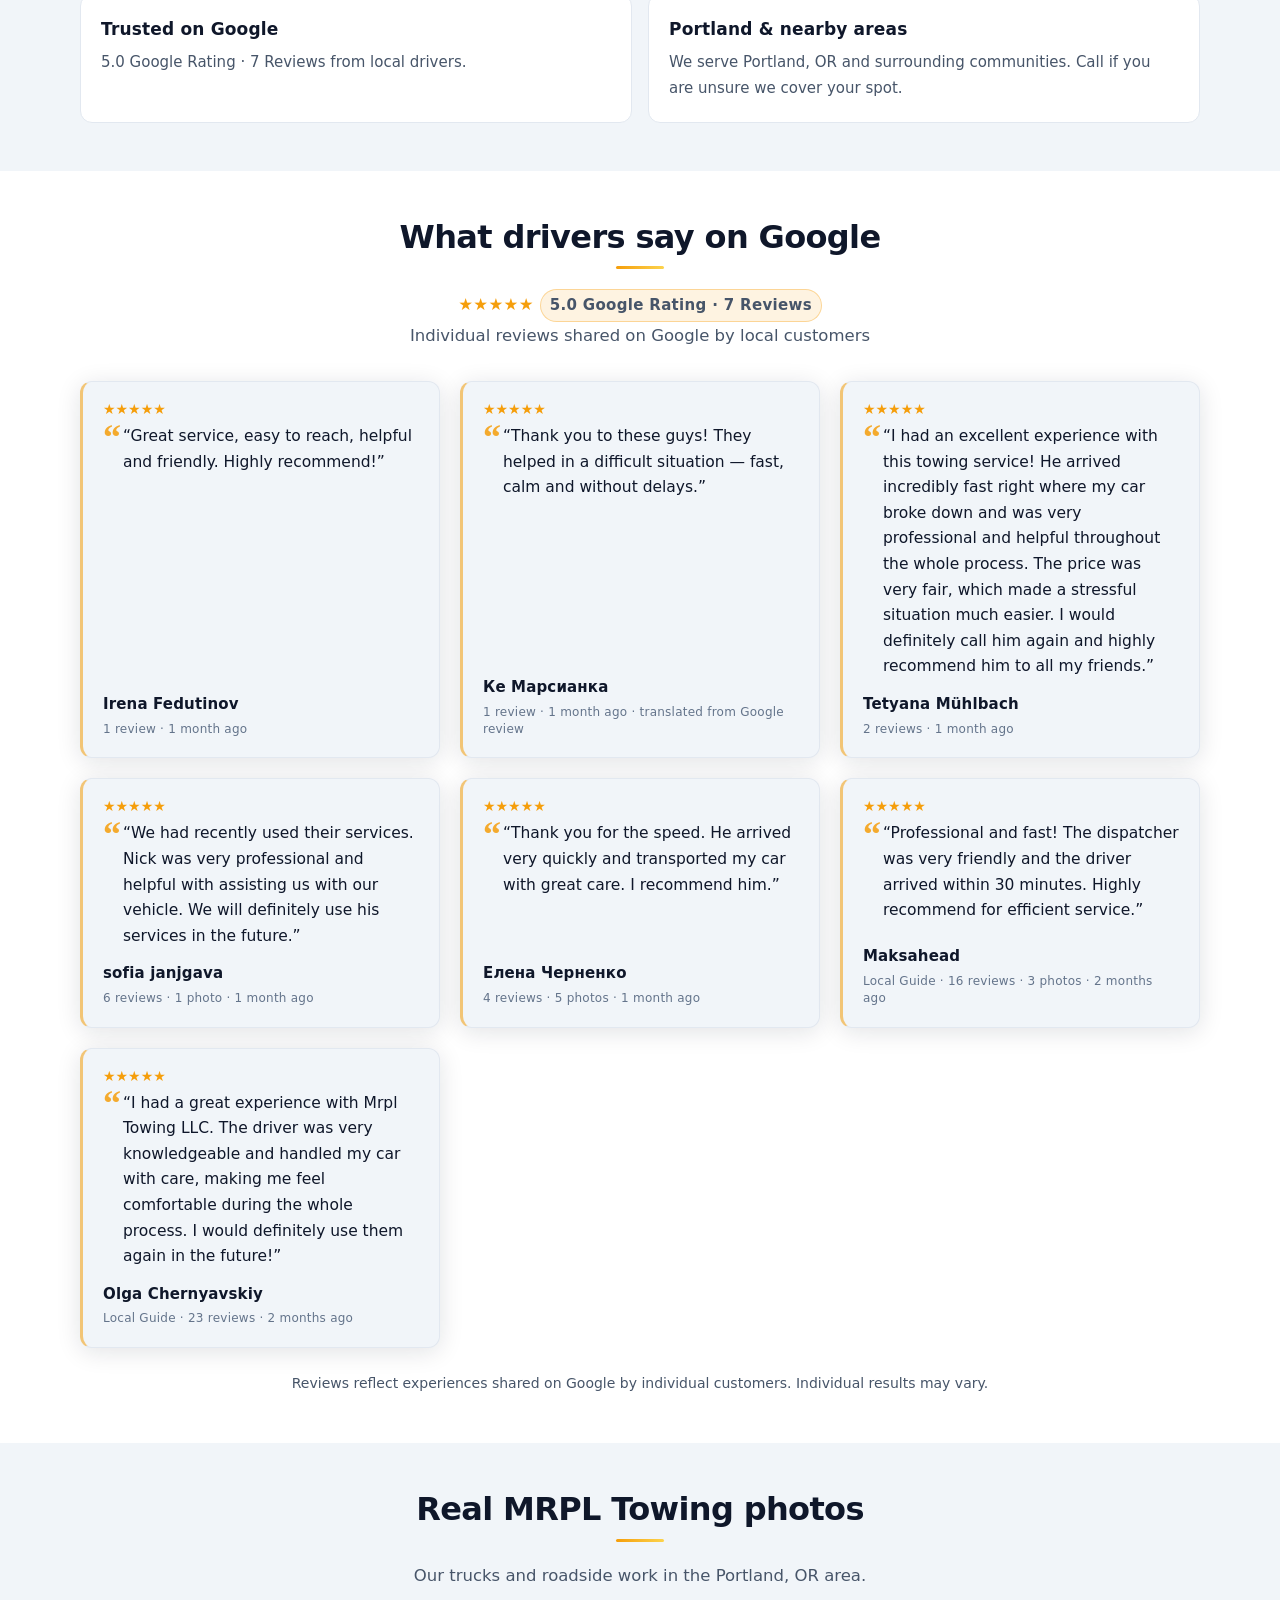
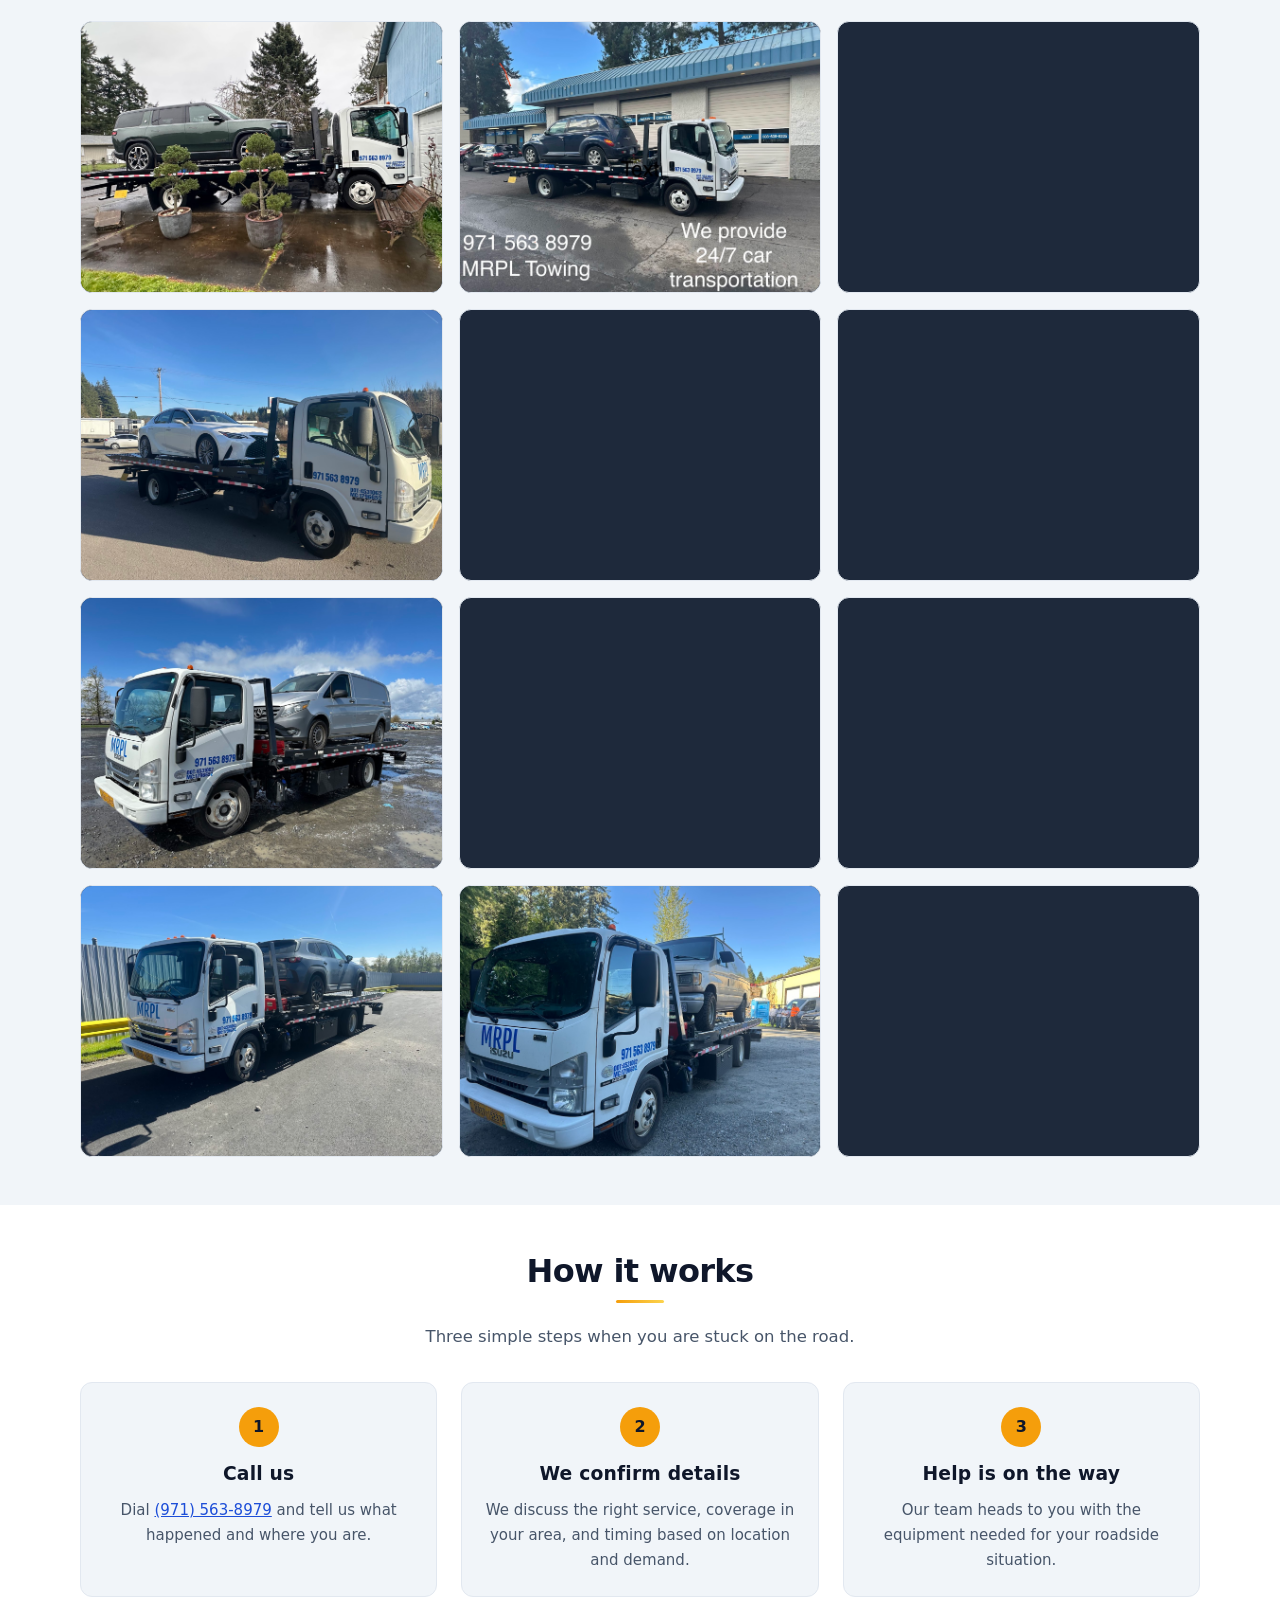
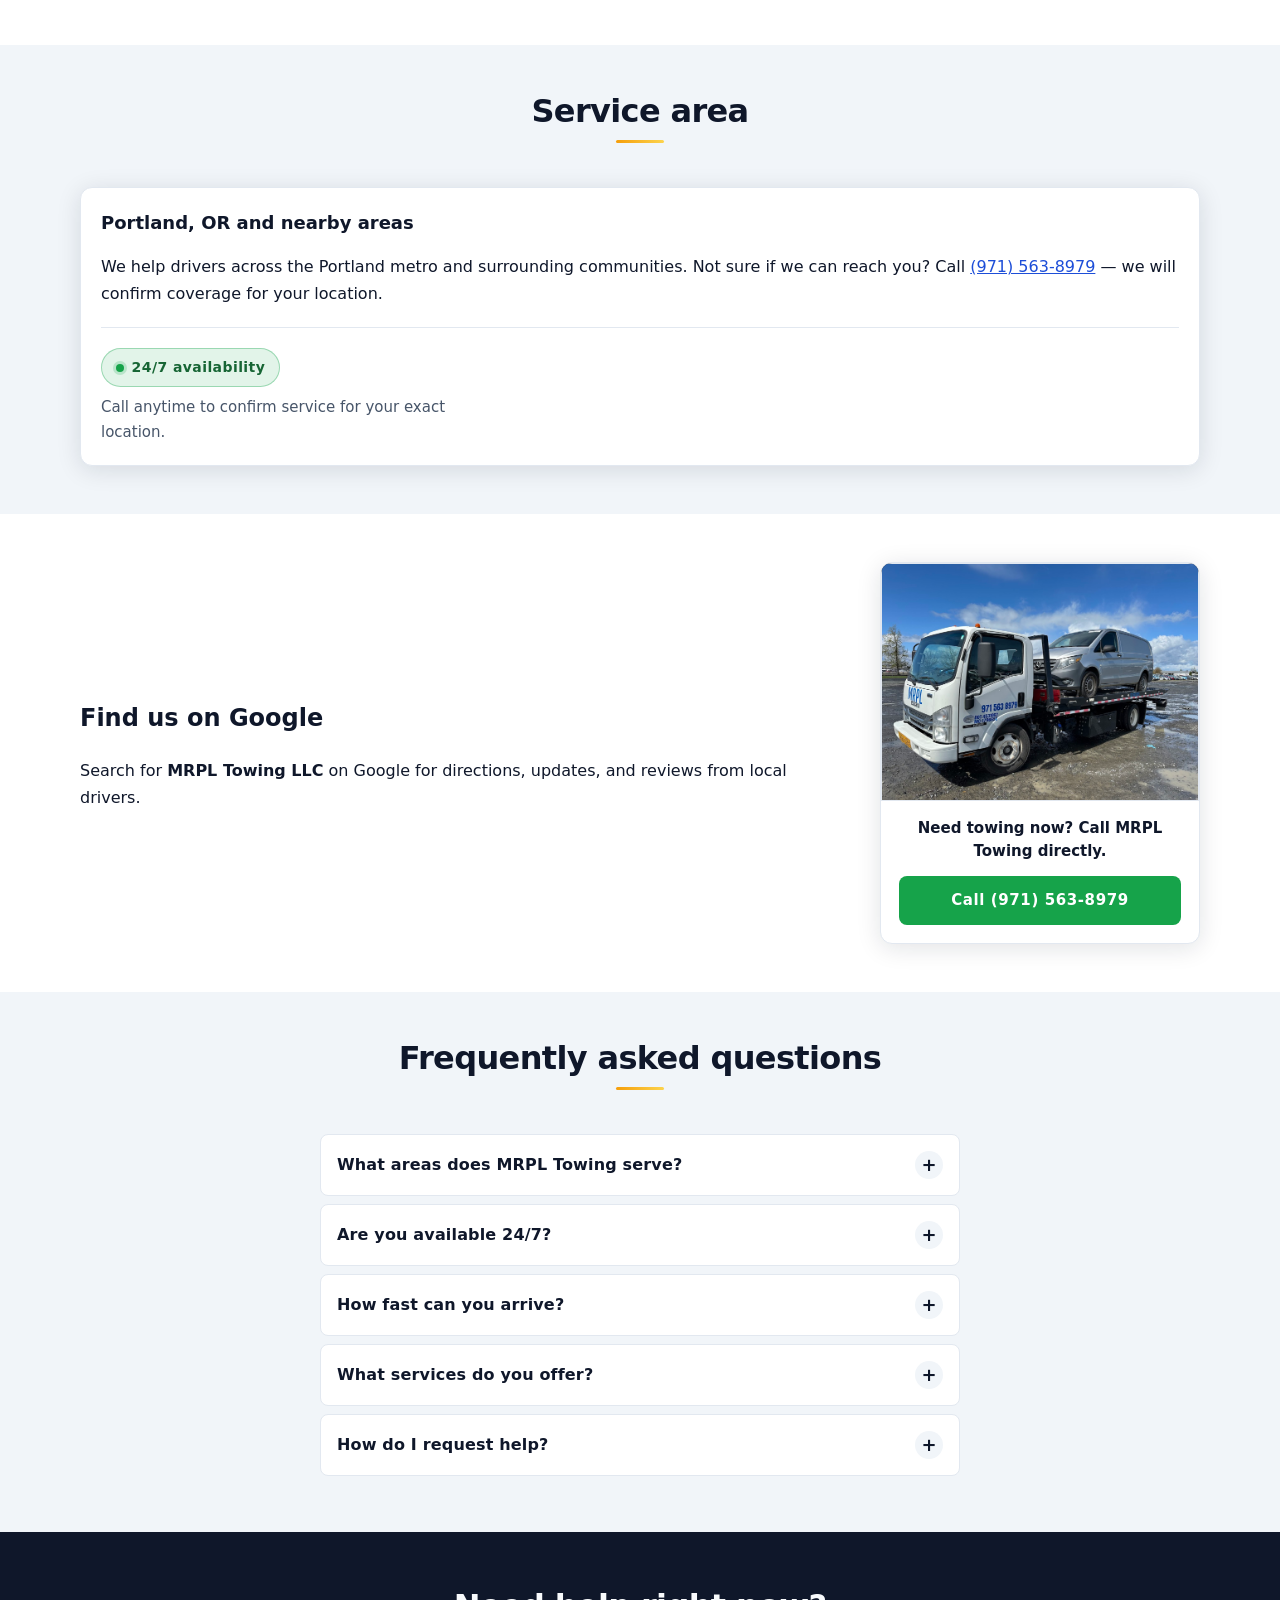
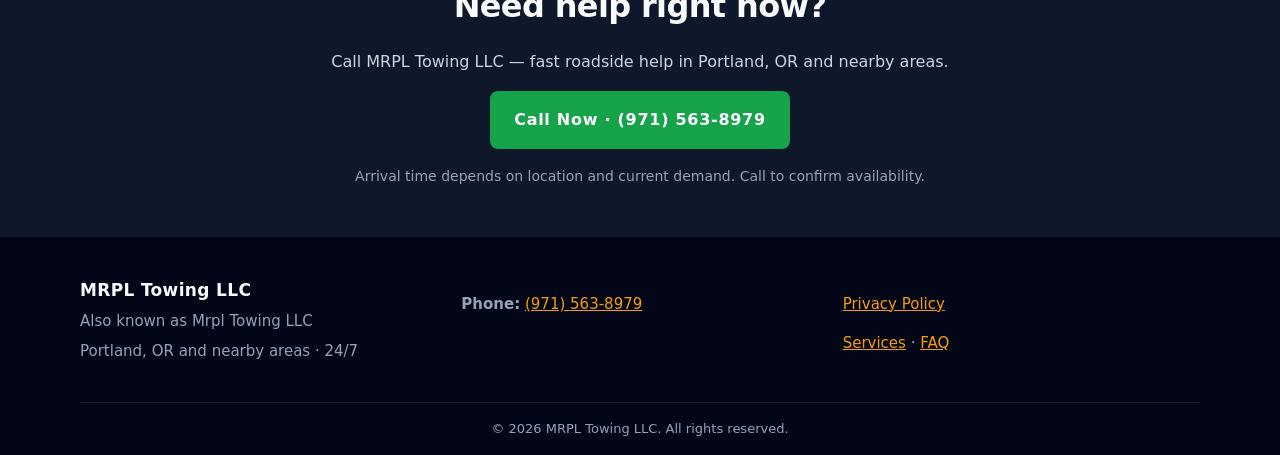
==== commit adb45ed8: "Update MRPL hero image" ====
--- a/index.html
+++ b/index.html
@@ -153,8 +153,8 @@
           <!-- 02.03.2026 DB Refactoring cursor by Me4Hik START - hero real photo evakuator-01.jpg -->
           <figure class="media-block media-block--hero">
             <img
-              src="/images/evakuator-01.jpg"
-              alt="MRPL Towing truck ready for roadside assistance in Portland, Oregon"
+              src="/images/mrpl-hero-mercedes-van.jpeg"
+              alt="MRPL Towing flatbed tow truck carrying a gray Mercedes van in the Portland Metro area"
               width="800"
               height="600"
               decoding="async"
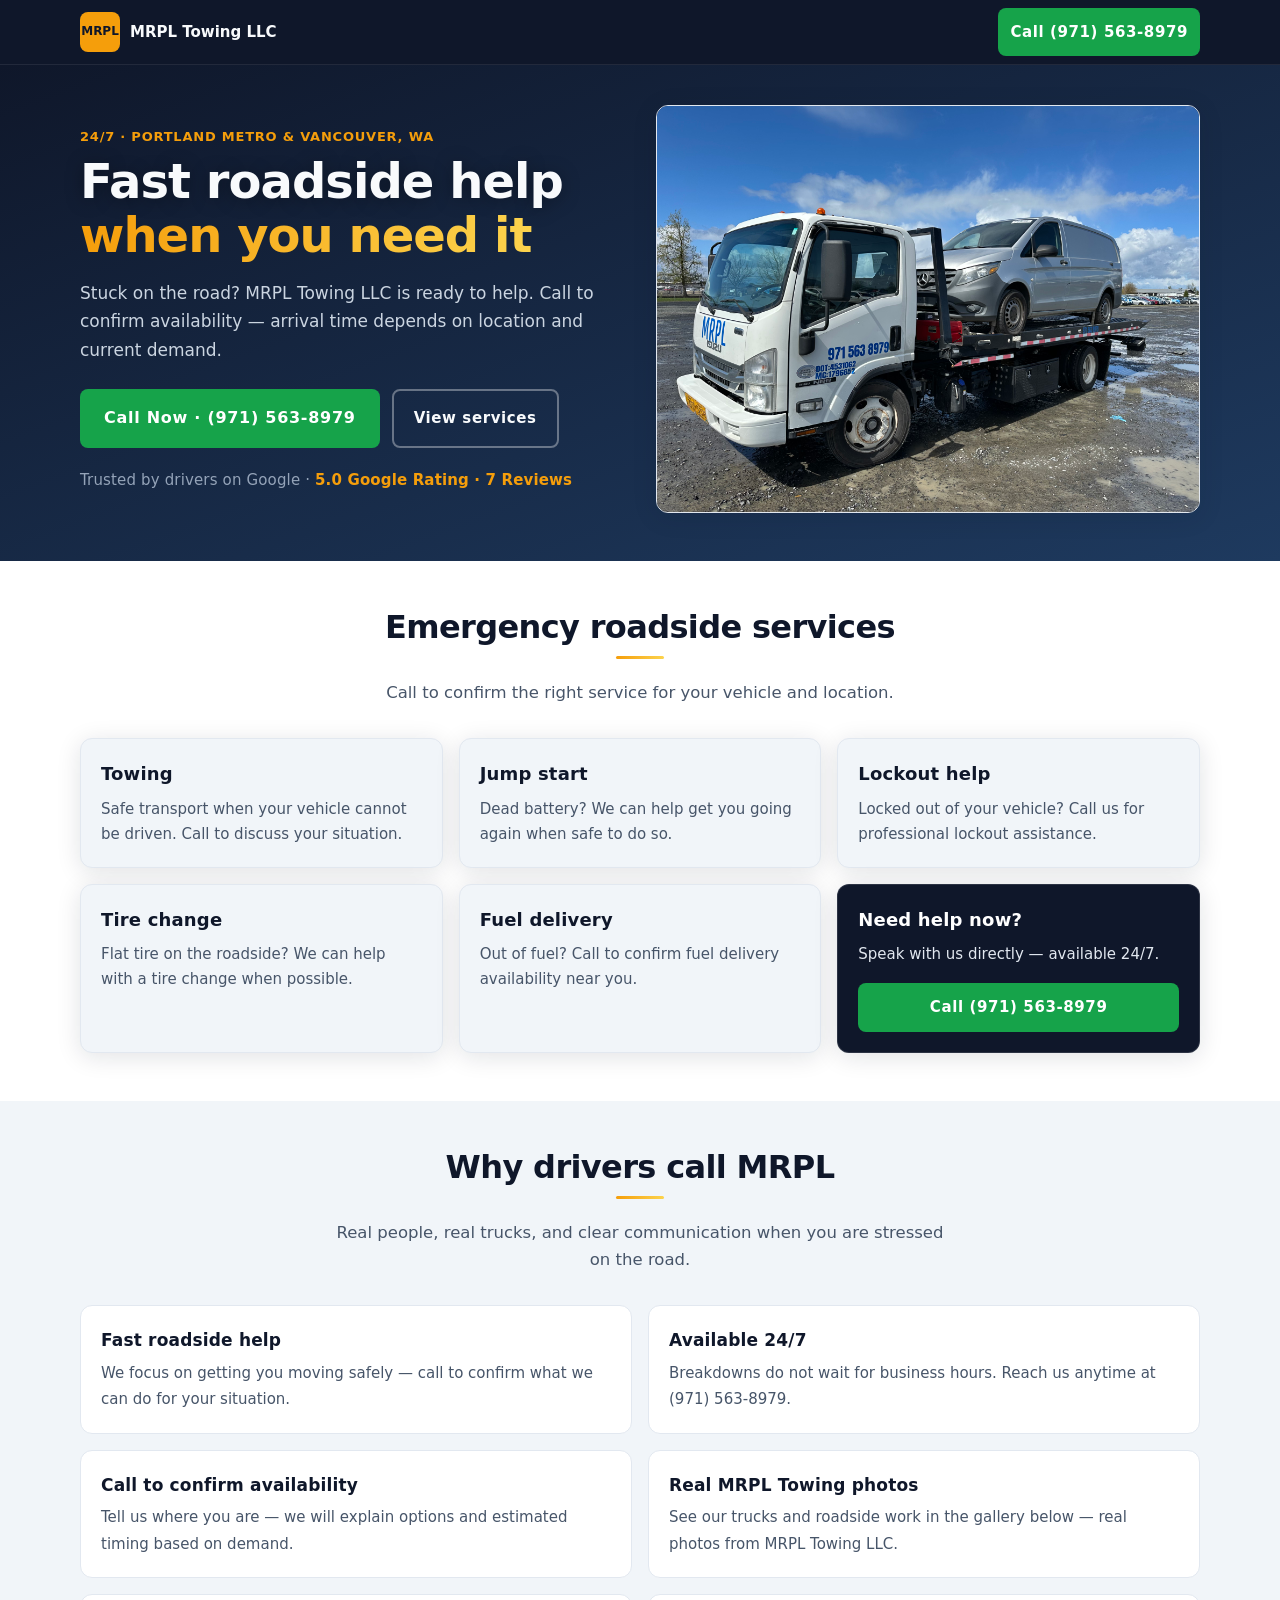
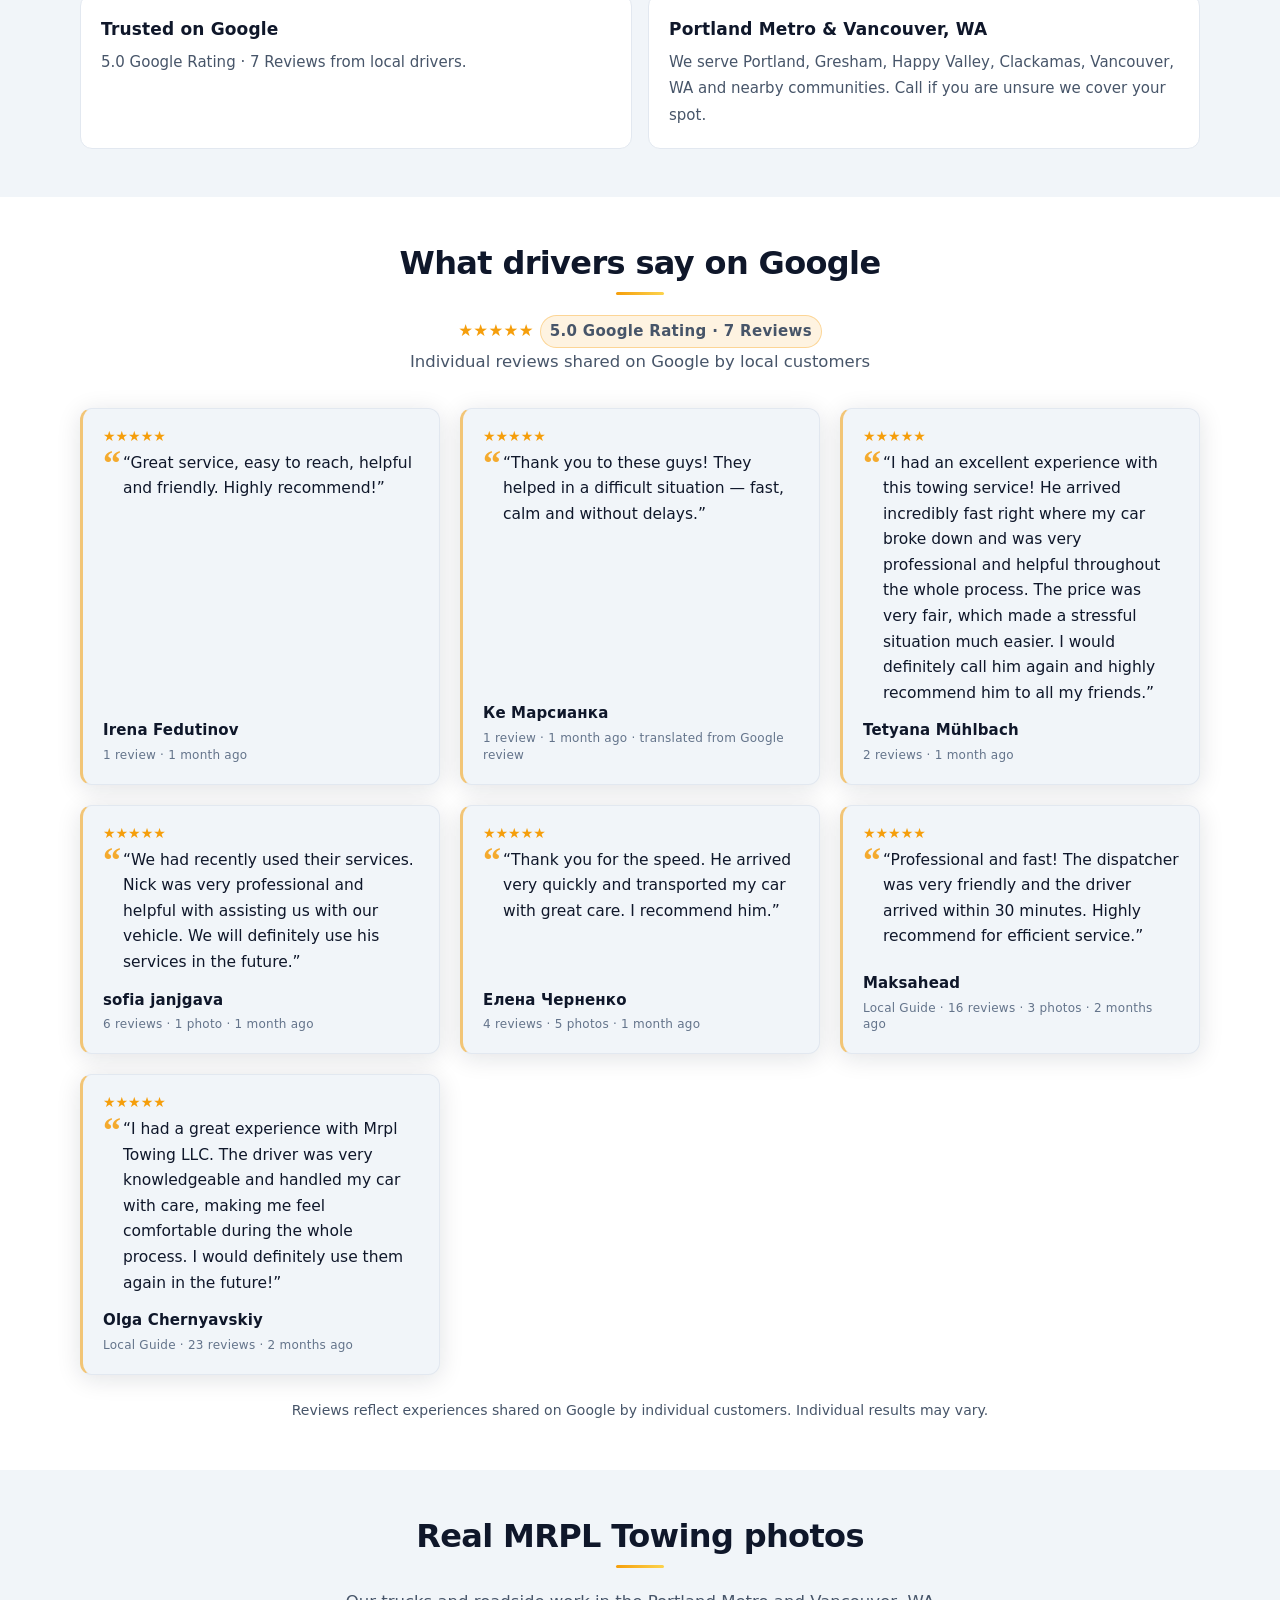
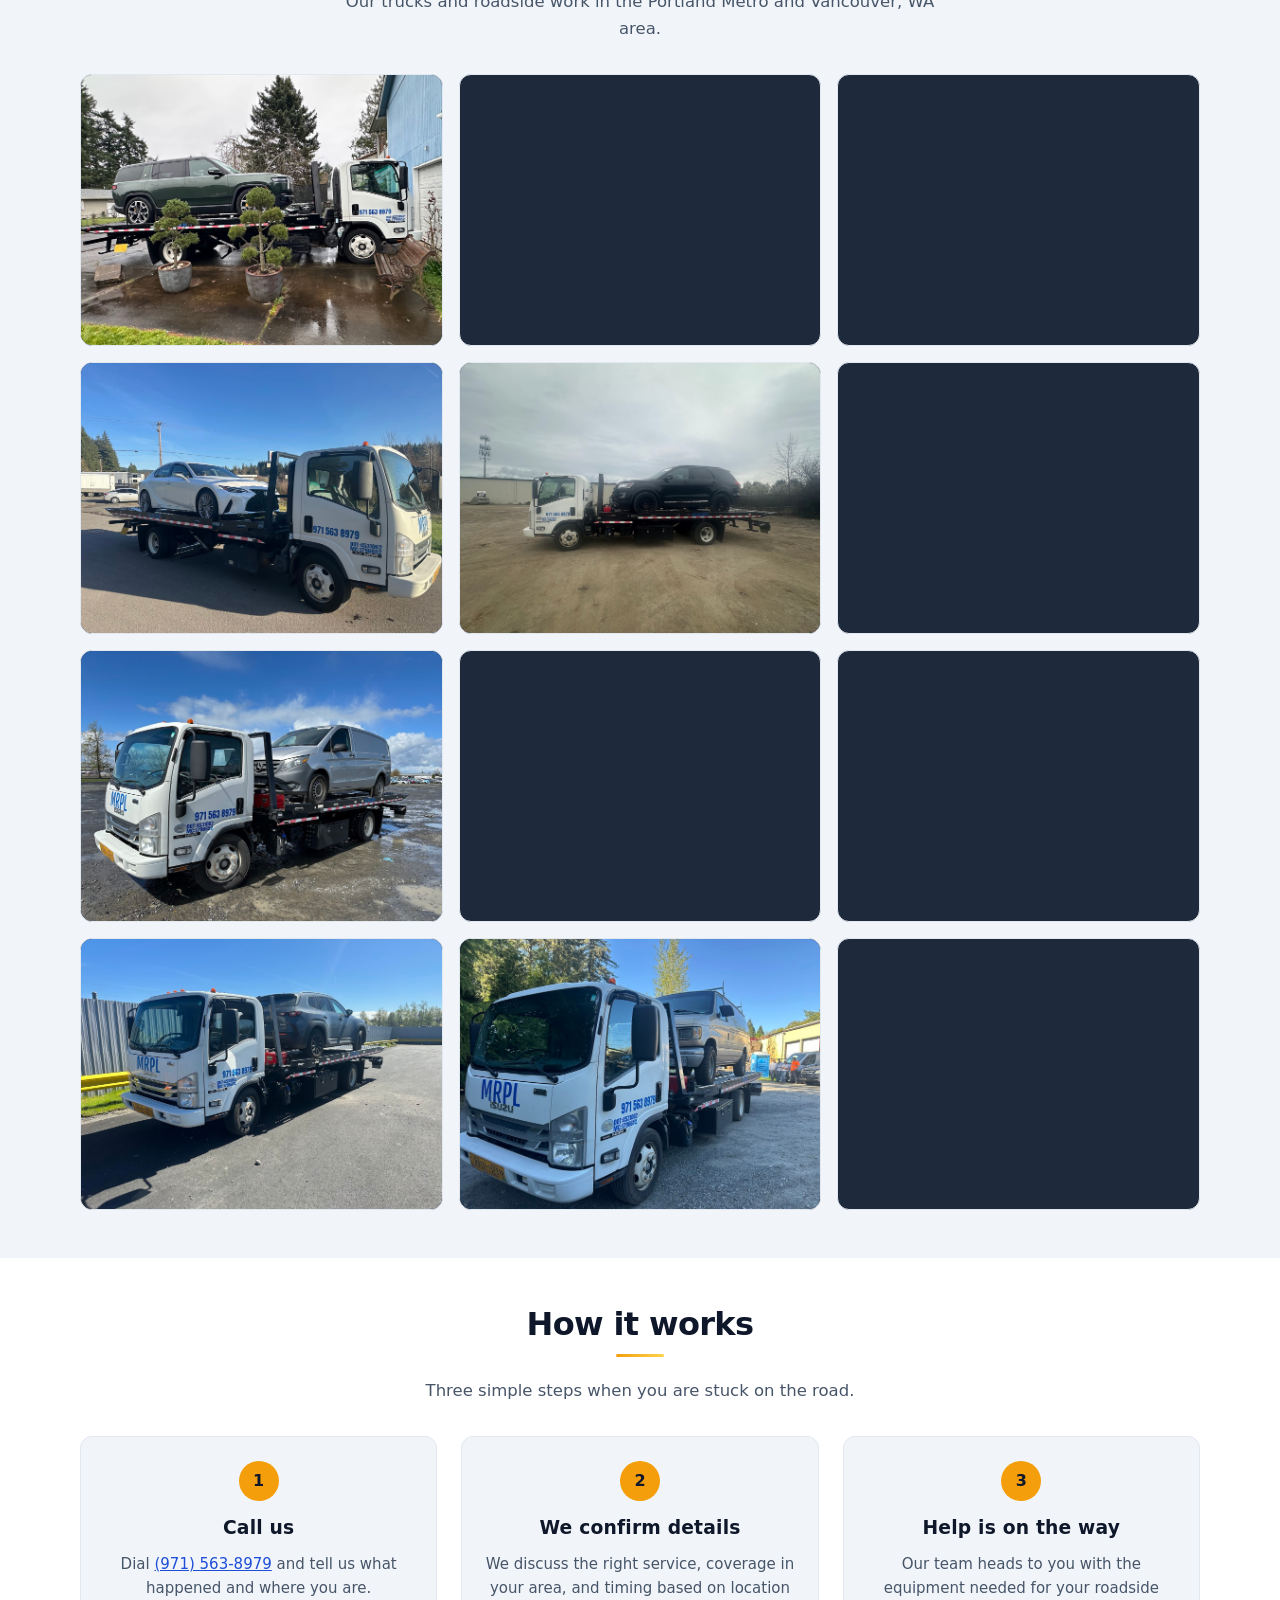
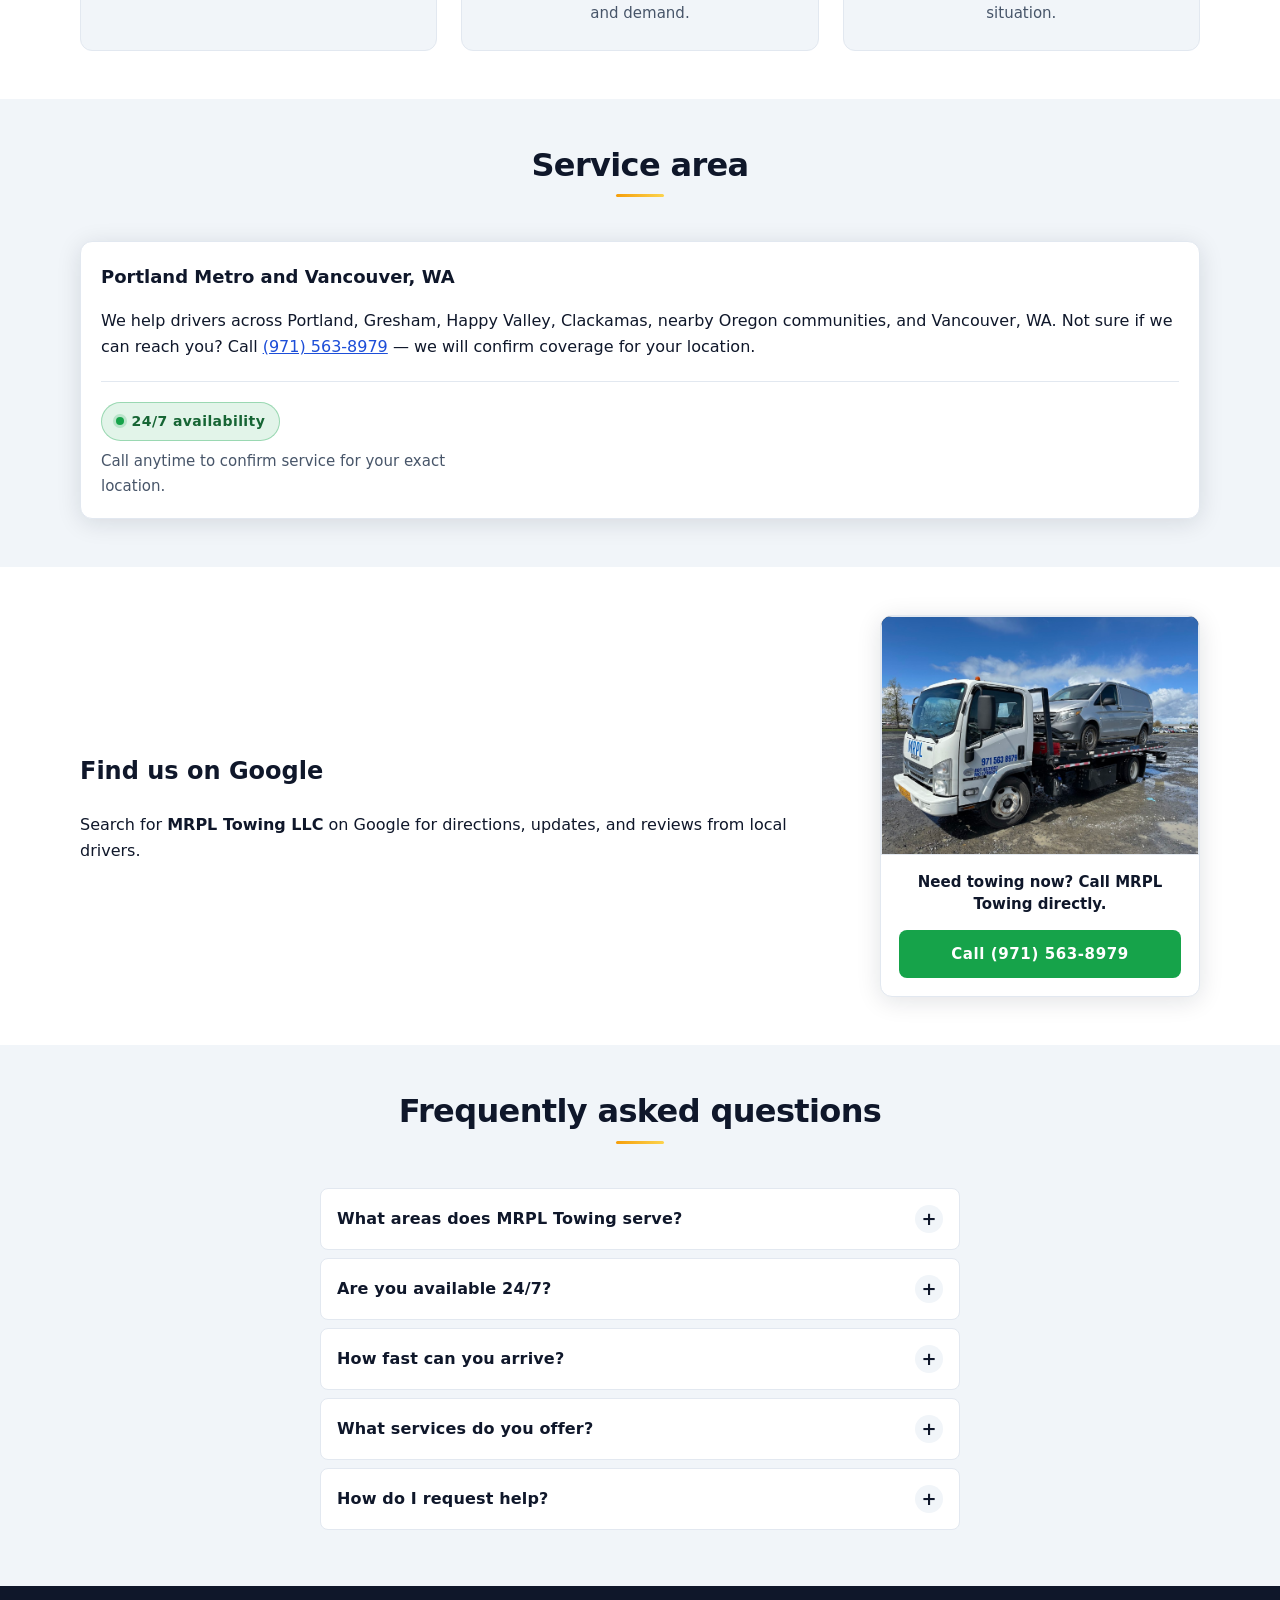
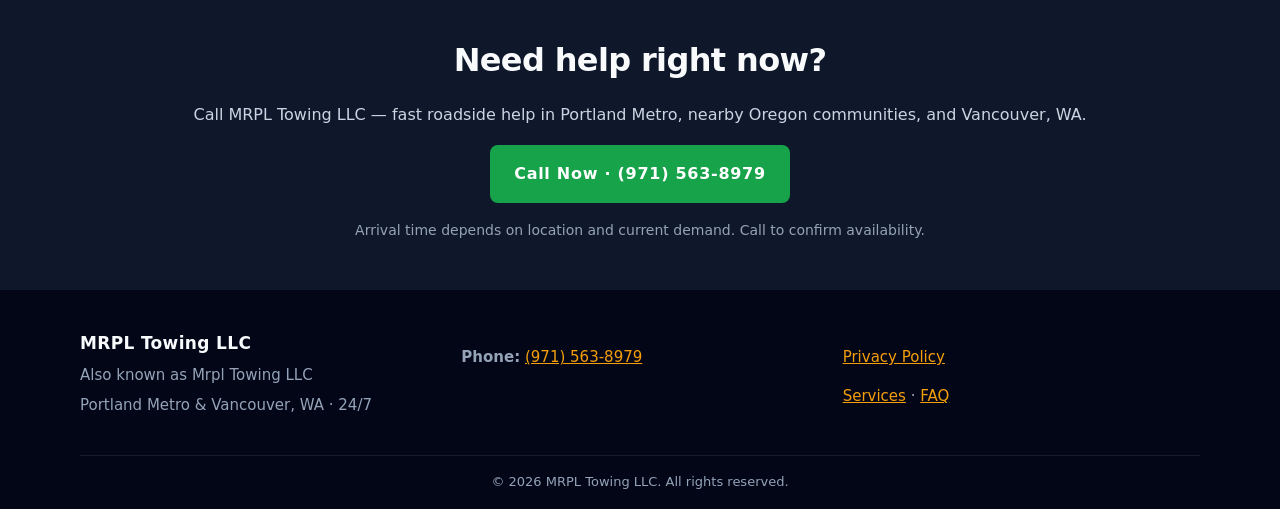
==== commit b7525617: "Update MRPL service area" ====
--- a/index.html
+++ b/index.html
@@ -17,23 +17,23 @@
   <meta name="viewport" content="width=device-width, initial-scale=1.0, viewport-fit=cover">
   <!-- 02.03.2026 DB Refactoring cursor by Me4Hik END -->
   <!-- 02.03.2026 DB Refactoring cursor by Me4Hik START - MRPL Towing landing meta and SEO -->
-  <title>MRPL Towing LLC | 24/7 Towing in Portland, OR</title>
-  <meta name="description" content="MRPL Towing LLC — fast roadside help in Portland, OR and nearby areas. Call (971) 563-8979 anytime. Towing, jump start, lockout, tire change, and fuel delivery.">
+  <title>MRPL Towing LLC | 24/7 Towing in Portland, OR & Vancouver, WA</title>
+  <meta name="description" content="MRPL Towing LLC — fast roadside help in Portland Metro, nearby Oregon communities, and Vancouver, WA. Call (971) 563-8979 anytime. Towing, jump start, lockout, tire change, and fuel delivery.">
   <link rel="canonical" href="https://mrpltowing.com/">
   <meta name="robots" content="index, follow">
   <meta name="theme-color" content="#0f172a">
 
   <meta property="og:type" content="website">
   <meta property="og:url" content="https://mrpltowing.com/">
-  <meta property="og:title" content="MRPL Towing LLC | 24/7 Towing in Portland, OR">
-  <meta property="og:description" content="Fast roadside help in Portland, OR. Call (971) 563-8979 — available 24/7. Real MRPL Towing photos and trusted Google reviews.">
+  <meta property="og:title" content="MRPL Towing LLC | 24/7 Towing in Portland, OR & Vancouver, WA">
+  <meta property="og:description" content="Fast roadside help in Portland Metro, nearby Oregon communities, and Vancouver, WA. Call (971) 563-8979 — available 24/7. Real MRPL Towing photos and trusted Google reviews.">
   <meta property="og:image" content="https://mrpltowing.com/images/evakuator-01.jpg">
   <meta property="og:locale" content="en_US">
   <meta property="og:site_name" content="MRPL Towing LLC">
 
   <meta name="twitter:card" content="summary_large_image">
-  <meta name="twitter:title" content="MRPL Towing LLC | 24/7 Towing in Portland, OR">
-  <meta name="twitter:description" content="Fast roadside help in Portland, OR. Call (971) 563-8979 — available 24/7.">
+  <meta name="twitter:title" content="MRPL Towing LLC | 24/7 Towing in Portland, OR & Vancouver, WA">
+  <meta name="twitter:description" content="Fast roadside help in Portland Metro and Vancouver, WA. Call (971) 563-8979 — available 24/7.">
   <meta name="twitter:image" content="https://mrpltowing.com/images/evakuator-01.jpg">
   <!-- 02.03.2026 DB Refactoring cursor by Me4Hik END -->
 
@@ -47,10 +47,10 @@
     "url": "https://mrpltowing.com/",
     "telephone": "+1-971-563-8979",
     "image": "https://mrpltowing.com/images/evakuator-01.jpg",
-    "description": "24/7 towing and roadside assistance in Portland, Oregon and nearby areas.",
+    "description": "24/7 towing and roadside assistance in Portland Metro, nearby Oregon communities, and Vancouver, WA.",
     "areaServed": {
       "@type": "AdministrativeArea",
-      "name": "Portland, OR and nearby areas"
+      "name": "Portland Metro and Vancouver, WA"
     },
     "openingHours": "Mo-Su 00:00-24:00",
     "sameAs": []
@@ -66,7 +66,7 @@
         "name": "What areas does MRPL Towing serve?",
         "acceptedAnswer": {
           "@type": "Answer",
-          "text": "We serve Portland, Oregon and nearby areas. Call (971) 563-8979 to confirm we can reach your location."
+          "text": "We serve Portland Metro, nearby Oregon communities, and Vancouver, WA. Call (971) 563-8979 to confirm we can reach your location."
         }
       },
       {
@@ -138,7 +138,7 @@
     <section class="hero reveal" id="hero" aria-labelledby="hero-heading">
       <div class="container hero-grid">
         <div class="hero-content">
-          <p class="eyebrow">24/7 · Portland, OR &amp; nearby</p>
+          <p class="eyebrow">24/7 · Portland Metro &amp; Vancouver, WA</p>
           <!-- 02.03.2026 DB Refactoring cursor by Me4Hik START - hero heading accent span for typography -->
           <h1 id="hero-heading">Fast roadside help <span class="hero-accent">when you need it</span></h1>
           <!-- 02.03.2026 DB Refactoring cursor by Me4Hik END -->
@@ -236,8 +236,8 @@
             <span>5.0 Google Rating · 7 Reviews from local drivers.</span>
           </li>
           <li>
-            <strong>Portland &amp; nearby areas</strong>
-            <span>We serve Portland, OR and surrounding communities. Call if you are unsure we cover your spot.</span>
+            <strong>Portland Metro &amp; Vancouver, WA</strong>
+            <span>We serve Portland, Gresham, Happy Valley, Clackamas, Vancouver, WA and nearby communities. Call if you are unsure we cover your spot.</span>
           </li>
         </ul>
       </div>
@@ -336,7 +336,7 @@
       <div class="container">
         <header class="section-header">
           <h2 id="gallery-heading">Real MRPL Towing photos</h2>
-          <p>Our trucks and roadside work in the Portland, OR area.</p>
+          <p>Our trucks and roadside work in the Portland Metro and Vancouver, WA area.</p>
         </header>
         <ul class="gallery-grid gallery-grid--photos">
           <li>
@@ -439,8 +439,8 @@
           <h2 id="area-heading">Service area</h2>
         </header>
         <div class="area-card card">
-          <p class="area-primary"><strong>Portland, OR and nearby areas</strong></p>
-          <p>We help drivers across the Portland metro and surrounding communities. Not sure if we can reach you? Call <a href="tel:+19715638979" class="cta-phone" data-conversion="phone_call" data-phone="+19715638979">(971) 563-8979</a> — we will confirm coverage for your location.</p>
+          <p class="area-primary"><strong>Portland Metro and Vancouver, WA</strong></p>
+          <p>We help drivers across Portland, Gresham, Happy Valley, Clackamas, nearby Oregon communities, and Vancouver, WA. Not sure if we can reach you? Call <a href="tel:+19715638979" class="cta-phone" data-conversion="phone_call" data-phone="+19715638979">(971) 563-8979</a> — we will confirm coverage for your location.</p>
           <!-- 02.03.2026 DB Refactoring cursor by Me4Hik START - 24/7 hours badge row -->
           <div class="hours-badge-row">
             <span class="hours-badge">24/7 availability</span>
@@ -481,7 +481,7 @@
         <div class="faq-list">
           <details class="faq-item">
             <summary>What areas does MRPL Towing serve?</summary>
-            <p>We serve Portland, Oregon and nearby areas. Call <a href="tel:+19715638979" class="cta-phone" data-conversion="phone_call" data-phone="+19715638979">(971) 563-8979</a> to confirm we can reach your location.</p>
+            <p>We serve Portland Metro, nearby Oregon communities, and Vancouver, WA. Call <a href="tel:+19715638979" class="cta-phone" data-conversion="phone_call" data-phone="+19715638979">(971) 563-8979</a> to confirm we can reach your location.</p>
           </details>
           <details class="faq-item">
             <summary>Are you available 24/7?</summary>
@@ -508,7 +508,7 @@
     <section class="section final-cta reveal" id="call" aria-labelledby="cta-heading">
       <div class="container final-cta-inner">
         <h2 id="cta-heading">Need help right now?</h2>
-        <p>Call MRPL Towing LLC — fast roadside help in Portland, OR and nearby areas.</p>
+        <p>Call MRPL Towing LLC — fast roadside help in Portland Metro, nearby Oregon communities, and Vancouver, WA.</p>
         <a class="btn btn-call btn-lg cta-phone" href="tel:+19715638979" data-conversion="phone_call" data-phone="+19715638979">Call Now · (971) 563-8979</a>
         <p class="final-cta-note">Arrival time depends on location and current demand. Call to confirm availability.</p>
       </div>
@@ -522,7 +522,7 @@
       <div class="footer-brand">
         <p class="footer-name">MRPL Towing LLC</p>
         <p class="footer-legal">Also known as Mrpl Towing LLC</p>
-        <p>Portland, OR and nearby areas · 24/7</p>
+        <p>Portland Metro &amp; Vancouver, WA · 24/7</p>
       </div>
       <div class="footer-contact">
         <p><strong>Phone:</strong> <a href="tel:+19715638979" class="cta-phone" data-conversion="phone_call" data-phone="+19715638979">(971) 563-8979</a></p>
